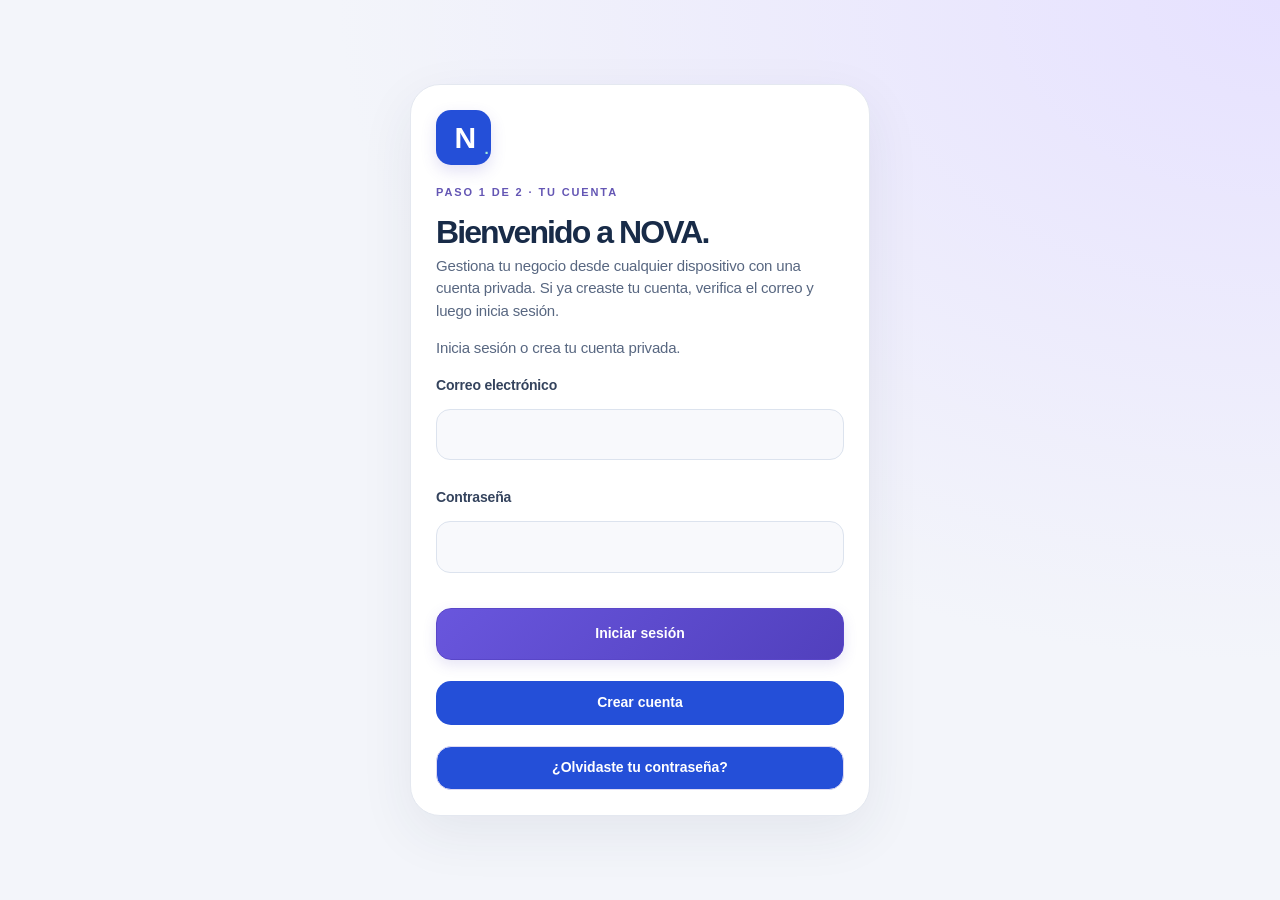
==== index.html @ fd1daa0f "Nova 3.0.3: factura profesional carta y impresión del PDF real" ====
<!doctype html>
<html lang="es">
<head>
  <meta charset="utf-8" />
  <meta name="viewport" content="width=device-width,initial-scale=1,viewport-fit=cover" />
  <meta name="apple-mobile-web-app-capable" content="yes" />
  <meta name="apple-mobile-web-app-status-bar-style" content="default" />
  <meta name="apple-mobile-web-app-title" content="Nova Cloud" />
  <meta name="format-detection" content="telephone=yes" />
  <meta name="theme-color" content="#f4f6fb" />
  <title>Nova Cloud · Tu negocio</title>
  <link rel="manifest" href="manifest.webmanifest" />
  <link rel="apple-touch-icon" sizes="180x180" href="nova-icon-180.png" />
  <link rel="icon" type="image/png" sizes="192x192" href="nova-icon-192.png" />
  <link rel="stylesheet" href="mobile.css" />
  <link rel="stylesheet" href="mobile-field.css" />
  <link rel="stylesheet" href="nova.css" />
  <link rel="stylesheet" href="agenda.css" />
  <link rel="stylesheet" href="confirmations.css" />
  <link rel="stylesheet" href="cloud.css" />
  <link rel="stylesheet" href="alerts.css" />
  <link rel="stylesheet" href="finance.css" />

</head>
<body>
  <section id="mobileAuth" class="mobile-auth">
    <div class="auth-panel">
      <div class="app-mark nova-mark">N<span>.</span></div><span class="nova-eyebrow" id="novaAuthSubtitle">PASO 1 DE 2 · TU CUENTA</span>
      <h1 id="novaAuthTitle">Bienvenido a NOVA.</h1>
      <div id="novaLoginPanel"><p>Gestiona tu negocio desde cualquier dispositivo con una cuenta privada. Si ya creaste tu cuenta, verifica el correo y luego inicia sesión.</p><p data-cloud-status role="status"></p><form data-cloud-form data-cloud-login class="mobile-form"><label>Correo electrónico<input name="email" type="email" autocomplete="username" required></label><label>Contraseña<input name="password" type="password" autocomplete="current-password" minlength="8" required></label><button class="primary" type="submit" data-mode="login">Iniciar sesión</button><button type="submit" data-mode="signup">Crear cuenta</button><button id="novaForgotPassword" class="nova-quiet" type="button">¿Olvidaste tu contraseña?</button></form></div>
      <div id="novaPasswordReset" hidden><p>Establece una contraseña nueva para recuperar el acceso.</p><form id="novaResetForm" class="mobile-form"><label>Nueva contraseña<input id="novaNewPassword" type="password" minlength="8" autocomplete="new-password" required></label><label>Repetir contraseña<input id="novaRepeatPassword" type="password" minlength="8" autocomplete="new-password" required></label><button class="primary" type="submit">Actualizar contraseña</button></form><button id="novaCancelReset" class="nova-quiet" type="button">Volver al inicio</button></div>
      <div id="novaOnboarding" hidden><p>Personaliza tu empresa. La nube y WhatsApp se activarán automáticamente.</p><form id="mobileAuthForm" class="mobile-form"></form><button class="nova-quiet" type="button" data-cloud-exit>Cambiar cuenta</button></div>
      <div id="novaMigration" hidden><p id="novaMigrationText"></p><p data-cloud-status role="status"></p><button class="primary" id="novaMigrateLocal" type="button" hidden>Vincular mi empresa existente</button><button class="primary" id="novaMigrateRemote" type="button" hidden>Recuperar empresa en la nube</button><button id="novaRetryAccount" type="button">Reintentar conexión</button><button class="nova-quiet" type="button" data-cloud-exit>Cambiar cuenta</button></div>
      <small id="mobileAuthMsg" role="status" aria-live="polite">Cargando configuración…</small><button id="novaRetry" type="button" hidden>Reintentar carga</button>
    </div>
  </section>

  <main id="mobileApp" class="mobile-app hidden">
    <header class="mobile-top"><div class="nova-brand"><div class="nova-mark" aria-hidden="true">N<span>.</span></div><div class="nova-brand-copy"><span class="nova-kicker">NOVA / CLOUD</span><h1 id="mobileBusiness">Mi negocio</h1><p>Tu operación en la calle</p></div></div><div class="nova-header-actions"><span id="mobileSync" class="sync-pill" aria-live="polite">Consultando nube</span><button type="button" class="nova-bell" data-tab="mAlerts" aria-label="Centro de notificaciones"><svg class="nova-icon" viewBox="0 0 24 24" stroke="currentColor" fill="none" stroke-width="1.8" stroke-linecap="round" stroke-linejoin="round" aria-hidden="true"><path d="M18 8a6 6 0 0 0-12 0c0 7-3 7-3 9h18c0-2-3-2-3-9M10 21h4"/></svg><span id="novaAlertCount" hidden>0</span></button><button id="mobileLogout" type="button" aria-label="Configuración"><svg class="nova-icon" viewBox="0 0 24 24" fill="none" stroke="currentColor" stroke-width="1.8" stroke-linecap="round" stroke-linejoin="round" aria-hidden="true"><circle cx="12" cy="12" r="3"/><path d="M10 3h4l1 3 3 1 3 3v4l-3 1-1 3-3 3h-4l-1-3-3-1-3-3v-4l3-1 1-3z"/></svg></button></div></header>

    <section id="mDashboard" class="mobile-view active">
      <div class="nova-intro"><div><span class="nova-eyebrow">PANEL DE CONTROL</span><h2>Tu negocio<span class="nova-accent">.</span><br>En tus manos.</h2></div><span class="nova-date" id="novaDate">Hoy</span></div>
      <div class="mobile-hero nova-balance"><div class="nova-balance-top"><span>COBRADO ESTE MES</span><span class="nova-hero-icon"><svg class="nova-icon" viewBox="0 0 24 24" fill="none" stroke="currentColor" stroke-width="1.8" stroke-linecap="round" stroke-linejoin="round" aria-hidden="true"><path d="M4 17l6-6 4 4 6-8m-6 0h6v6"/></svg></span></div><h2 id="mMonthNet">$0.00</h2><p id="mMonthLabel">Ingresos registrados</p><div class="nova-hero-bottom"><span>Tu operación al día</span><button type="button" data-tab="mReceivable">Ver cobros <svg class="nova-icon" viewBox="0 0 24 24" fill="none" stroke="currentColor" stroke-width="1.8" stroke-linecap="round" stroke-linejoin="round" aria-hidden="true"><path d="M5 12h14m-5-5 5 5-5 5"/></svg></button></div></div>
      <div id="mBillingKpis" class="metric-grid nova-metrics"></div><button type="button" data-tab="mFinance" class="fin-dashboard-link">↗ Finanzas · Ver flujo de caja</button><div class="nova-alert-preview"><small>ASISTENTE OPERATIVO</small><h3 id="novaAlertSummary">Todo al día</h3><p id="novaAlertPreview">Consultando tus registros…</p><button type="button" data-tab="mAlerts">Ver notificaciones</button></div>
      <div class="nova-section-title"><h3>Accesos rápidos</h3><span>Organiza tu día</span></div>
      <div class="quick-grid nova-tiles"><button data-tab="mInvoice" class="nova-tile tile-invoice" type="button"><span class="nova-tile-top"><span class="nova-tile-icon"><svg class="nova-icon" viewBox="0 0 24 24" fill="none" stroke="currentColor" stroke-width="1.8" stroke-linecap="round" stroke-linejoin="round" aria-hidden="true"><path d="M6 3h9l4 4v14H6zM14 3v5h5M9 12h7M9 16h5"/></svg></span><span class="nova-tile-arrow"><svg class="nova-icon" viewBox="0 0 24 24" fill="none" stroke="currentColor" stroke-width="1.8" stroke-linecap="round" stroke-linejoin="round" aria-hidden="true"><path d="M5 12h14m-5-5 5 5-5 5"/></svg></span></span><span class="nova-tile-title">Nueva factura</span><small>Facturar en segundos</small></button><button data-tab="mServices" class="nova-tile tile-work" type="button"><span class="nova-tile-top"><span class="nova-tile-icon"><svg class="nova-icon" viewBox="0 0 24 24" fill="none" stroke="currentColor" stroke-width="1.8" stroke-linecap="round" stroke-linejoin="round" aria-hidden="true"><rect x="3" y="7" width="18" height="14" rx="3"/><path d="M9 7V4h6v3M3 13h18M10 13v2h4v-2"/></svg></span><span class="nova-tile-arrow"><svg class="nova-icon" viewBox="0 0 24 24" fill="none" stroke="currentColor" stroke-width="1.8" stroke-linecap="round" stroke-linejoin="round" aria-hidden="true"><path d="M5 12h14m-5-5 5 5-5 5"/></svg></span></span><span class="nova-tile-title">Trabajos</span><small>Gestionar servicios</small></button><button data-tab="mClients" class="nova-tile tile-client" type="button"><span class="nova-tile-top"><span class="nova-tile-icon"><svg class="nova-icon" viewBox="0 0 24 24" fill="none" stroke="currentColor" stroke-width="1.8" stroke-linecap="round" stroke-linejoin="round" aria-hidden="true"><circle cx="10" cy="8" r="3"/><path d="M3 21v-2a7 7 0 0 1 14 0v2M17 5a3 3 0 0 1 0 6M21 21v-2a6 6 0 0 0-3-5"/></svg></span><span class="nova-tile-arrow"><svg class="nova-icon" viewBox="0 0 24 24" fill="none" stroke="currentColor" stroke-width="1.8" stroke-linecap="round" stroke-linejoin="round" aria-hidden="true"><path d="M5 12h14m-5-5 5 5-5 5"/></svg></span></span><span class="nova-tile-title">Clientes</span><small>Contactos e historial</small></button><button data-tab="mFollowups" class="nova-tile tile-clock" type="button"><span class="nova-tile-top"><span class="nova-tile-icon"><svg class="nova-icon" viewBox="0 0 24 24" fill="none" stroke="currentColor" stroke-width="1.8" stroke-linecap="round" stroke-linejoin="round" aria-hidden="true"><circle cx="12" cy="12" r="9"/><path d="M12 7v5l3 2"/></svg></span><span class="nova-tile-arrow"><svg class="nova-icon" viewBox="0 0 24 24" fill="none" stroke="currentColor" stroke-width="1.8" stroke-linecap="round" stroke-linejoin="round" aria-hidden="true"><path d="M5 12h14m-5-5 5 5-5 5"/></svg></span></span><span class="nova-tile-title">Seguimientos</span><small>No dejes nada pendiente</small></button><button data-tab="mReceivable" class="nova-tile tile-wallet" type="button"><span class="nova-tile-top"><span class="nova-tile-icon"><svg class="nova-icon" viewBox="0 0 24 24" fill="none" stroke="currentColor" stroke-width="1.8" stroke-linecap="round" stroke-linejoin="round" aria-hidden="true"><rect x="3" y="5" width="18" height="15" rx="3"/><path d="M3 9h18M15 13h6M15 16h2"/></svg></span><span class="nova-tile-arrow"><svg class="nova-icon" viewBox="0 0 24 24" fill="none" stroke="currentColor" stroke-width="1.8" stroke-linecap="round" stroke-linejoin="round" aria-hidden="true"><path d="M5 12h14m-5-5 5 5-5 5"/></svg></span></span><span class="nova-tile-title">Cobros</span><small>Control de balances</small></button><button data-tab="mAgenda" class="nova-tile tile-calendar" type="button"><span class="nova-tile-top"><span class="nova-tile-icon"><svg class="nova-icon" viewBox="0 0 24 24" fill="none" stroke="currentColor" stroke-width="1.8" stroke-linecap="round" stroke-linejoin="round" aria-hidden="true"><rect x="3" y="5" width="18" height="16" rx="3"/><path d="M7 3v4M17 3v4M3 10h18M8 15h2m4 0h2"/></svg></span><span class="nova-tile-arrow"><svg class="nova-icon" viewBox="0 0 24 24" fill="none" stroke="currentColor" stroke-width="1.8" stroke-linecap="round" stroke-linejoin="round" aria-hidden="true"><path d="M5 12h14m-5-5 5 5-5 5"/></svg></span></span><span class="nova-tile-title">Agenda</span><small>Planifica tus visitas</small></button></div>
      <div class="mobile-card slim-card">
        <div class="section-row"><h3>Tipos de factura</h3><span class="muted">mes actual</span></div>
        <div id="mTypeKpis" class="type-kpis"></div>
      </div>
      <div class="mobile-card">
        <div class="section-row"><h3>Seguimientos críticos</h3><button data-tab="mFollowups" type="button">Ver</button></div>
        <div id="mCriticalFollowups" class="mobile-list"></div>
      </div>
    </section>

    <section id="mServices" class="mobile-view"><div class="field-heading"><span>OPERACIONES</span><h2>Trabajos<span class="nova-accent">.</span></h2><p>Organiza tus servicios y visitas.</p></div><div class="mobile-card"><div class="section-row"><h3>Mis trabajos</h3><span class="muted">Pendientes y próximos</span></div><input id="mServiceSearch" class="search" type="search" placeholder="Buscar cliente o trabajo" aria-label="Buscar trabajos" /><details class="mobile-card"><summary>Nuevo trabajo</summary><form id="localServiceForm" class="mobile-form"><label>Cliente<select id="localServiceClient" required></select></label><label>Trabajo<input id="localServiceTitle" required></label><label>Fecha<input id="localServiceDate" type="date" required></label><label>Hora<input id="localServiceTime" type="time"></label><label>Notas<textarea id="localServiceNote"></textarea></label><button class="primary" type="submit">Guardar trabajo</button></form></details><div id="mServiceList" class="mobile-list"></div></div></section>
    <section id="mMore" class="mobile-view"><div class="field-heading"><span>ESPACIO DE TRABAJO</span><h2>Más posibilidades.</h2><p>Herramientas para resolver desde donde estés.</p></div><div class="tool-grid">
<button data-tab="mFinance" data-icon="wallet" type="button"><svg class="app-icon" viewBox="0 0 24 24" stroke="currentColor" fill="none" stroke-width="1.8"><path d="M3 20h18M5 16v-5M10 16V7M15 16v-3M20 16V4"/></svg><b>Finanzas</b><small>Gastos, compras y rentabilidad</small></button>
<button data-tab="mAlerts" data-icon="bell" type="button"><svg class="app-icon" viewBox="0 0 24 24" fill="none" stroke="currentColor" stroke-width="1.8" aria-hidden="true"><path d="M18 8a6 6 0 0 0-12 0c0 7-3 7-3 9h18c0-2-3-2-3-9M10 21h4"/></svg><b>Notificaciones</b><small>Citas, cobros y clientes</small></button>
<button data-tab="mAgenda" data-icon="calendar" type="button"><svg class="app-icon" viewBox="0 0 24 24" fill="none" stroke="currentColor" stroke-width="1.8" stroke-linecap="round" stroke-linejoin="round" aria-hidden="true"><path d="M4 5h16v16H4z M8 2v6 M16 2v6 M4 10h16"/></svg><b>Agenda de trabajo</b><small>Hoy, próximos y pendientes</small></button>
<button data-tab="mReceivable" data-icon="wallet" type="button"><svg class="app-icon" viewBox="0 0 24 24" fill="none" stroke="currentColor" stroke-width="1.8" stroke-linecap="round" stroke-linejoin="round" aria-hidden="true"><path d="M3 5h17v16H3z M3 5V3h14 M16 11h6v5h-6z"/></svg><b>Cuentas por cobrar</b><small>Balances y documentos</small></button>
<button data-tab="mFollowups" data-icon="clock" type="button"><svg class="app-icon" viewBox="0 0 24 24" fill="none" stroke="currentColor" stroke-width="1.8" stroke-linecap="round" stroke-linejoin="round" aria-hidden="true"><path d="M12 8v5l3 2 M22 12a10 10 0 1 1-20 0 10 10 0 0 1 20 0"/></svg><b>Seguimientos</b><small>Recordatorios y clientes</small></button>
<button data-tab="mHistory" data-icon="history" type="button"><svg class="app-icon" viewBox="0 0 24 24" fill="none" stroke="currentColor" stroke-width="1.8" stroke-linecap="round" stroke-linejoin="round" aria-hidden="true"><path d="M3 4v6h6 M3 10a9 9 0 1 1 1 8 M12 7v5l4 2"/></svg><b>Historial</b><small>Consulta tu operación</small></button>
<button data-tab="mCalculator" data-icon="calculator" type="button"><svg class="app-icon" viewBox="0 0 24 24" fill="none" stroke="currentColor" stroke-width="1.8" stroke-linecap="round" stroke-linejoin="round" aria-hidden="true"><path d="M5 2h14v20H5z M8 5h8v4H8z M8 13h1 M15 13h1 M8 17h1 M15 17h1"/></svg><b>Calculadora de precio</b><small>Descuento, IVU y total</small></button>
<button data-tab="mSync" data-icon="sync" type="button"><svg class="app-icon" viewBox="0 0 24 24" fill="none" stroke="currentColor" stroke-width="1.8" stroke-linecap="round" stroke-linejoin="round" aria-hidden="true"><path d="M3 10a9 9 0 0 1 16-5l2 3 M21 2v6h-6 M21 14a9 9 0 0 1-16 5l-2-3 M3 22v-6h6"/></svg><b>Configuración</b><small>Empresa y respaldo</small></button></div></section>
    <section id="mFinance" class="mobile-view"><div class="field-heading"><span>CONTROL FINANCIERO</span><h2>Finanzas<span class="nova-accent">.</span></h2><p>Tu dinero, tus costos y tus decisiones.</p></div>
<div class="fin-tabs"><button type="button" data-fin-page="overview" class="active">Resumen</button><button type="button" data-fin-page="expenses">Gastos</button><button type="button" data-fin-page="purchases">Compras</button><button type="button" data-fin-page="inventory">Inventario</button><button type="button" data-fin-page="margin">Rentabilidad</button></div>
<div data-fin-section="overview"><div class="fin-period"><button data-fin-period="week" type="button">Semana</button><button data-fin-period="month" class="active" type="button">Mes</button><button data-fin-period="year" type="button">Año</button></div><div class="fin-hero"><small>EXCEDENTE OPERATIVO ESTIMADO</small><strong id="finProfit">$0.00</strong><span id="finRange"></span></div><div id="finMetrics" class="fin-grid"></div><p id="finWarning" class="fin-help"></p><div class="mobile-card"><h3>Entradas y salidas reales</h3><div id="finChart"></div><button id="finReport" type="button">Descargar informe PDF</button></div><h3>Movimientos del periodo</h3><div id="finCashList" class="mobile-list"></div></div>
<div data-fin-section="expenses" hidden><details class="mobile-card fin-form"><summary>＋ Registrar gasto</summary><form id="finExpenseForm" class="mobile-form"><label>Descripción<input id="finExpenseDescription" maxlength="150" required></label><label>Categoría<select id="finExpenseCategory" ><option>Materiales</option><option>Combustible</option><option>Herramientas</option><option>Vehículo</option><option>Servicios</option><option>Nómina</option><option>Otros</option></select></label><label>Monto pagado<input id="finExpenseAmount" type="number" inputmode="decimal" min=".01" max="10000000" step=".01"  required></label><label>Fecha<input id="finExpenseDate" type="date" required></label><label>Método de pago<select id="finExpenseMethod" ><option>ATH Móvil</option><option>Tarjeta</option><option>Efectivo</option><option>Cheque</option><option>Transferencia</option><option>Otro</option></select></label><label>Vincular a factura (opcional)<select id="finExpenseInvoice" ></select></label><label>Foto del recibo<input id="finReceipt" type="file" accept="image/jpeg,image/png,image/webp" capture="environment"></label><small id="finReceiptStatus"></small><button class="primary" type="submit">Guardar gasto</button></form></details><p class="fin-help">Registra aquí desembolsos que no estén registrados en Compras.</p><div id="finExpenseList" class="mobile-list"></div></div>
<div data-fin-section="purchases" hidden><details class="mobile-card fin-form"><summary>＋ Añadir suplidor</summary><form id="finSupplierForm" class="mobile-form"><label>Nombre<input id="finSupplierName" required maxlength="100"></label><label>Teléfono<input id="finSupplierPhone" type="tel"></label><label>Correo<input id="finSupplierEmail" type="email"></label><button class="primary" type="submit">Guardar suplidor</button></form></details><div id="finSupplierList" class="mobile-list"></div><details class="mobile-card fin-form"><summary>＋ Registrar compra</summary><form id="finPurchaseForm" class="mobile-form"><label>Suplidor<select id="finPurchaseSupplier" required></select></label><label>Descripción o referencia<input id="finPurchaseDescription" required maxlength="150"></label><label>Fecha<input id="finPurchaseDate" type="date" required></label><label>Subtotal sin IVU<input id="finPurchaseAmount" type="number" inputmode="decimal" min=".01" max="10000000" step=".01"  required></label><label>IVU pagado o facturado<input id="finPurchaseTax" type="number" inputmode="decimal" min="0" max="10000000" step=".01" value="0" required></label><label>Producto (opcional)<select id="finPurchaseProduct" ></select></label><div id="finPurchaseQtyWrap" hidden><label>Cantidad recibida<input id="finPurchaseQty" type="number" inputmode="decimal" min=".001" max="1000000" step=".001" value="1" required></label></div><label>Factura asociada (solo compra directa)<select id="finPurchaseInvoice" ></select></label><label><input type="checkbox" id="finPurchasePaid"> Pagada al momento</label><label>Método de pago<select id="finPurchaseMethod" ><option>ATH Móvil</option><option>Tarjeta</option><option>Efectivo</option><option>Cheque</option><option>Transferencia</option><option>Otro</option></select></label><button class="primary" type="submit">Guardar compra</button></form></details><div id="finPurchaseList" class="mobile-list"></div></div>
<div data-fin-section="inventory" hidden><details class="mobile-card fin-form"><summary>＋ Añadir producto</summary><form id="finStockForm" class="mobile-form"><label>Producto<input id="finStockName" required maxlength="100"></label><label>SKU / código<input id="finStockSku" maxlength="50"></label><label>Existencia inicial<input id="finStockQty" type="number" inputmode="decimal" min="0" max="1000000" step=".001" value="0" required></label><label>Costo unitario inicial<input id="finStockCost" type="number" inputmode="decimal" min="0" max="10000000" step=".01" value="0" required></label><label>Precio de venta<input id="finStockPrice" type="number" inputmode="decimal" min="0" max="10000000" step=".01" value="0" required></label><button class="primary" type="submit">Guardar producto</button></form></details><div id="finStockList" class="mobile-list"></div><details class="mobile-card fin-form"><summary>Registrar consumo para una factura</summary><form id="finUsageForm" class="mobile-form"><label>Producto<select id="finUsageProduct" required></select></label><label>Factura<select id="finUsageInvoice" required></select></label><label>Cantidad utilizada<input id="finUsageQty" type="number" inputmode="decimal" min=".001" max="1000000" step=".001" value="1" required></label><label>Fecha<input id="finUsageDate" type="date" required></label><button class="primary" type="submit">Registrar salida</button></form></details><p class="fin-help">Las compras con producto aumentan la existencia. Las salidas registradas disminuyen el inventario y asignan su costo promedio a la factura. No se descuenta inventario automáticamente al facturar.</p></div>
<div data-fin-section="margin" hidden><h3>Margen por factura del periodo</h3><p class="fin-help">Ingreso facturado sin IVU menos gastos, compras directas y consumo de inventario vinculados. No incluye costos no registrados ni gastos generales sin asignar. Si no registras costos, el margen queda sin calcular.</p><div id="finMarginList" class="mobile-list"></div></div>
<dialog id="finPayDialog" class="agenda-editor"><div class="section-row"><h3>Pagar compra</h3><button id="finPayClose" type="button">Cerrar</button></div><form id="finPayForm" class="mobile-form"><input id="finPayId" type="hidden"><label>Pago<input id="finPayAmount" type="number" inputmode="decimal" min=".01" max="10000000" step=".01"  required></label><label>Fecha<input id="finPayDate" type="date" required></label><label>Método de pago<select id="finPayMethod" ><option>ATH Móvil</option><option>Tarjeta</option><option>Efectivo</option><option>Cheque</option><option>Transferencia</option><option>Otro</option></select></label><button class="primary" type="submit">Guardar pago</button></form></dialog><dialog id="finReceiptDialog" class="agenda-editor"><button id="finReceiptClose" type="button">Cerrar</button><img id="finReceiptImage" alt="Recibo del gasto" style="max-width:100%;height:auto"></dialog></section>
    <section id="mAlerts" class="mobile-view"><div class="field-heading"><span>ASISTENTE OPERATIVO</span><h2>Notificaciones<span class="nova-accent">.</span></h2><p>Citas de hoy y mañana, facturas vencidas, seguimientos de 7 días y clientes sin servicio registrado durante 180 días.</p></div><div class="section-row"><h3>Requiere atención</h3><button id="novaAlertRefresh" type="button">Actualizar</button></div><div class="nova-alert-filter" role="group" aria-label="Filtrar avisos"><button data-alert-filter="all" type="button" class="active">Todos</button><button data-alert-filter="agenda" type="button">Agenda</button><button data-alert-filter="cobros" type="button">Cobros</button><button data-alert-filter="seguimientos" type="button">Seguimientos</button><button data-alert-filter="clientes" type="button">Clientes</button></div><div id="novaAlertsList" class="mobile-list"></div><small>Los avisos se calculan al abrir la aplicación. Para contactar clientes, revisa y envía cada mensaje desde WhatsApp.</small></section>
    <section id="mAgenda" class="mobile-view"><div class="field-heading"><span>PLANIFICACIÓN</span><h2>Mi agenda<span class="nova-accent">.</span></h2><p>Organiza citas, instalaciones y visitas desde aquí.</p></div>
<div class="agenda-hero"><div><small>AGENDA DE HOY</small><strong id="agendaTodayCount">0 citas</strong><span id="agendaTodayDate"></span></div><button id="agendaNew" type="button">+ Nueva cita</button></div>
<div class="mobile-card agenda-calendar"><div class="agenda-month-nav"><button id="agendaPrev" type="button" aria-label="Mes anterior">‹</button><h3 id="agendaMonth"></h3><button id="agendaNext" type="button" aria-label="Mes siguiente">›</button></div><div class="agenda-weekdays" aria-hidden="true"><span>L</span><span>M</span><span>M</span><span>J</span><span>V</span><span>S</span><span>D</span></div><div id="agendaDays" class="agenda-days" aria-label="Días del mes"></div><div class="agenda-legend"><span>● Con citas</span><button id="agendaToday" type="button">Ir a hoy</button></div></div>
<div class="segmented agenda-filters" role="group" aria-label="Periodo de agenda"><button data-agenda-mode="day" class="active" type="button">Día</button><button data-agenda-mode="next" type="button">7 días</button><button data-agenda-mode="overdue" type="button">Atrasadas</button><button data-agenda-mode="all" type="button">Todas</button></div>
<div class="section-row"><h3 id="agendaListTitle">Citas</h3><span id="agendaListCount" class="muted"></span></div><input id="agendaSearch" class="search" type="search" placeholder="Buscar cliente o servicio" aria-label="Buscar citas"><div id="mAgendaList" class="mobile-list"></div>
<dialog id="agendaEditor" class="agenda-editor"><form id="agendaForm" class="mobile-form"><div class="section-row"><h3 id="agendaEditorTitle">Nueva cita</h3><button id="agendaClose" type="button" aria-label="Cerrar">✕</button></div><label>Cliente<select id="agendaClient" required></select></label><button id="agendaNewClient" type="button">+ Crear cliente</button><label>Servicio / asunto<input id="agendaTitle" required maxlength="160" placeholder="Ej. Instalación de equipo"></label><div class="two-col"><label>Fecha<input id="agendaDate" type="date" required></label><label>Hora<input id="agendaTime" type="time" required></label></div><label>Duración estimada<select id="agendaDuration"><option value="30">30 minutos</option><option value="60">1 hora</option><option value="90">1 hora y media</option><option value="120">2 horas</option><option value="180">3 horas</option><option value="240">4 horas</option><option value="480">8 horas</option></select></label><label>Dirección de la visita<input id="agendaAddress" placeholder="Dirección del cliente"></label><label>Notas<textarea id="agendaNote" rows="3"></textarea></label><p id="agendaError" role="alert"></p><button id="agendaSave" class="primary" type="submit">Guardar cita</button></form></dialog><dialog id="confirmShareDialog" class="agenda-editor"><div class="section-row"><h3>Enviar cita</h3><button id="confirmShareClose" type="button" aria-label="Cerrar">✕</button></div><p id="confirmShareStatus" role="status"></p><label for="confirmMessage">Mensaje preparado</label><textarea id="confirmMessage" rows="9" readonly></textarea><a id="confirmWhatsApp" class="confirm-whatsapp" target="_blank" rel="noopener noreferrer" hidden>Abrir WhatsApp</a><button id="confirmShareRetry" type="button">Generar enlace / reintentar</button></dialog></section>
    <section id="mReceivable" class="mobile-view"><div class="field-heading"><span>COBROS</span><h2>Cuentas por cobrar</h2><p id="mReceivableTotal"></p></div><input id="mReceivableSearch" class="search" type="search" placeholder="Buscar cliente o factura" aria-label="Buscar balances"><div id="mReceivableList" class="mobile-list"></div></section>
    <section id="mCalculator" class="mobile-view"><div class="field-heading"><span>HERRAMIENTA RÁPIDA</span><h2>Calcula tu precio</h2><p>Una referencia rápida antes de preparar la factura.</p></div><div class="mobile-card mobile-form"><label>Importe antes de IVU<input id="mCalcAmount" type="number" inputmode="decimal" min="0" step="0.01" placeholder="0.00"></label><div class="two-col"><label>Descuento %<input id="mCalcDiscount" type="number" inputmode="decimal" min="0" max="100" value="0"></label><label>IVU %<input id="mCalcTax" type="number" inputmode="decimal" min="0" max="100" value="11.5"></label></div><div id="mCalcResult" aria-live="polite"></div></div></section>
    <section id="mInvoices" class="mobile-view"><div class="field-heading"><span>FACTURACIÓN</span><h2>Facturas</h2><p>Busca una factura para verla, editarla o compartirla.</p></div><div class="section-row"><span id="mInvoicesCount" class="muted"></span><button data-tab="mInvoice" type="button">Nueva factura</button></div><input id="mInvoicesSearch" class="search" type="search" placeholder="Buscar cliente, número o servicio" aria-label="Buscar facturas"><label>Estado<select id="mInvoicesStatus"><option value="all">Todas las facturas</option><option>Pendiente</option><option>Parcial</option><option>Vencida</option><option>Pagada</option><option>Borrador</option><option>Cancelada</option></select></label><div id="mAllInvoiceList" class="mobile-list"></div><button id="mLoadMoreInvoices" type="button" hidden>Ver más facturas</button></section>
    <section id="mInvoice" class="mobile-view">
      <div class="field-heading"><span>FACTURACIÓN / NUEVO DOCUMENTO</span></div><div class="section-row"><h2 id="mInvoiceEditorTitle">Nueva factura</h2><button id="mCancelInvoiceEdit" type="button" hidden>Cancelar edición</button></div>
      <div class="step-bar">
        <span class="active">1 Información</span><span>2 Líneas</span><span>3 Resumen</span><span>4 Guardar</span>
      </div>

      <form id="mInvoiceForm" class="mobile-form invoice-pro-form">
        <div class="mobile-card">
          <div class="section-row"><h3>Información general</h3><span class="muted"></span></div>
          <div class="two-col">
            <div class="client-picker" data-picker="mInvClient"><div class="picker-label"><label for="mInvClientSearch">Cliente *</label><button type="button" data-add-client="mInvClient">Nuevo cliente</button></div><input id="mInvClientSearch" type="search" placeholder="Escribe nombre, teléfono o email" autocomplete="off" role="combobox" aria-autocomplete="list" aria-expanded="false" aria-controls="mInvClientResults" required><select id="mInvClient" hidden tabindex="-1" aria-hidden="true"></select><div id="mInvClientResults" class="client-results" role="listbox" hidden></div><small id="mInvClientSelected" class="picker-selected">Busca y selecciona un cliente existente.</small></div>
            <label>Número de documento<input id="mInvNumber" placeholder="Se generará automáticamente" /></label>
          </div>
          <div class="two-col">
            <label>Tipo de factura *<select id="mInvType"><option>Servicio</option><option>Mantenimiento</option><option>Instalación</option><option>Diagnóstico</option><option>Cotización</option><option>Reparación</option><option>Otro</option></select></label>
            <label>Método de pago<select id="mInvPaymentMethod"><option value="">Seleccionar método</option><option>ATH Móvil</option><option>Tarjeta</option><option>Efectivo</option><option>Cheque</option><option>Transferencia</option><option>Stripe</option><option>PayPal</option></select></label>
          </div>
          <div class="two-col">
            <label>Fecha *<input id="mInvDate" type="date" required /></label>
            <label>Vence *<input id="mInvDue" type="date" required /></label>
          </div>
          <label>Estado *</label>
          <div class="status-toggle" role="group" aria-label="Estado de la factura">
            <button id="mStatusPending" class="active" data-invoice-status="Pendiente" type="button">Pendiente</button>
            <button id="mStatusPaid" data-invoice-status="Pagada" type="button">Pagada</button>
          </div>
          <input id="mInvStatus" type="hidden" value="Pendiente" />
          <label>Notas<textarea id="mInvNotes" rows="3" maxlength="300" placeholder="Notas internas o para el cliente"></textarea></label>
        </div>

        <div class="mobile-card">
          <div class="section-row"><h3>Líneas de factura</h3><button id="mAddLineTop" type="button">+ Línea</button></div>
          <div id="mInvoiceLines" class="invoice-lines"></div>
          <div class="two-col"><button id="mAddLine" class="ghost-btn" type="button">+ Añadir servicio</button><button id="mAddDiscount" class="ghost-btn" type="button">− Añadir descuento</button></div>
        </div>

        <div class="mobile-card summary-card">
          <div>
            <h3>Resumen</h3>
            <div class="summary-row"><span>Subtotal</span><b id="mInvSubtotal">$0.00</b></div>
            <div class="summary-row"><span>Descuento</span><b id="mInvDiscountTotal">$0.00</b></div>
            <div class="summary-row"><span>IVU</span><b id="mInvTax">$0.00</b></div>
            <div class="summary-row total"><span>Total</span><b id="mInvTotal">$0.00</b></div>
          </div>
          <div class="summary-side">
            <span>Estado del pago</span>
            <strong id="mInvStatusText">Pendiente</strong>
            <small id="mInvBalanceText">Balance: $0.00</small>
          </div>
        </div>

        <div class="action-strip">
          <button id="mSaveDraft" type="button">Guardar borrador</button>
          <button id="mPreviewInvoice" type="button">Vista previa</button>
          <button id="mViewLastDoc" type="button">Ver documento</button>
        </div>
        <button id="mSaveInvoice" class="primary big-save" type="submit">Guardar factura</button>
      </form>

      <div class="mobile-card">
        <div class="section-row"><h3>Facturas recientes</h3><button data-tab="mInvoices" type="button">Ver todas</button><button id="mRefreshInvoices" type="button">Actualizar</button></div>
        <div id="mInvoiceList" class="mobile-list"></div>
      </div>
    </section>

    <section id="mFollowups" class="mobile-view"><div class="field-heading"><span>CONTINUIDAD</span><h2>Seguimientos<span class="nova-accent">.</span></h2><p>Convierte pendientes en oportunidades.</p></div>
      <details class="mobile-card follow-create"><summary>Nuevo seguimiento <span>Programar recordatorio</span></summary>
        <form id="mFollowupForm" class="mobile-form compact">
          <div class="client-picker" data-picker="mFollowClient"><div class="picker-label"><label for="mFollowClientSearch">Cliente *</label><button type="button" data-add-client="mFollowClient">Nuevo cliente</button></div><input id="mFollowClientSearch" type="search" placeholder="Escribe el nombre del cliente" autocomplete="off" role="combobox" aria-autocomplete="list" aria-expanded="false" aria-controls="mFollowClientResults" required><select id="mFollowClient" hidden tabindex="-1" aria-hidden="true"></select><div id="mFollowClientResults" class="client-results" role="listbox" hidden></div><small id="mFollowClientSelected" class="picker-selected">Busca por nombre o teléfono.</small></div>
          <label>Tipo<select id="mFollowType"><option>Mantenimiento</option><option>Cotización</option><option>Instalación</option><option>Servicio</option><option>Garantía</option><option>Otro</option></select></label>
          <label>Asunto<input id="mFollowTitle" placeholder="Mantenimiento preventivo 6 meses" required /></label>
          <div class="two-col">
            <label>Fecha<input id="mFollowDue" type="date" required /></label>
            <label>Meses<input id="mFollowInterval" type="number" min="1" value="6" /></label>
          </div>
          <label>Prioridad<select id="mFollowPriority"><option>Normal</option><option>Alta</option><option>Urgente</option></select></label>
          <button class="primary" type="submit">Guardar seguimiento</button>
        </form>
      </details>
      <input id="mFollowSearch" class="search" type="search" placeholder="Buscar cliente o seguimiento" aria-label="Buscar seguimientos">
      <div class="filter-bar">
        <button data-follow-filter="all" class="active" type="button">Todos</button>
        <button data-follow-filter="due" type="button">Vencidos</button>
        <button data-follow-filter="next" type="button">Próximos</button>
        <button data-follow-filter="maint" type="button">Mantenimientos</button>
      </div>
      <div id="mFollowupList" class="mobile-list"></div>
    </section>

    <section id="mClients" class="mobile-view"><div class="field-heading"><span>RELACIONES</span><h2>Clientes<span class="nova-accent">.</span></h2><p>Tu cartera, siempre a mano.</p></div>
      <details id="mNewClientPanel" class="mobile-card client-create"><summary>Nuevo cliente <span>Crear contacto</span></summary>
        <form id="mClientForm" class="mobile-form compact client-mobile-form">
          <label>Nombre del cliente *<input id="mClientName" autocomplete="name" placeholder="Nombre o compañía" required /></label>
          <div class="two-col">
            <label>Teléfono / WhatsApp<input id="mClientPhone" inputmode="tel" autocomplete="tel" placeholder="787-000-0000" /></label>
            <label>Email<input id="mClientEmail" type="email" autocomplete="email" placeholder="cliente@email.com" /></label>
          </div>
          <div class="two-col">
            <label>Pueblo<input id="mClientCity" autocomplete="address-level2" placeholder="San Juan" /></label>
            <label>Etiqueta<select id="mClientTag"><option value="">Sin etiqueta</option><option>VIP</option><option>Corporativo</option><option>Residencial</option><option>Garantía</option><option>Moroso</option><option>Mantenimiento</option></select></label>
          </div>
          <label>Dirección<textarea id="mClientAddress" rows="2" autocomplete="street-address" placeholder="Dirección física del servicio"></textarea></label>
          <label>Notas<textarea id="mClientNotes" rows="2" placeholder="Notas administrativas, equipos, acceso, contacto alterno…"></textarea></label>
          <div class="action-strip client-actions">
            <button id="mClearClient" type="button">Limpiar</button>
            <button class="primary" type="submit">Guardar cliente</button>
          </div>
        </form>
      </details>

      <div class="mobile-card">
        <div class="section-row"><h3>Clientes</h3><span id="mClientCount" class="muted"></span></div>
        <input id="mClientSearch" class="search" type="search" placeholder="Buscar cliente, teléfono o email" />
        <div id="mClientList" class="mobile-list"></div>
      </div>
    </section>

    <section id="mHistory" class="mobile-view"><div class="field-heading"><span>ACTIVIDAD</span><h2>Historial<span class="nova-accent">.</span></h2><p>Todos tus movimientos en un lugar.</p></div>
      <div class="mobile-card">
        <div class="section-row"><h3>Historial local</h3><span class="muted">cliente + factura + seguimiento</span></div>
        <input id="mHistorySearch" class="search" type="search" placeholder="Buscar por cliente o número" />
        <div id="mHistoryList" class="timeline"></div>
      </div>
    </section>

    <section id="mSync" class="mobile-view"><div class="field-heading"><span>TU ESPACIO</span><h2>Configuración<span class="nova-accent">.</span></h2><p>Personaliza tu empresa y protege tus datos.</p></div>
      <div class="mobile-card">
        <h3>Configuración y respaldo</h3>
        <p>Base de datos independiente. Exporta respaldos regularmente; borrar datos del navegador puede eliminar tus registros.</p>
        <form id="localSettingsForm" class="mobile-form"></form><div class="mobile-card nova-cloud-panel"><h3>Base de datos en Supabase</h3><p data-cloud-status role="status" aria-live="polite">Consultando almacenamiento…</p><form data-cloud-form data-cloud-login class="mobile-form"><label>Correo de acceso<input name="email" type="email" autocomplete="username" required></label><label>Contraseña<input name="password" type="password" autocomplete="current-password" minlength="8" required></label><button class="primary" type="submit" data-mode="login">Iniciar sesión en NOVA</button><button type="submit" data-mode="signup">Crear cuenta privada</button></form><div data-cloud-actions hidden class="nova-cloud-actions"><button type="button" class="primary" data-cloud-push>Subir / sincronizar datos</button><button type="button" data-cloud-pull>Recuperar datos de la nube</button><button type="button" data-cloud-logout>Cerrar sesión de nube</button></div><small>El guardado automático se habilita después de la primera copia. Los cambios sin internet se conservan localmente.</small></div><div class="mobile-card"><h3>Confirmaciones por WhatsApp</h3><p id="confirmConfigStatus">Sin conexión a una nube de confirmaciones.</p><p>Tu cuenta activa automáticamente los enlaces de confirmación. No necesitas claves privadas.</p></div><div class="mobile-card"><h3>Historial de respaldos</h3><p>Se conserva una copia privada por día de cambios, hasta las últimas tres fechas de actividad.</p><button id="novaLoadBackups" type="button">Consultar respaldos en Supabase</button><div id="novaBackupList" aria-live="polite"></div></div><div class="mobile-card"><h3>Respaldo manual</h3><p>Exporta un JSON para migrar posteriormente. Guarda el respaldo en un lugar seguro, incluso cuando uses Supabase.</p><button id="localExport" type="button">Exportar respaldo</button><label>Restaurar respaldo<input id="localImport" type="file" accept=".json,application/json"></label></div><div id="mInstallBox" class="install-box"></div>
        <div id="mSyncDetails" class="sync-details"></div>
        <button id="mInstallBtn" type="button">Instalar / añadir a inicio</button>
        <button id="mForceReload" class="primary" type="button">Buscar actualización</button>
      </div>
    </section>

    <div id="mDocModal" class="doc-modal hidden" role="dialog" aria-modal="true">
      <div class="doc-shell">
        <div class="doc-actions">
          <button id="mCloseDoc" type="button">Cerrar</button>
          <button id="mShareDoc" type="button">Compartir</button>
          <button id="mDownloadDoc" type="button">Guardar PDF</button><button id="mPrintDoc" type="button">Imprimir PDF</button>
        </div>
        <div id="mDocPreview" class="doc-preview"></div>
      </div>
    </div>

    <nav class="mobile-tabs" aria-label="Navegación móvil">
      <button class="active" data-tab="mDashboard" type="button"><svg class="app-icon" viewBox="0 0 24 24" fill="none" stroke="currentColor" stroke-width="1.8" stroke-linecap="round" stroke-linejoin="round" aria-hidden="true"><path d="M3 10 12 3l9 7v10H3z M9 20v-7h6v7"/></svg>Inicio</button>
      <button data-tab="mServices" type="button"><svg class="app-icon" viewBox="0 0 24 24" fill="none" stroke="currentColor" stroke-width="1.8" stroke-linecap="round" stroke-linejoin="round" aria-hidden="true"><path d="M3 7h18v14H3z M8 7V3h8v4 M3 12h18 M10 12v3h4v-3"/></svg>Trabajos</button>
      <button data-tab="mInvoices" type="button"><svg class="app-icon" viewBox="0 0 24 24" fill="none" stroke="currentColor" stroke-width="1.8" aria-hidden="true"><path d="M5 3h14v18l-3-2-4 2-4-2-3 2z M8 7h8 M8 11h8 M8 15h5"/></svg>Facturas</button><button data-tab="mInvoice" type="button"><span class="nova-nav-plus"><svg class="nova-icon" viewBox="0 0 24 24" fill="none" stroke="currentColor" stroke-width="1.8" stroke-linecap="round" stroke-linejoin="round" aria-hidden="true"><path d="M12 5v14M5 12h14"/></svg></span>Nueva</button>
      <button data-tab="mClients" type="button"><svg class="app-icon" viewBox="0 0 24 24" fill="none" stroke="currentColor" stroke-width="1.8" stroke-linecap="round" stroke-linejoin="round" aria-hidden="true"><path d="M16 21v-2a4 4 0 0 0-4-4H6a4 4 0 0 0-4 4v2 M9 11a4 4 0 1 0 0-8 4 4 0 0 0 0 8 M18 8a3 3 0 0 1 0 6 M22 21v-2a4 4 0 0 0-3-4"/></svg>Clientes</button>
      <button data-tab="mMore" type="button"><svg class="app-icon" viewBox="0 0 24 24" fill="none" stroke="currentColor" stroke-width="1.8" stroke-linecap="round" stroke-linejoin="round" aria-hidden="true"><path d="M3 3h7v7H3z M14 3h7v7h-7z M3 14h7v7H3z M14 14h7v7h-7z"/></svg>Más</button>
    </nav>
  </main>

  <script src="vendor/jspdf.umd.min.js"></script>
  <script type="module">
  import('./mobile.js').catch(err=>{
    const msg=document.getElementById('mobileAuthMsg');
    if(msg)msg.textContent='No se pudo iniciar la aplicación. Pulsa Reintentar carga.';
    document.getElementById('novaRetry').hidden=false;
    console.error('Nexus startup',err);
  });
  </script>
  <script>
    if ('serviceWorker' in navigator) {
      let reloading=false;
      const oldController=Boolean(navigator.serviceWorker.controller);
      navigator.serviceWorker.addEventListener('controllerchange',()=>{if(oldController&&!reloading){reloading=true;const form=document.getElementById('mobileAuthForm');if(form?.dataset.dirty==='true'){document.getElementById('novaRetry').hidden=false;return;}location.reload();}});
      window.addEventListener('load', () => navigator.serviceWorker.register('./sw.js',{updateViaCache:'none'}).then(reg=>reg.update()).catch(()=>{}));
      document.getElementById('novaRetry').addEventListener('click',async()=>{try{const reg=await navigator.serviceWorker.getRegistration();await reg?.update();reg?.waiting?.postMessage({type:'SKIP_WAITING'});}catch{}location.reload();});
    }
  </script>
</body>
</html>
---- mobile.css ----
:root{--bg:#07111f;--panel:#0f172a;--card:#111c31;--soft:#1e293b;--text:#e5edf7;--muted:#94a3b8;--brand:#38bdf8;--ok:#22c55e;--warn:#f59e0b;--danger:#ef4444;--line:rgba(148,163,184,.18);--safe-bottom:env(safe-area-inset-bottom,0px)}
*{box-sizing:border-box}html,body{margin:0;min-height:100%;background:var(--bg);color:var(--text);font-family:-apple-system,BlinkMacSystemFont,"SF Pro Display","Segoe UI",Roboto,Arial,sans-serif}button,input,select{font:inherit}button{border:0;border-radius:16px;padding:12px 14px;background:var(--soft);color:var(--text);font-weight:800}button:active{transform:scale(.98)}.primary{background:linear-gradient(135deg,#0ea5e9,#2563eb);color:#fff}.hidden{display:none!important}.muted{color:var(--muted);font-size:12px}.mobile-auth{min-height:100vh;display:grid;place-items:center;padding:24px}.auth-panel{width:min(420px,100%);background:linear-gradient(180deg,rgba(17,28,49,.95),rgba(15,23,42,.98));border:1px solid var(--line);border-radius:28px;padding:28px;box-shadow:0 30px 80px rgba(0,0,0,.35)}.app-mark{width:56px;height:56px;border-radius:18px;display:grid;place-items:center;background:#0ea5e9;color:white;font-size:30px;font-weight:900}.auth-panel h1{margin:14px 0 4px}.auth-panel p{color:var(--muted);margin-top:0}.auth-panel form,.mobile-form{display:grid;gap:12px}.auth-panel input,.mobile-form input,.mobile-form select,.search{width:100%;background:#081225;color:var(--text);border:1px solid var(--line);border-radius:16px;padding:14px 14px;outline:none}.auth-panel input:focus,.mobile-form input:focus,.mobile-form select:focus,.search:focus{border-color:var(--brand);box-shadow:0 0 0 4px rgba(56,189,248,.12)}.mobile-app{min-height:100vh;padding:calc(14px + env(safe-area-inset-top,0px)) 14px calc(92px + var(--safe-bottom))}.mobile-top{position:sticky;top:0;z-index:20;margin:-14px -14px 12px;padding:calc(12px + env(safe-area-inset-top,0px)) 14px 12px;display:flex;align-items:center;justify-content:space-between;gap:10px;background:rgba(7,17,31,.86);backdrop-filter:blur(18px);border-bottom:1px solid var(--line)}.mobile-top h1{font-size:20px;margin:5px 0 0}.sync-pill{font-size:11px;padding:6px 9px;border-radius:999px;background:#13213a;color:#bae6fd}.mobile-view{display:none;animation:fade .18s ease}.mobile-view.active{display:block}@keyframes fade{from{opacity:.6;transform:translateY(6px)}to{opacity:1;transform:none}}.mobile-hero{border-radius:28px;padding:22px;background:linear-gradient(135deg,#0ea5e9 0%,#1d4ed8 55%,#111827 100%);box-shadow:0 18px 50px rgba(14,165,233,.18)}.mobile-hero span{font-size:12px;text-transform:uppercase;letter-spacing:.08em;color:#dff6ff}.mobile-hero h2{font-size:38px;margin:8px 0 4px}.mobile-hero p{margin:0;color:#dbeafe}.metric-grid{display:grid;grid-template-columns:repeat(2,minmax(0,1fr));gap:12px;margin:12px 0}.metric{background:var(--card);border:1px solid var(--line);border-radius:22px;padding:16px}.metric small{display:block;color:var(--muted)}.metric b{display:block;margin-top:6px;font-size:22px}.mobile-card{background:rgba(17,28,49,.96);border:1px solid var(--line);border-radius:24px;padding:16px;margin:12px 0}.sticky-card{position:relative}.section-row{display:flex;align-items:center;justify-content:space-between;gap:10px;margin-bottom:12px}.section-row h3{margin:0}.quick-grid{display:grid;grid-template-columns:repeat(2,minmax(0,1fr));gap:10px}.two-col{display:grid;grid-template-columns:1fr 1fr;gap:10px}.mobile-form label{display:grid;gap:6px;color:#cbd5e1;font-size:13px;font-weight:700}.mobile-form.compact{gap:10px}.mobile-list{display:grid;gap:10px}.row-card{background:#0b1426;border:1px solid var(--line);border-radius:18px;padding:13px;display:grid;gap:8px}.row-card .top{display:flex;align-items:flex-start;justify-content:space-between;gap:10px}.row-card h4{margin:0}.row-card p{margin:0;color:var(--muted);font-size:13px}.actions{display:flex;flex-wrap:wrap;gap:8px}.actions a,.actions button{font-size:12px;padding:9px 10px;border-radius:12px;text-decoration:none;background:var(--soft);color:var(--text)}.actions .danger{background:rgba(239,68,68,.2);color:#fecaca}.badge{font-size:11px;padding:5px 8px;border-radius:999px;background:#1e293b;color:#cbd5e1;white-space:nowrap}.badge.ok{background:rgba(34,197,94,.18);color:#bbf7d0}.badge.warn{background:rgba(245,158,11,.18);color:#fde68a}.badge.danger{background:rgba(239,68,68,.18);color:#fecaca}.filter-bar{position:sticky;top:76px;z-index:10;display:flex;gap:8px;overflow:auto;padding:8px 0;background:rgba(7,17,31,.84);backdrop-filter:blur(12px)}.filter-bar button{white-space:nowrap;font-size:12px;padding:9px 11px}.filter-bar button.active{background:var(--brand);color:#062033}.timeline{display:grid;gap:10px}.timeline-item{border-left:3px solid var(--brand);padding:0 0 0 12px}.timeline-item div{background:#0b1426;border:1px solid var(--line);border-radius:16px;padding:12px}.timeline-item h4{margin:0 0 4px}.timeline-item p{margin:0;color:var(--muted);font-size:13px}.sync-details{display:grid;gap:10px;margin:12px 0}.sync-details .metric{border-radius:18px}.mobile-tabs{position:fixed;left:0;right:0;bottom:0;z-index:50;display:flex;gap:4px;overflow-x:auto;padding:8px 8px calc(8px + var(--safe-bottom));background:rgba(7,17,31,.92);backdrop-filter:blur(20px);border-top:1px solid var(--line)}.mobile-tabs button{flex:1;min-width:74px;padding:10px 8px;border-radius:16px;font-size:11px;background:transparent;color:var(--muted)}.mobile-tabs button.active{background:#123052;color:#e0f2fe}.empty{padding:18px;text-align:center;color:var(--muted)}@media (min-width:760px){.mobile-app{max-width:980px;margin:auto}.metric-grid{grid-template-columns:repeat(4,1fr)}.mobile-layout-2{grid-template-columns:1fr 1fr}.mobile-card{padding:20px}.mobile-tabs{left:50%;transform:translateX(-50%);max-width:980px;border-radius:24px 24px 0 0}.mobile-hero h2{font-size:48px}}@media (max-width:370px){.two-col,.metric-grid,.quick-grid{grid-template-columns:1fr}.mobile-tabs button{min-width:68px}}

.slim-card{padding:14px}.type-kpis{display:grid;grid-template-columns:repeat(2,minmax(0,1fr));gap:8px}.type-chip{background:#0b1426;border:1px solid var(--line);border-radius:16px;padding:10px}.type-chip small{display:block;color:var(--muted);font-size:11px}.type-chip b{display:block;margin-top:4px;font-size:15px}.install-box{background:#081225;border:1px dashed rgba(56,189,248,.45);border-radius:18px;padding:12px;margin:10px 0;color:#cbd5e1;font-size:13px}.install-box b{color:#e0f2fe}.sync-ok{color:#bbf7d0}.sync-warn{color:#fde68a}.sync-bad{color:#fecaca}.update-toast{position:fixed;left:14px;right:14px;bottom:calc(86px + var(--safe-bottom));z-index:70;background:#082f49;border:1px solid rgba(56,189,248,.45);border-radius:18px;padding:12px;box-shadow:0 18px 50px rgba(0,0,0,.35);display:flex;align-items:center;justify-content:space-between;gap:10px}.update-toast button{background:#38bdf8;color:#062033}@media (min-width:760px){.type-kpis{grid-template-columns:repeat(4,1fr)}.update-toast{left:50%;right:auto;transform:translateX(-50%);width:min(680px,calc(100% - 28px));}}

/* v53 Mobile Invoice Pro */
.mobile-top p{margin:2px 0 0;color:var(--muted);font-weight:700}.step-bar{position:sticky;top:78px;z-index:15;display:grid;grid-template-columns:repeat(4,1fr);gap:4px;margin:8px 0 12px;padding:8px;background:rgba(17,28,49,.92);border:1px solid var(--line);border-radius:18px;backdrop-filter:blur(14px)}.step-bar span{font-size:11px;color:var(--muted);text-align:center;padding:8px 4px;border-radius:12px;font-weight:800}.step-bar .active{background:#123052;color:#e0f2fe}.invoice-pro-form textarea{width:100%;background:#081225;color:var(--text);border:1px solid var(--line);border-radius:16px;padding:14px;outline:none;resize:vertical}.invoice-pro-form textarea:focus{border-color:var(--brand);box-shadow:0 0 0 4px rgba(56,189,248,.12)}.status-toggle{display:grid;grid-template-columns:1fr 1fr;gap:10px}.status-toggle button{background:#081225;border:1px solid var(--line);color:var(--muted)}.status-toggle button.active[data-invoice-status="Pendiente"]{border-color:var(--warn);color:#fde68a;background:rgba(245,158,11,.12)}.status-toggle button.active[data-invoice-status="Pagada"]{border-color:var(--ok);color:#bbf7d0;background:rgba(34,197,94,.12)}.invoice-lines{display:grid;gap:12px}.invoice-line{background:#0b1426;border:1px solid var(--line);border-radius:18px;padding:12px;display:grid;gap:10px}.line-head,.line-footer{display:flex;align-items:center;justify-content:space-between;gap:10px}.line-head span{color:#93c5fd;font-weight:900}.line-head .danger{background:rgba(239,68,68,.16);color:#fecaca;padding:8px 10px;border-radius:12px}.three-col{display:grid;grid-template-columns:1fr 1fr 1fr;gap:8px}.tax-check{display:flex!important;align-items:center;grid-template-columns:auto!important;gap:8px!important;font-size:12px!important;color:var(--muted)!important}.tax-check input{width:auto!important}.line-footer b{color:#86efac}.ghost-btn{width:100%;background:transparent;border:1px dashed rgba(56,189,248,.5);color:#7dd3fc}.summary-card{display:grid;grid-template-columns:1.15fr .85fr;gap:14px}.summary-row{display:flex;align-items:center;justify-content:space-between;gap:10px;padding:7px 0;color:#cbd5e1}.summary-row.total{border-top:1px solid var(--line);margin-top:4px;padding-top:12px;text-transform:uppercase;font-size:18px}.summary-row.total b{color:#86efac;font-size:22px}.summary-side{border-left:1px solid var(--line);padding-left:14px;display:grid;align-content:center;gap:8px}.summary-side span,.summary-side small{color:var(--muted)}.summary-side strong{font-size:22px;color:#fde68a}.action-strip{display:grid;grid-template-columns:repeat(3,1fr);gap:8px;margin:12px 0}.action-strip button{background:#0b1426;border:1px solid var(--line);color:#bfdbfe}.big-save{width:100%;font-size:18px;padding:16px;border-radius:20px}.doc-modal{position:fixed;inset:0;z-index:100;background:rgba(2,6,23,.82);backdrop-filter:blur(14px);padding:calc(14px + env(safe-area-inset-top,0px)) 14px calc(14px + env(safe-area-inset-bottom,0px));overflow:auto}.doc-shell{max-width:860px;margin:auto}.doc-actions{position:sticky;top:0;z-index:5;display:flex;gap:8px;justify-content:flex-end;background:rgba(2,6,23,.78);padding:8px 0}.doc-preview{background:#f8fafc;color:#0f172a;border-radius:22px;overflow:hidden}.paper-doc{padding:22px}.paper-head{display:flex;align-items:flex-start;justify-content:space-between;gap:16px;border-bottom:2px solid #e2e8f0;padding-bottom:14px}.paper-head h2{margin:0;font-size:22px}.paper-head p{margin:4px 0 0;color:#475569}.paper-head strong{font-size:20px}.paper-meta{display:grid;grid-template-columns:repeat(4,1fr);gap:8px;margin:16px 0}.paper-meta span{background:#e2e8f0;border-radius:12px;padding:10px;color:#475569}.paper-meta b{color:#0f172a}.paper-doc table{width:100%;border-collapse:collapse;margin:14px 0}.paper-doc th,.paper-doc td{padding:10px;border-bottom:1px solid #e2e8f0;text-align:left}.paper-doc th{background:#0f172a;color:#fff}.paper-totals{margin-left:auto;max-width:320px}.paper-totals p,.paper-totals h3{display:flex;justify-content:space-between;gap:16px;margin:8px 0}.paper-totals h3{border-top:2px solid #0f172a;padding-top:10px;font-size:22px}.paper-notes{margin-top:18px;background:#e2e8f0;border-radius:12px;padding:12px}.row-card .actions button[data-view-invoice]{background:rgba(34,197,94,.16);color:#bbf7d0}.row-card .actions button[data-mark-paid]{background:rgba(245,158,11,.16);color:#fde68a}@media (max-width:560px){.summary-card,.two-col{grid-template-columns:1fr}.three-col{grid-template-columns:1fr 1fr}.summary-side{border-left:0;border-top:1px solid var(--line);padding-left:0;padding-top:12px}.paper-meta{grid-template-columns:1fr 1fr}.paper-doc{padding:16px}.paper-doc table{font-size:12px}.action-strip{grid-template-columns:1fr}.step-bar{top:74px}.step-bar span{font-size:10px}}@media print{body>*:not(#mobileApp){display:none!important}.mobile-top,.mobile-tabs,.mobile-view,.doc-actions{display:none!important}.doc-modal{position:static;background:#fff;padding:0}.doc-modal.hidden{display:block!important}.doc-preview{border-radius:0}.paper-doc{color:#000}}


/* ===== V54 MOBILE PDF = ESCRITORIO ===== */
.doc-preview{background:#eef2f7;color:#111827;border-radius:22px;overflow:auto;padding:18px;}
.doc-page{background:#fff;color:#111827;width:7.5in;max-width:100%;min-height:10in;margin:0 auto;padding:0.38in;border:1px solid #e5e7eb;box-shadow:0 20px 60px rgba(0,0,0,.08);display:flex;flex-direction:column;box-sizing:border-box;break-after:page;page-break-after:always;}
.doc-body{flex:1 1 auto;display:block;padding-bottom:.25in;}
.doc-table{width:100%;border-collapse:collapse;margin:18px 0;page-break-inside:auto;break-inside:auto;}
.doc-table th,.doc-table td{border:1px solid #d9dee7;padding:10px;text-align:left;vertical-align:top;}
.doc-table th{background:#f8fafc;color:#475569;font-size:11px;text-transform:uppercase;}
.doc-table tr{page-break-inside:avoid;break-inside:avoid;}
.doc-foot{margin-top:auto;padding-top:14px;text-align:center;color:#64748b;font-size:11px;}
.invoice-pro{width:8.1in;min-height:10.45in;padding:.42in .46in;border:1px solid #e5e7eb;box-shadow:0 20px 60px rgba(0,0,0,.08);--invoice-navy:#08264d;--invoice-blue:#0b3f7f;}
.invoice-pro .doc-body{padding-bottom:0;}
.invoice-top{display:grid;grid-template-columns:1fr 1fr;gap:.25in;align-items:start;margin-bottom:.28in;}
.invoice-brand{display:flex;gap:.14in;align-items:center;}
.invoice-logo{width:.82in;height:.82in;object-fit:contain;display:block;}
.invoice-brand h1{margin:0;color:var(--invoice-navy);font-size:26px;line-height:1.05;font-weight:900;letter-spacing:.01em;}
.invoice-brand p,.invoice-contact p{margin:.05in 0;color:#374151;font-size:14px;line-height:1.3;}
.invoice-contact{text-align:right;border-right:1px solid #cfd6df;padding-right:.22in;min-height:.86in;}
.invoice-title-row{display:grid;grid-template-columns:1fr 1.1fr .9fr;align-items:center;gap:.16in;margin-bottom:.18in;}
.invoice-title-row h2{text-align:center;margin:0;color:var(--invoice-navy);font-size:34px;letter-spacing:.04em;font-weight:900;}
.invoice-number p{margin:.07in 0;font-size:15px;}
.status-card{justify-self:end;width:1.35in;border:1px solid #cfd6df;border-radius:8px;overflow:hidden;text-align:center;background:#fff;}
.status-card b{display:block;background:var(--invoice-navy);color:#fff;padding:.08in;font-size:12px;letter-spacing:.03em;}
.status-card span{display:block;color:var(--invoice-blue);font-weight:900;padding:.12in .06in;font-size:14px;}
.invoice-rule{height:1px;background:#9ca3af;margin:.08in 0 .25in;}
.invoice-client-grid{display:grid;grid-template-columns:1fr 1fr;gap:.16in;margin-bottom:.28in;}
.invoice-box{border:1px solid #d9dee7;border-radius:10px;padding:.16in;background:#fff;min-height:.72in;}
.invoice-box b{display:block;color:var(--invoice-blue);font-size:13px;margin-bottom:.1in;}
.invoice-box p{margin:.06in 0;font-size:15px;line-height:1.35;}
.invoice-items{margin:.05in 0 .32in!important;border-collapse:separate!important;border-spacing:0!important;overflow:hidden;border:1px solid #d9dee7;border-radius:8px;}
.invoice-items th{background:var(--invoice-navy)!important;color:#fff!important;border-color:var(--invoice-navy)!important;font-size:12px!important;padding:.11in .14in!important;}
.invoice-items td{padding:.14in!important;border-color:#d9dee7!important;font-size:15px;}
.invoice-items th:nth-child(2),.invoice-items td:nth-child(2){text-align:center;width:.85in;}
.invoice-items th:nth-child(3),.invoice-items td:nth-child(3),.invoice-items th:nth-child(4),.invoice-items td:nth-child(4){text-align:right;width:1.35in;}
.invoice-lower{display:grid;grid-template-columns:1.02fr .98fr;gap:.22in;align-items:start;}
.note-box{margin-bottom:.18in;min-height:.95in;}
.invoice-totals{border:1px solid #d9dee7;border-radius:10px;overflow:hidden;background:#fff;}
.invoice-totals div{display:flex;justify-content:space-between;gap:.2in;padding:.13in .18in;border-bottom:1px solid #d9dee7;font-size:15px;}
.invoice-totals div:last-child{border-bottom:0;}
.invoice-totals b{color:#374151;}
.invoice-totals .total-row{background:#f7fafc;}
.invoice-totals .total-row b,.invoice-totals .total-row span{color:var(--invoice-blue);font-weight:900;}
.invoice-totals .balance-row{background:var(--invoice-navy);color:#fff;}
.invoice-totals .balance-row b,.invoice-totals .balance-row span{color:#fff;font-weight:900;}
.invoice-sign{margin-top:.15in;color:#64748b;font-size:12px;}
.invoice-sign img{max-height:.7in;max-width:2.2in;object-fit:contain;}
.invoice-thanks{margin-top:auto;text-align:center;color:var(--invoice-blue);font-size:24px;font-family:"Brush Script MT","Segoe Script",cursive;padding-top:.42in;}
.invoice-thanks:after{content:'';display:block;width:1.55in;height:2px;background:var(--invoice-blue);margin:.05in auto 0;transform:rotate(-2deg);}
.invoice-footer{border-top:1px solid #9ca3af;margin-top:.28in;padding-top:.13in;text-align:center;color:#6b7280;font-size:12px;display:flex;gap:.18in;justify-content:center;}
.invoice-footer span+span:before{content:'|';margin-right:.18in;color:#9ca3af;}
@media(max-width:700px){.doc-preview{padding:10px;}.invoice-pro{width:8.1in;max-width:none;transform:scale(.43);transform-origin:top left;margin-bottom:-5.8in;}.doc-shell{overflow-x:auto;}.doc-shell .doc-preview{min-width:calc(8.1in * .43 + 20px);}}
@media print{html,body{margin:0!important;padding:0!important;background:#fff!important;-webkit-print-color-adjust:exact;print-color-adjust:exact;}body{display:block!important;}.mobile-top,.mobile-tabs,.mobile-view,.doc-actions{display:none!important}.doc-modal{position:static!important;background:#fff!important;padding:0!important;backdrop-filter:none!important;}.doc-modal.hidden{display:block!important}.doc-preview{background:#fff!important;border-radius:0!important;overflow:visible!important;padding:0!important}.invoice-pro{width:100%!important;min-height:calc(11in - .9in)!important;padding:0!important;border:0!important;box-shadow:none!important;transform:none!important;margin:0!important;}.invoice-top{margin-top:0!important;}.invoice-items th{background:#08264d!important;color:#fff!important;}.status-card b,.invoice-totals .balance-row{background:#08264d!important;color:#fff!important;}}


/* v55 Mobile Light UI + Invoice Lines Fix
   - White/desktop-style mobile app
   - Fixes class collision that created white bars over invoice lines
   - Hardens iOS/iPadOS Safari form controls
*/
:root{
  --bg:#f3f6fb;
  --panel:#ffffff;
  --card:#ffffff;
  --soft:#edf2f7;
  --text:#0f172a;
  --muted:#64748b;
  --brand:#0ea5e9;
  --brand-dark:#2563eb;
  --ok:#16a34a;
  --warn:#d97706;
  --danger:#dc2626;
  --line:rgba(15,23,42,.12);
}
html,body{background:var(--bg)!important;color:var(--text)!important;}
body{overscroll-behavior-y:none;}
button,input,select,textarea{
  -webkit-appearance:none;
  appearance:none;
  font:inherit;
}
input,select,textarea{
  background:#fff!important;
  color:var(--text)!important;
  border:1px solid #d8e0ea!important;
  box-shadow:inset 0 1px 0 rgba(255,255,255,.7);
}
input::placeholder,textarea::placeholder{color:#94a3b8!important;}
select{
  background-image:linear-gradient(45deg,transparent 50%,#64748b 50%),linear-gradient(135deg,#64748b 50%,transparent 50%)!important;
  background-position:calc(100% - 18px) calc(50% - 3px),calc(100% - 12px) calc(50% - 3px)!important;
  background-size:6px 6px,6px 6px!important;
  background-repeat:no-repeat!important;
  padding-right:36px!important;
}
.mobile-auth{background:linear-gradient(180deg,#f8fbff,#edf4fb)!important;}
.auth-panel,.mobile-card,.row-card,.metric,.type-chip,.install-box{
  background:#fff!important;
  color:var(--text)!important;
  border:1px solid #dce5ef!important;
  box-shadow:0 12px 28px rgba(15,23,42,.07)!important;
}
.auth-panel input,.mobile-form input,.mobile-form select,.mobile-form textarea,.search{
  background:#fff!important;
  color:var(--text)!important;
  border:1px solid #d8e0ea!important;
}
.mobile-app{background:var(--bg)!important;}
.mobile-top{
  background:rgba(255,255,255,.92)!important;
  border-bottom:1px solid #dce5ef!important;
  box-shadow:0 8px 24px rgba(15,23,42,.06)!important;
}
.mobile-top h1{color:#0f172a!important;}
.mobile-top p,.mobile-form label,.summary-row,.timeline-item p,.row-card p{color:#475569!important;}
.sync-pill{background:#e0f2fe!important;color:#0369a1!important;border:1px solid #bae6fd!important;}
.sync-pill::before{content:'● ';color:#22c55e;}
.mobile-top button,#mobileLogout{background:#eaf1f8!important;color:#0f172a!important;border:1px solid #d8e0ea!important;}
.mobile-hero{
  background:linear-gradient(135deg,#0ea5e9,#2563eb)!important;
  color:#fff!important;
  box-shadow:0 18px 42px rgba(37,99,235,.22)!important;
}
.mobile-hero p,.mobile-hero span{color:#e0f2fe!important;}
.metric small,.type-chip small,.muted,.summary-side span,.summary-side small{color:#64748b!important;}
.metric b,.type-chip b{color:#0f172a!important;}
.step-bar{
  background:rgba(255,255,255,.94)!important;
  border:1px solid #dce5ef!important;
  box-shadow:0 8px 20px rgba(15,23,42,.06)!important;
}
.step-bar span{color:#64748b!important;}
.step-bar .active{background:#dbeafe!important;color:#1d4ed8!important;}
.section-row h3{color:#0f172a!important;}
.status-toggle button{background:#fff!important;border:1px solid #d8e0ea!important;color:#475569!important;}
.status-toggle button.active[data-invoice-status="Pendiente"]{border-color:#f59e0b!important;color:#b45309!important;background:#fff7ed!important;}
.status-toggle button.active[data-invoice-status="Pagada"]{border-color:#22c55e!important;color:#15803d!important;background:#f0fdf4!important;}
/* Critical fix: invoice editor rows are real cards, not the PDF separator */
.invoice-lines{display:grid!important;gap:14px!important;width:100%!important;overflow:visible!important;}
.invoice-lines .invoice-line{
  height:auto!important;
  min-height:0!important;
  margin:0!important;
  padding:14px!important;
  display:grid!important;
  gap:12px!important;
  background:#ffffff!important;
  border:1px solid #dce5ef!important;
  border-radius:20px!important;
  box-shadow:0 10px 24px rgba(15,23,42,.06)!important;
}
.invoice-lines .invoice-line *{max-width:100%;}
.invoice-lines .invoice-line input,
.invoice-lines .invoice-line textarea,
.invoice-lines .invoice-line select{
  background:#f8fafc!important;
  color:#0f172a!important;
  border:1px solid #d8e0ea!important;
  border-radius:14px!important;
  min-height:46px!important;
  box-shadow:none!important;
}
.invoice-lines .invoice-line textarea{
  min-height:76px!important;
  resize:vertical!important;
  line-height:1.35!important;
}
.line-head,.line-footer{display:flex!important;align-items:center!important;justify-content:space-between!important;gap:10px!important;}
.line-head span{color:#2563eb!important;}
.line-head .danger,.actions .danger{background:#fee2e2!important;color:#b91c1c!important;border:1px solid #fecaca!important;}
.three-col{display:grid!important;grid-template-columns:repeat(3,minmax(0,1fr))!important;gap:10px!important;}
.tax-check{display:flex!important;align-items:center!important;gap:8px!important;color:#64748b!important;}
.tax-check input{
  width:18px!important;height:18px!important;min-height:18px!important;padding:0!important;
  border-radius:5px!important;background:#fff!important;border:1px solid #94a3b8!important;
}
.tax-check input:checked{background:#2563eb!important;border-color:#2563eb!important;box-shadow:inset 0 0 0 4px #fff!important;}
.line-footer b{color:#16a34a!important;font-size:18px!important;}
.ghost-btn{
  background:#f8fbff!important;
  border:1px dashed #38bdf8!important;
  color:#0369a1!important;
}
.summary-card{background:#fff!important;}
.summary-row.total{border-top:1px solid #dce5ef!important;}
.summary-row.total b{color:#16a34a!important;}
.summary-side{border-left:1px solid #dce5ef!important;}
.summary-side strong{color:#d97706!important;}
.action-strip button{background:#fff!important;border:1px solid #d8e0ea!important;color:#1d4ed8!important;}
.big-save,.primary{background:linear-gradient(135deg,#0ea5e9,#2563eb)!important;color:#fff!important;}
.mobile-tabs{
  background:rgba(255,255,255,.95)!important;
  border-top:1px solid #dce5ef!important;
  box-shadow:0 -10px 28px rgba(15,23,42,.08)!important;
}
.mobile-tabs button{color:#64748b!important;background:transparent!important;}
.mobile-tabs button.active{background:#dbeafe!important;color:#1d4ed8!important;}
.filter-bar{background:rgba(243,246,251,.92)!important;}
.filter-bar button.active{background:#2563eb!important;color:#fff!important;}
.timeline-item div{background:#fff!important;border:1px solid #dce5ef!important;}
.doc-modal{background:rgba(15,23,42,.35)!important;}
.doc-actions{background:rgba(255,255,255,.9)!important;}
.doc-actions button{background:#eaf1f8!important;color:#0f172a!important;border:1px solid #d8e0ea!important;}
.doc-preview{background:#fff!important;}
.update-toast{background:#fff!important;border:1px solid #bae6fd!important;color:#0f172a!important;}
@media(max-width:700px){
  .three-col{grid-template-columns:1fr 1fr!important;}
  .invoice-lines .invoice-line{padding:12px!important;}
  .summary-card{grid-template-columns:1fr!important;}
  .summary-side{border-left:0!important;border-top:1px solid #dce5ef!important;padding-left:0!important;padding-top:12px!important;}
}
@media(max-width:430px){
  .two-col,.three-col,.action-strip{grid-template-columns:1fr!important;}
  .mobile-app{padding-left:10px!important;padding-right:10px!important;}
}


/* v56 Mobile Client Create */
.client-mobile-form{gap:14px!important;}
.client-mobile-form textarea{min-height:72px!important;resize:vertical!important;}
.client-actions{grid-template-columns:1fr 1fr!important;}
#mClientForm .primary{min-height:48px!important;}
#mClientList .actions button[data-new-invoice-client]{
  background:#ecfdf5!important;
  border:1px solid #bbf7d0!important;
  color:#15803d!important;
}
@media(max-width:430px){.client-actions{grid-template-columns:1fr!important;}}


/* v58 Mobile Action Buttons + PDF Share Fix */
:root{--mobile-action-blue:#1d4ed8;--mobile-action-border:#cfe0f2;--mobile-ok-bg:#dcfce7;--mobile-ok-text:#166534;}
.badge.ok,
.row-card .badge.ok{
  background:var(--mobile-ok-bg)!important;
  color:var(--mobile-ok-text)!important;
  border:1px solid #bbf7d0!important;
  font-weight:900!important;
  opacity:1!important;
}
.row-card .actions button,
.row-card .actions a{
  min-height:44px!important;
  display:inline-flex!important;
  align-items:center!important;
  justify-content:center!important;
  gap:8px!important;
  border-radius:14px!important;
  font-weight:900!important;
  opacity:1!important;
  filter:none!important;
  text-decoration:none!important;
}
.row-card .actions button[data-view-invoice],
.row-card .actions button[data-share-invoice]{
  background:#ffffff!important;
  color:var(--mobile-action-blue)!important;
  border:1px solid var(--mobile-action-border)!important;
  box-shadow:0 4px 12px rgba(15,23,42,.05)!important;
}
.row-card .actions button[data-view-invoice]::before{content:'📄';font-size:16px;line-height:1;}
.row-card .actions button[data-share-invoice]::before{content:'↗';font-size:18px;line-height:1;}
.row-card .actions button[data-mark-paid]{
  background:#fff7ed!important;
  color:#b45309!important;
  border:1px solid #fed7aa!important;
}
.row-card .actions button:disabled,
.row-card .actions a:disabled{
  opacity:.65!important;
}
@media(max-width:430px){
  .row-card .actions{display:grid!important;grid-template-columns:1fr 1fr!important;gap:10px!important;}
  .row-card .actions button,
  .row-card .actions a{width:100%!important;}
}


/* v59 iOS PWA Share Freeze + Readability Fix */
.row-card .badge.ok, .badge.ok{background:#dcfce7!important;color:#166534!important;border:1px solid #86efac!important;font-weight:900!important;opacity:1!important;}
.row-card .actions button[data-view-invoice], .row-card .actions button[data-share-invoice]{background:#fff!important;color:#1d4ed8!important;border:1.5px solid #bfdbfe!important;opacity:1!important;font-weight:900!important;box-shadow:0 3px 10px rgba(15,23,42,.06)!important;}
.row-card .actions button[data-share-invoice]:disabled{background:#e0f2fe!important;color:#075985!important;cursor:wait!important;}
.row-card .actions button[data-view-invoice]:disabled{background:#eef2ff!important;color:#334155!important;}

.mobile-notice{position:fixed;left:16px;right:16px;bottom:86px;z-index:99999;padding:14px 16px;border-radius:18px;background:#0f172a;color:#fff;font-weight:800;box-shadow:0 18px 50px rgba(15,23,42,.24);text-align:center}.mobile-notice.ok{background:#047857}.mobile-notice.warn{background:#b45309}.mobile-notice.danger{background:#b91c1c}button:disabled{opacity:.62;pointer-events:none}

/* Browser print is a fallback only; the Imprimir PDF button opens the real PDF. */
@page{size:letter;margin:0.45in}
@media print{html,body,#mobileApp{width:auto!important;max-width:none!important;height:auto!important;min-height:0!important;overflow:visible!important;margin:0!important;padding:0!important}.doc-modal:not(.hidden),.doc-shell,.doc-preview,.doc-page,.doc-body{width:auto!important;max-width:none!important;min-height:0!important;height:auto!important;overflow:visible!important;margin:0!important;padding:0!important;box-shadow:none!important}.doc-modal.hidden,#mobileAuth,.doc-actions,.mobile-top,.mobile-tabs,.mobile-view{display:none!important}.invoice-pro{min-height:0!important;width:100%!important;transform:none!important;margin:0!important;padding:0!important}.invoice-top,.invoice-title-row,.invoice-client-grid,.invoice-lower,.invoice-totals,.invoice-footer{break-inside:avoid}.invoice-items tr{break-inside:avoid}.invoice-thanks{margin:14pt 0!important}.invoice-footer{position:static!important;margin:8pt 0 0!important}}
---- mobile-field.css ----
/* Nexus mobile — readable, touch-first workspace. PDF styles remain independent. */
:root{--bg:#f4f6fa;--panel:#fff;--card:#fff;--soft:#edf2f8;--text:#14243b;--muted:#52647a;--brand:#244fd8;--line:#dce3ed;--ok:#16613c;--warn:#864500;--danger:#a72332;color-scheme:light}
@media screen{
html{width:100%;-webkit-text-size-adjust:100%;text-size-adjust:100%}
body{min-width:0;background:#f4f6fa!important;color:#14243b!important;font-size:16px;line-height:1.45}
.mobile-app{max-width:760px!important;margin:auto;padding:0 16px calc(100px + env(safe-area-inset-bottom))!important}.mobile-app *, .auth-panel *{min-width:0}
.mobile-top{position:relative!important;top:auto!important;display:flex;align-items:center;gap:16px;margin:0 -16px 24px!important;padding:calc(14px + env(safe-area-inset-top)) 20px 20px!important;background:#122642!important;color:white!important;border:0!important;border-radius:0 0 26px 26px;box-shadow:0 8px 24px #13243b12}.mobile-top>div{flex:1}.mobile-top h1{font-size:18px!important;line-height:1.3;color:#fff!important;margin:10px 0 4px;overflow-wrap:anywhere}.mobile-top p{color:#d5e2f5!important;font-size:13px!important;margin:0}.mobile-top #mobileLogout{flex:0 0 auto;min-height:40px!important;padding:9px 12px!important;background:#ffffff12!important;color:#fff!important;border:1px solid #ffffff45!important;border-radius:12px!important;font-size:13px!important}
.sync-pill{display:inline-flex;align-items:center;gap:6px;font-size:11px!important;background:#203c57!important;color:#dcfce7!important;border:1px solid #41657d!important;padding:4px 9px!important;border-radius:8px!important}.sync-pill::before{content:'';width:6px;height:6px;background:#65dc9b;border-radius:50%}
.field-heading{margin:20px 0}.field-heading>span{font-size:11px;font-weight:800;letter-spacing:.13em;color:#52647a}.field-heading h2{font-size:28px;line-height:1.15;letter-spacing:-.025em;margin:7px 0 9px;color:#14243b}.field-heading p{font-size:14px;color:#52647a;margin:0}.mobile-hero{background:#122642!important;border:0!important;border-radius:22px!important;padding:24px!important;box-shadow:0 8px 20px #13243b12!important}.mobile-hero span{font-size:11px!important;letter-spacing:.12em;color:#c9d9f7!important}.mobile-hero h2{font-size:36px!important;letter-spacing:-.03em;color:white!important}.mobile-hero p{color:#d5e2f5!important}
.mobile-card{padding:18px!important;margin:16px 0!important;border-radius:20px!important;border:1px solid #dce3ed!important;background:#fff!important;box-shadow:0 3px 10px #14243b04!important}.metric{padding:16px!important;border:1px solid #dce3ed!important;border-radius:17px!important;background:#fff!important;box-shadow:none!important}.metric b{font-size:21px!important;letter-spacing:-.02em;color:#14243b!important}.metric small,.muted,.row-card p{color:#52647a!important}.metric-grid{gap:10px!important}.row-card{padding:17px!important;background:#fff!important;border:1px solid #dce3ed!important;border-radius:18px!important;box-shadow:0 2px 6px #14243b03!important}.row-card h4{font-size:16px!important;line-height:1.35!important;color:#14243b!important;overflow-wrap:anywhere;letter-spacing:-.01em}.row-card p{font-size:14px!important;margin:7px 0!important}.row-card .top{align-items:flex-start;flex-wrap:wrap;gap:10px}.section-row{align-items:center;gap:8px;flex-wrap:wrap}.section-row h3{font-size:18px!important;letter-spacing:-.02em;margin:0}.section-row .muted{font-size:12px}.mobile-list{gap:12px!important}.empty{color:#52647a!important;background:#f5f7fb!important;border:1px dashed #ccd6e4!important;border-radius:14px!important;padding:22px 16px!important;font-size:14px!important}
.mobile-app button,.mobile-app .actions a{min-height:46px!important;font-size:14px!important;font-weight:650!important;border-radius:12px!important;display:inline-flex;align-items:center;justify-content:center;gap:8px;padding:11px 13px!important;background:#eef2f8!important;color:#203b60!important;border:1px solid #dce4ef!important;box-shadow:none!important;text-decoration:none!important;opacity:1!important;transition:background .15s,transform .15s}.mobile-app button:active,.mobile-app .actions a:active{transform:scale(.98);background:#e0e7f2!important}.mobile-app button:disabled{background:#edf0f5!important;color:#677588!important;opacity:1!important;cursor:wait}.mobile-app .primary,.mobile-app .big-save{background:#244fd8!important;color:#fff!important;border-color:#244fd8!important;box-shadow:0 5px 12px #244fd824!important}.mobile-app .big-save{min-height:54px!important;width:100%;font-size:16px!important}.mobile-app .actions{display:flex!important;flex-wrap:wrap;gap:8px!important;margin-top:13px!important}.mobile-app .actions a,.mobile-app .actions button{flex:1 1 auto;min-width:94px}.mobile-app .actions a[href*="wa.me"]{color:#17603d!important;background:#eaf7ef!important;border-color:#bcdfc9!important}.mobile-app .actions .danger{color:#a72332!important;background:#fff0f1!important;border-color:#f0c6cd!important}.mobile-app .actions [data-view-invoice],.mobile-app .actions [data-share-invoice]{color:#2449b8!important;background:#edf2ff!important;border-color:#cdd9fb!important}.mobile-app .actions [data-mark-paid]{background:#eaf7ef!important;color:#17603d!important;border-color:#bcdfc9!important}
.mobile-app .badge{display:inline-flex;align-items:center;min-height:27px;padding:4px 9px!important;border-radius:7px!important;background:#edf1f7!important;color:#40536d!important;font-size:11px!important;font-weight:750!important;border:1px solid #d5deeb!important;opacity:1!important}.mobile-app .badge.warn{background:#fff2d9!important;color:#794200!important;border-color:#efcf92!important}.mobile-app .badge.danger{background:#ffebee!important;color:#9c2035!important;border-color:#efbec8!important}.mobile-app .badge.ok{background:#e8f6ed!important;color:#17603d!important;border-color:#b9ddc7!important}
.mobile-app input,.mobile-app select,.mobile-app textarea,.auth-panel input{width:100%!important;max-width:100%;font:inherit!important;font-size:16px!important;min-height:48px!important;padding:12px!important;background:#fff!important;color:#14243b!important;border:1px solid #bfcbdc!important;border-radius:11px!important;box-shadow:none!important}.mobile-app input::placeholder,.mobile-app textarea::placeholder{color:#67798f!important;opacity:1}.mobile-app input:focus,.mobile-app textarea:focus{border-color:#244fd8!important;outline:3px solid #244fd81a}.mobile-app [hidden]{display:none!important}.mobile-form{gap:16px!important}.mobile-form label{display:flex;flex-direction:column;gap:7px!important;font-size:13px!important;font-weight:650;color:#40536d!important}.mobile-app textarea{resize:vertical}.two-col{display:grid;grid-template-columns:repeat(2,minmax(0,1fr))!important;gap:12px!important}.status-toggle button.active,.filter-bar button.active,.segmented button.active{color:#fff!important;background:#244fd8!important;border-color:#244fd8!important}.filter-bar,.segmented{position:static!important;display:flex;gap:7px;overflow-x:auto;background:transparent!important;padding:4px 0 14px!important}.filter-bar button,.segmented button{flex:0 0 auto;min-height:40px!important;padding:9px 12px!important;font-size:12px!important;white-space:nowrap}.search{margin:0 0 16px}.step-bar{display:none!important}.summary-card{display:block!important}.summary-side{border:0!important;margin-top:15px}.summary-row.total{color:#173da7!important}.action-strip{display:flex;flex-wrap:wrap;gap:8px}.action-strip button{flex:1 1 110px}
.quick-grid,.tool-grid{display:grid;grid-template-columns:repeat(2,minmax(0,1fr));gap:11px;margin-bottom:20px}.mobile-app .field-shortcuts button{justify-content:flex-start;min-height:67px!important;background:#fff!important;color:#203b60!important;border-radius:16px!important;font-size:13px!important;gap:10px!important;padding:15px!important}.mobile-app .field-shortcuts button:first-child{background:#244fd8!important;color:#fff!important;border-color:#244fd8!important}.app-icon{width:22px;height:22px;flex:0 0 22px}.tool-grid button{min-height:146px!important;align-items:flex-start!important;flex-direction:column;text-align:left;background:#fff!important;padding:17px!important;border-radius:18px!important;gap:8px!important}.tool-grid .app-icon{width:27px;height:27px;color:#244fd8}.tool-grid b{font-size:15px;color:#14243b}.tool-grid small{font-size:12px;font-weight:400;color:#52647a;line-height:1.4}
.mobile-tabs{position:fixed!important;bottom:0!important;left:0!important;right:0!important;width:100%!important;max-width:none!important;transform:none!important;z-index:40!important;display:grid!important;grid-template-columns:repeat(5,minmax(0,1fr))!important;gap:3px!important;background:#fffffffa!important;border:1px solid #dce3ed!important;border-radius:20px 20px 0 0!important;padding:9px 8px calc(9px + env(safe-area-inset-bottom))!important;box-shadow:0 -5px 24px #14243b0a!important}.mobile-app .mobile-tabs button{display:flex;flex-direction:column;gap:4px;font-size:10px!important;min-height:54px!important;padding:6px 1px!important;color:#52647a!important;background:transparent!important;border:0!important;border-radius:12px!important;box-shadow:none!important}.mobile-tabs button.active,.mobile-tabs button[aria-current=page]{color:#244fd8!important;background:#edf2ff!important;box-shadow:none!important}.mobile-tabs .app-icon{width:23px;height:23px}
.client-picker+label{grid-column:1/-1}.client-picker{grid-column:1/-1;position:relative}.picker-label{display:flex;align-items:center;justify-content:space-between;gap:8px;margin-bottom:7px}.picker-label label{font-size:14px!important}.mobile-app .picker-label button{font-size:12px!important;min-height:34px!important;padding:6px 10px!important;color:#2449b8!important;background:#edf2ff!important;border-color:#cdd9fb!important}.client-results{margin-top:6px;max-height:min(220px,32dvh);overflow-y:auto;overscroll-behavior:contain;border:1px solid #c9d5e8;border-radius:13px;background:#fff;box-shadow:0 6px 18px #14243b0d}.mobile-app .client-results button{display:flex;flex-direction:column;align-items:flex-start;gap:2px;width:100%;border:0!important;border-bottom:1px solid #e5eaf2!important;border-radius:0!important;background:#fff!important;color:#14243b!important;text-align:left;padding:12px!important;min-height:57px!important}.client-results button small{font-size:12px;color:#52647a;font-weight:400}.client-results button[aria-selected=true]{background:#edf2ff!important}.picker-selected{display:block;font-size:12px;color:#52647a;line-height:1.4;margin:7px 0 0}.client-results .empty{border:0!important;border-radius:0!important}.client-create summary,.follow-create summary{display:flex;flex-direction:column;gap:2px;cursor:pointer;font-size:16px;font-weight:750;color:#203b60;list-style:none}.client-create summary::after,.follow-create summary::after{content:'+ ';position:absolute;right:20px;font-size:24px;font-weight:400}.client-create,.follow-create{position:relative}.client-create summary span,.follow-create summary span{font-size:12px;color:#52647a;font-weight:400}.client-create[open] summary,.follow-create[open] summary{margin-bottom:18px}.client-create[open] summary::after,.follow-create[open] summary::after{content:'−'}.client-create:not([open]) form,.follow-create:not([open]) form{display:none!important}
.auth-panel{background:#fff!important;border:1px solid #dce3ed!important;border-radius:24px!important;padding:26px!important;box-shadow:0 16px 50px #14243b0b!important;color:#14243b!important}.mobile-auth{background:#f4f6fa!important;padding:24px!important}.auth-panel .app-mark{background:#244fd8!important;color:white!important}.auth-panel h1{color:#14243b!important}.auth-panel p,.auth-panel label{color:#52647a!important}.auth-panel button{background:#244fd8!important;color:#fff!important}.auth-panel input{margin:7px 0 14px}.mobile-notice{bottom:calc(90px + env(safe-area-inset-bottom))}.mobile-app :focus-visible{outline:3px solid #4776e8;outline-offset:3px}
#mobileApp #mStatusPending.active,#mobileApp #mStatusPaid.active{background:#244fd8!important;color:#fff!important;border-color:#244fd8!important}
@media(max-width:359px){.two-col{grid-template-columns:minmax(0,1fr)!important}.mobile-app{padding-left:12px!important;padding-right:12px!important}.mobile-top{margin-left:-12px!important;margin-right:-12px!important}.mobile-card{padding:14px!important}.tool-grid{gap:8px}.tool-grid button{padding:13px!important}}
@media(prefers-reduced-motion:reduce){*,*::before,*::after{transition:none!important;animation:none!important;scroll-behavior:auto!important}}
.actions a[href^="tel:"]::before{content:""!important;display:inline-block;width:18px;height:18px;flex:0 0 18px;background:currentColor;mask:url("data:image/svg+xml,%3Csvg%20xmlns%3D%22http%3A//www.w3.org/2000/svg%22%20viewBox%3D%220%200%2024%2024%22%20fill%3D%22none%22%20stroke%3D%22black%22%20stroke-width%3D%221.8%22%20stroke-linecap%3D%22round%22%20stroke-linejoin%3D%22round%22%3E%3Cpath%20d%3D%22M5%203h4l2%205-3%202a16%2016%200%200%200%206%206l2-3%205%202v4c-10%204-22-8-16-16%22/%3E%3C/svg%3E") center/contain no-repeat;-webkit-mask:url("data:image/svg+xml,%3Csvg%20xmlns%3D%22http%3A//www.w3.org/2000/svg%22%20viewBox%3D%220%200%2024%2024%22%20fill%3D%22none%22%20stroke%3D%22black%22%20stroke-width%3D%221.8%22%20stroke-linecap%3D%22round%22%20stroke-linejoin%3D%22round%22%3E%3Cpath%20d%3D%22M5%203h4l2%205-3%202a16%2016%200%200%200%206%206l2-3%205%202v4c-10%204-22-8-16-16%22/%3E%3C/svg%3E") center/contain no-repeat;}
.actions a[href*="wa.me"]::before{content:""!important;display:inline-block;width:18px;height:18px;flex:0 0 18px;background:currentColor;mask:url("data:image/svg+xml,%3Csvg%20xmlns%3D%22http%3A//www.w3.org/2000/svg%22%20viewBox%3D%220%200%2024%2024%22%20fill%3D%22none%22%20stroke%3D%22black%22%20stroke-width%3D%221.8%22%20stroke-linecap%3D%22round%22%20stroke-linejoin%3D%22round%22%3E%3Cpath%20d%3D%22M21%2011a9%209%200%200%201-9%209H4l-3%202%202-6a9%209%200%201%201%2018-5%22/%3E%3C/svg%3E") center/contain no-repeat;-webkit-mask:url("data:image/svg+xml,%3Csvg%20xmlns%3D%22http%3A//www.w3.org/2000/svg%22%20viewBox%3D%220%200%2024%2024%22%20fill%3D%22none%22%20stroke%3D%22black%22%20stroke-width%3D%221.8%22%20stroke-linecap%3D%22round%22%20stroke-linejoin%3D%22round%22%3E%3Cpath%20d%3D%22M21%2011a9%209%200%200%201-9%209H4l-3%202%202-6a9%209%200%201%201%2018-5%22/%3E%3C/svg%3E") center/contain no-repeat;}
.actions a[href*="maps"]::before{content:""!important;display:inline-block;width:18px;height:18px;flex:0 0 18px;background:currentColor;mask:url("data:image/svg+xml,%3Csvg%20xmlns%3D%22http%3A//www.w3.org/2000/svg%22%20viewBox%3D%220%200%2024%2024%22%20fill%3D%22none%22%20stroke%3D%22black%22%20stroke-width%3D%221.8%22%20stroke-linecap%3D%22round%22%20stroke-linejoin%3D%22round%22%3E%3Cpath%20d%3D%22M3%206l6-3%206%203%206-3v15l-6%203-6-3-6%203z%20M9%203v15%20M15%206v15%22/%3E%3C/svg%3E") center/contain no-repeat;-webkit-mask:url("data:image/svg+xml,%3Csvg%20xmlns%3D%22http%3A//www.w3.org/2000/svg%22%20viewBox%3D%220%200%2024%2024%22%20fill%3D%22none%22%20stroke%3D%22black%22%20stroke-width%3D%221.8%22%20stroke-linecap%3D%22round%22%20stroke-linejoin%3D%22round%22%3E%3Cpath%20d%3D%22M3%206l6-3%206%203%206-3v15l-6%203-6-3-6%203z%20M9%203v15%20M15%206v15%22/%3E%3C/svg%3E") center/contain no-repeat;}
[data-new-invoice-client]::before{content:""!important;display:inline-block;width:18px;height:18px;flex:0 0 18px;background:currentColor;mask:url("data:image/svg+xml,%3Csvg%20xmlns%3D%22http%3A//www.w3.org/2000/svg%22%20viewBox%3D%220%200%2024%2024%22%20fill%3D%22none%22%20stroke%3D%22black%22%20stroke-width%3D%221.8%22%20stroke-linecap%3D%22round%22%20stroke-linejoin%3D%22round%22%3E%3Cpath%20d%3D%22M12%204v16%20M4%2012h16%22/%3E%3C/svg%3E") center/contain no-repeat;-webkit-mask:url("data:image/svg+xml,%3Csvg%20xmlns%3D%22http%3A//www.w3.org/2000/svg%22%20viewBox%3D%220%200%2024%2024%22%20fill%3D%22none%22%20stroke%3D%22black%22%20stroke-width%3D%221.8%22%20stroke-linecap%3D%22round%22%20stroke-linejoin%3D%22round%22%3E%3Cpath%20d%3D%22M12%204v16%20M4%2012h16%22/%3E%3C/svg%3E") center/contain no-repeat;}
[data-complete-follow]::before{content:""!important;display:inline-block;width:18px;height:18px;flex:0 0 18px;background:currentColor;mask:url("data:image/svg+xml,%3Csvg%20xmlns%3D%22http%3A//www.w3.org/2000/svg%22%20viewBox%3D%220%200%2024%2024%22%20fill%3D%22none%22%20stroke%3D%22black%22%20stroke-width%3D%221.8%22%20stroke-linecap%3D%22round%22%20stroke-linejoin%3D%22round%22%3E%3Cpath%20d%3D%22M4%2012l5%205L20%206%22/%3E%3C/svg%3E") center/contain no-repeat;-webkit-mask:url("data:image/svg+xml,%3Csvg%20xmlns%3D%22http%3A//www.w3.org/2000/svg%22%20viewBox%3D%220%200%2024%2024%22%20fill%3D%22none%22%20stroke%3D%22black%22%20stroke-width%3D%221.8%22%20stroke-linecap%3D%22round%22%20stroke-linejoin%3D%22round%22%3E%3Cpath%20d%3D%22M4%2012l5%205L20%206%22/%3E%3C/svg%3E") center/contain no-repeat;}
[data-delete-follow]::before{content:""!important;display:inline-block;width:18px;height:18px;flex:0 0 18px;background:currentColor;mask:url("data:image/svg+xml,%3Csvg%20xmlns%3D%22http%3A//www.w3.org/2000/svg%22%20viewBox%3D%220%200%2024%2024%22%20fill%3D%22none%22%20stroke%3D%22black%22%20stroke-width%3D%221.8%22%20stroke-linecap%3D%22round%22%20stroke-linejoin%3D%22round%22%3E%3Cpath%20d%3D%22M3%206h18%20M9%206V3h6v3%20M6%206l1%2015h10l1-15%20M10%2010v7%20M14%2010v7%22/%3E%3C/svg%3E") center/contain no-repeat;-webkit-mask:url("data:image/svg+xml,%3Csvg%20xmlns%3D%22http%3A//www.w3.org/2000/svg%22%20viewBox%3D%220%200%2024%2024%22%20fill%3D%22none%22%20stroke%3D%22black%22%20stroke-width%3D%221.8%22%20stroke-linecap%3D%22round%22%20stroke-linejoin%3D%22round%22%3E%3Cpath%20d%3D%22M3%206h18%20M9%206V3h6v3%20M6%206l1%2015h10l1-15%20M10%2010v7%20M14%2010v7%22/%3E%3C/svg%3E") center/contain no-repeat;}
[data-view-invoice]::before{content:""!important;display:inline-block;width:18px;height:18px;flex:0 0 18px;background:currentColor;mask:url("data:image/svg+xml,%3Csvg%20xmlns%3D%22http%3A//www.w3.org/2000/svg%22%20viewBox%3D%220%200%2024%2024%22%20fill%3D%22none%22%20stroke%3D%22black%22%20stroke-width%3D%221.8%22%20stroke-linecap%3D%22round%22%20stroke-linejoin%3D%22round%22%3E%3Cpath%20d%3D%22M5%202h10l4%204v16H5z%20M14%202v6h5%20M8%2012h8%20M8%2016h8%22/%3E%3C/svg%3E") center/contain no-repeat;-webkit-mask:url("data:image/svg+xml,%3Csvg%20xmlns%3D%22http%3A//www.w3.org/2000/svg%22%20viewBox%3D%220%200%2024%2024%22%20fill%3D%22none%22%20stroke%3D%22black%22%20stroke-width%3D%221.8%22%20stroke-linecap%3D%22round%22%20stroke-linejoin%3D%22round%22%3E%3Cpath%20d%3D%22M5%202h10l4%204v16H5z%20M14%202v6h5%20M8%2012h8%20M8%2016h8%22/%3E%3C/svg%3E") center/contain no-repeat;}
[data-share-invoice]::before{content:""!important;display:inline-block;width:18px;height:18px;flex:0 0 18px;background:currentColor;mask:url("data:image/svg+xml,%3Csvg%20xmlns%3D%22http%3A//www.w3.org/2000/svg%22%20viewBox%3D%220%200%2024%2024%22%20fill%3D%22none%22%20stroke%3D%22black%22%20stroke-width%3D%221.8%22%20stroke-linecap%3D%22round%22%20stroke-linejoin%3D%22round%22%3E%3Cpath%20d%3D%22M12%2016V2%20M7%207l5-5%205%205%20M5%2011H3v11h18V11h-2%22/%3E%3C/svg%3E") center/contain no-repeat;-webkit-mask:url("data:image/svg+xml,%3Csvg%20xmlns%3D%22http%3A//www.w3.org/2000/svg%22%20viewBox%3D%220%200%2024%2024%22%20fill%3D%22none%22%20stroke%3D%22black%22%20stroke-width%3D%221.8%22%20stroke-linecap%3D%22round%22%20stroke-linejoin%3D%22round%22%3E%3Cpath%20d%3D%22M12%2016V2%20M7%207l5-5%205%205%20M5%2011H3v11h18V11h-2%22/%3E%3C/svg%3E") center/contain no-repeat;}
[data-mark-paid]::before{content:""!important;display:inline-block;width:18px;height:18px;flex:0 0 18px;background:currentColor;mask:url("data:image/svg+xml,%3Csvg%20xmlns%3D%22http%3A//www.w3.org/2000/svg%22%20viewBox%3D%220%200%2024%2024%22%20fill%3D%22none%22%20stroke%3D%22black%22%20stroke-width%3D%221.8%22%20stroke-linecap%3D%22round%22%20stroke-linejoin%3D%22round%22%3E%3Cpath%20d%3D%22M3%205h17v16H3z%20M3%205V3h14%20M16%2011h6v5h-6z%22/%3E%3C/svg%3E") center/contain no-repeat;-webkit-mask:url("data:image/svg+xml,%3Csvg%20xmlns%3D%22http%3A//www.w3.org/2000/svg%22%20viewBox%3D%220%200%2024%2024%22%20fill%3D%22none%22%20stroke%3D%22black%22%20stroke-width%3D%221.8%22%20stroke-linecap%3D%22round%22%20stroke-linejoin%3D%22round%22%3E%3Cpath%20d%3D%22M3%205h17v16H3z%20M3%205V3h14%20M16%2011h6v5h-6z%22/%3E%3C/svg%3E") center/contain no-repeat;}
}

@media screen{.mobile-tabs{grid-template-columns:repeat(6,minmax(0,1fr))!important}#mInvoices .section-row{margin-bottom:16px}#mInvoicesStatus{margin:7px 0 18px}#mLoadMoreInvoices{width:100%;margin-top:18px}#mInvoices .row-card .primary{flex:1 1 100%}.mobile-app .mobile-tabs button{font-size:10px!important}}
---- nova.css ----
/* Nexus Local 2.0 / NOVA — independent visual layer. Business and PDF logic stay separate. */
@media screen {
:root{--bg:#f3f5fa;--panel:#fff;--card:#fff;--soft:#eef1f7;--text:#17233c;--muted:#586781;--brand:#6354d9;--ok:#067b61;--warn:#a66013;--danger:#b8324c;--line:#e2e7f0;--nova-dark:#17243e;--nova-violet:#5a48d7;--nova-radius:24px;--nova-shadow:0 8px 26px rgba(31,48,79,.065);}
html,body{background:var(--bg)!important;color:var(--text)!important;font-family:-apple-system,BlinkMacSystemFont,"SF Pro Text","Segoe UI",sans-serif!important;letter-spacing:-.012em}
#mobileApp.mobile-app{padding:0 18px calc(112px + env(safe-area-inset-bottom,0px))!important;max-width:1000px!important;margin:auto;background:var(--bg)!important;overflow:clip}
#mobileApp .mobile-top{position:sticky!important;top:0;display:flex!important;justify-content:space-between;align-items:center;gap:8px!important;margin:0 -18px 19px!important;padding:calc(12px + env(safe-area-inset-top,0px)) 18px 12px!important;min-height:76px;background:rgba(243,245,250,.96)!important;backdrop-filter:blur(20px);border:0!important;box-shadow:none!important;z-index:30}
.nova-brand{display:flex;align-items:center;gap:11px;min-width:0;flex:1}.nova-brand-copy{min-width:0}.nova-mark{width:44px;height:44px;flex:0 0 44px;display:grid;place-items:center;position:relative;border-radius:15px;background:linear-gradient(145deg,#282e66,#6755df)!important;color:#fff!important;font-weight:900;font-size:24px;letter-spacing:-.12em;box-shadow:0 6px 15px #5145c52b}.nova-mark span{color:#a5f0d9;position:absolute;right:6px;bottom:6px;font-size:15px}.nova-kicker{font-size:10px;font-weight:850;letter-spacing:.14em;color:#6956bb;display:block}.nova-brand-copy h1#mobileBusiness{margin:2px 0 0!important;font-size:18px!important;font-weight:850!important;color:#17233c!important;white-space:nowrap;overflow:hidden;text-overflow:ellipsis;text-align:left}.nova-brand-copy p{display:none!important}.nova-header-actions{display:flex;flex-direction:row;align-items:center;gap:7px}.nova-header-actions #mobileSync{background:#e2f5ed!important;border:0!important;color:#17654f!important;font-size:10px!important;max-width:103px;overflow:hidden;text-overflow:ellipsis;white-space:nowrap;padding:7px 8px!important;letter-spacing:-.02em}.nova-header-actions #mobileLogout{display:grid!important;place-items:center;width:44px!important;height:44px!important;min-height:44px!important;padding:0!important;border:1px solid #e0e5ef!important;background:#fff!important;color:#26364e!important;border-radius:15px!important;box-shadow:0 3px 10px #1c30400b!important;font-size:0!important}.nova-icon{width:24px;height:24px;display:block;flex-shrink:0}.nova-header-actions .nova-icon{width:21px;height:21px}
#mobileApp .mobile-view.active{animation:nova-in .22s ease-out}@keyframes nova-in{from{opacity:.5;transform:translateY(5px)}to{opacity:1;transform:none}}
.nova-eyebrow,#mobileApp .field-heading>span{font-size:11px!important;letter-spacing:.17em!important;font-weight:850!important;color:#6456b4!important;display:block}.nova-accent{color:#6955d8!important}.nova-intro{display:flex;justify-content:space-between;align-items:flex-start;gap:12px;margin:2px 0 19px}.nova-intro h2{font-size:clamp(31px,8.4vw,45px);line-height:1.07;margin:8px 0 0;font-weight:850;letter-spacing:-.065em;color:#17233c}.nova-date{flex-shrink:0;background:#fff;border:1px solid #e2e6ef;color:#53637d;padding:9px 12px;border-radius:999px;font-size:12px;font-weight:750;margin-top:25px}
#mobileApp .mobile-hero.nova-balance{position:relative;isolation:isolate;overflow:hidden;border:0!important;border-radius:27px!important;padding:21px!important;margin:0 0 14px!important;background:linear-gradient(120deg,#182b48 4%,#292a63 50%,#5848c6 100%)!important;box-shadow:0 16px 28px #372c8233!important;color:#fff!important;min-height:188px}
.nova-balance::before,.nova-balance::after{content:"";position:absolute;border-radius:50%;border:1px solid #ffffff20;z-index:-1;pointer-events:none}.nova-balance::before{width:260px;height:260px;right:-96px;top:-96px;box-shadow:0 0 0 26px #ffffff06,0 0 0 54px #ffffff05}.nova-balance::after{width:156px;height:156px;right:-50px;top:-50px}
.nova-balance-top{display:flex;align-items:center;justify-content:space-between;gap:8px}.nova-balance-top>span:first-child{font-size:11px!important;letter-spacing:.12em!important;color:#e4e7ff!important;font-weight:700}.nova-hero-icon{background:#ffffff1a;border:1px solid #ffffff25;border-radius:14px;padding:9px;color:#bbf4e2!important}.nova-hero-icon .nova-icon{width:21px;height:21px}
#mobileApp .nova-balance h2{font-size:clamp(33px,10vw,48px)!important;margin:4px 0 4px!important;letter-spacing:-.065em!important;font-weight:800;font-variant-numeric:tabular-nums;overflow-wrap:anywhere;color:#fff!important;line-height:1.12}
#mobileApp .nova-balance p{font-size:14px!important;color:#e0e6fc!important}.nova-hero-bottom{display:flex;align-items:center;justify-content:space-between;gap:8px;margin-top:17px;border-top:1px solid #ffffff25;padding-top:11px}.nova-hero-bottom>span{font-size:11px!important;text-transform:none!important;letter-spacing:0!important;color:#d9def6!important}.nova-hero-bottom button{display:flex;align-items:center;gap:5px;padding:8px 10px!important;min-height:36px!important;border-radius:12px!important;border:0!important;background:#ffffff1f!important;color:#fff!important;font-size:12px!important;font-weight:750!important}.nova-hero-bottom .nova-icon{width:15px;height:15px}
#mobileApp .nova-metrics{display:grid!important;grid-template-columns:repeat(2,minmax(0,1fr))!important;gap:11px!important;margin:0 0 25px!important}
#mobileApp button.nova-metric{display:grid!important;grid-template-columns:1fr auto!important;align-items:start!important;text-align:left!important;gap:6px!important;min-width:0;min-height:96px!important;padding:13px!important;border-radius:21px!important;background:#fff!important;border:1px solid #e5e9f1!important;box-shadow:var(--nova-shadow)!important;color:#1c2c46!important}
#mobileApp .nova-metric small{grid-column:1;grid-row:1;align-self:center;color:#596982!important;font-size:12px!important;font-weight:700!important}
#mobileApp .nova-metric b{grid-column:1/-1;grid-row:2;margin:0!important;font-size:clamp(17px,5.2vw,23px)!important;letter-spacing:-.045em;font-weight:850!important;color:#17233c!important;font-variant-numeric:tabular-nums;overflow-wrap:anywhere}
.metric-symbol{grid-row:1;grid-column:2;display:grid;place-items:center;width:29px;height:29px;border-radius:10px;font-size:17px;font-weight:750;background:#ece9ff;color:#5b48c8}.metric-paid .metric-symbol{background:#ddf5ec;color:#08745c}.metric-wallet .metric-symbol{background:#e1ecff;color:#225bb5}.metric-overdue .metric-symbol{background:#ffebed;color:#b8324c}
.nova-section-title{display:flex;align-items:baseline;justify-content:space-between;gap:8px;margin:6px 0 12px}.nova-section-title h3{font-size:21px;letter-spacing:-.04em;margin:0;color:#17233c}.nova-section-title>span{font-size:12px;color:#63718a;font-weight:650}
#mobileApp .nova-tiles{display:grid!important;grid-template-columns:repeat(2,minmax(0,1fr))!important;gap:11px!important;margin:0 0 24px}
#mobileApp .nova-tiles button.nova-tile{display:flex!important;flex-direction:column!important;align-items:flex-start!important;justify-content:flex-start!important;gap:0!important;min-height:135px!important;padding:14px!important;border-radius:22px!important;text-align:left!important;min-width:0;box-shadow:0 7px 18px #263a4a08!important;border:1px solid var(--tile-border)!important;background:var(--tile-bg)!important;color:var(--tile-fg)!important}
.tile-invoice{--tile-bg:#eae7ff;--tile-border:#e0d9fd;--tile-fg:#46349e;--tile-icon:#6652d3}.tile-work{--tile-bg:#e1f4ed;--tile-border:#d3ebe2;--tile-fg:#155a48;--tile-icon:#15826a}.tile-client{--tile-bg:#e7efff;--tile-border:#dce5fa;--tile-fg:#254d93;--tile-icon:#3973cd}.tile-clock{--tile-bg:#fff0df;--tile-border:#f7e2c7;--tile-fg:#7b4918;--tile-icon:#b66d24}.tile-wallet{--tile-bg:#f5e5f0;--tile-border:#eed9e9;--tile-fg:#823864;--tile-icon:#a74f84}.tile-calendar{--tile-bg:#e4f0f5;--tile-border:#d9e8ee;--tile-fg:#23596c;--tile-icon:#367c91}
.nova-tile-top{display:flex;align-items:center;justify-content:space-between;width:100%;margin-bottom:12px}.nova-tile-icon{width:42px;height:42px;display:grid;place-items:center;border-radius:14px;background:var(--tile-icon);color:#fff;box-shadow:0 5px 10px #263a4a15}.nova-tile-arrow{opacity:.7}.nova-tile-arrow .nova-icon{width:18px;height:18px}
#mobileApp .nova-tile .nova-tile-title{display:block!important;font-size:16px!important;font-weight:850!important;letter-spacing:-.035em!important;line-height:1.15!important;color:var(--tile-fg)!important}
#mobileApp .nova-tile small{display:block!important;color:var(--tile-fg)!important;opacity:.93;font-size:12px!important;font-weight:550;line-height:1.35;margin-top:5px}
#mobileApp .field-heading{padding:0!important;margin:2px 0 20px!important;background:none!important;border:0!important;box-shadow:none!important}#mobileApp .field-heading h2,#mobileApp #mInvoiceEditorTitle{font-size:32px!important;letter-spacing:-.055em!important;line-height:1.1!important;color:#17233c!important;margin:6px 0 8px!important;font-weight:850!important}#mobileApp .field-heading p{font-size:15px!important;color:#586781!important;line-height:1.45!important;margin:0!important}
#mobileApp .mobile-card,#mobileApp .row-card,#mobileApp .type-chip,#mobileApp .install-box,#mobileApp .timeline-item>div,#mobileApp .invoice-lines .invoice-line{border:1px solid #e4e8f0!important;border-radius:23px!important;box-shadow:var(--nova-shadow)!important;background:white!important;color:#17233c!important}
#mobileApp .mobile-card,#mobileApp .row-card{padding:17px!important}#mobileApp .mobile-card .mobile-card{box-shadow:none!important;background:#f9faff!important}#mobileApp .mobile-list{gap:12px!important}
#mobileApp .section-row h3,#mobileApp .mobile-card h3{font-size:17px!important;line-height:1.25!important;font-weight:800!important;letter-spacing:-.025em;color:#17233c!important}
#mobileApp .row-card h4{font-size:17px!important;line-height:1.25!important;font-weight:800!important;letter-spacing:-.03em;overflow-wrap:anywhere}#mobileApp .row-card p,#mobileApp .muted{font-size:14px!important;line-height:1.45!important;color:#596982!important;overflow-wrap:anywhere}
#mobileApp .row-card .top>div{min-width:0}#mobileApp .row-card .badge{font-size:11px!important;border-radius:999px!important;min-height:26px!important;padding:6px 9px!important;white-space:nowrap}
.nova-record-title{display:flex;gap:11px;align-items:center;min-width:0}.nova-record-title>div{min-width:0}.nova-record-icon{display:grid;place-items:center;flex:0 0 43px;width:43px;height:43px;border-radius:15px;font-size:21px;font-weight:800;background:#eae7ff;color:#5844be}.record-client{background:#e0f3eb;color:#15644d;font-size:15px}
.nova-invoice-amounts{display:grid;grid-template-columns:1fr 1fr;gap:9px;margin:3px 0}.nova-invoice-amounts>div{background:#f3f5fb;border-radius:14px;padding:10px;min-width:0}.nova-invoice-amounts small{display:block;color:#64718a;font-size:12px}.nova-invoice-amounts b{display:block;margin-top:3px;font-size:19px;font-weight:800;color:#17233c;overflow-wrap:anywhere;font-variant-numeric:tabular-nums}
#mobileApp button,#mobileApp .actions a,.auth-panel button{min-height:44px!important;font-size:14px!important;line-height:1.25!important;font-weight:750!important;border-radius:15px!important;touch-action:manipulation}
#mobileApp button:not(.primary):not(.nova-tile):not(.nova-metric),#mobileApp .actions a{color:#35446c;background:#eef1f9;border:1px solid #e4e7f0}#mobileApp button.primary,.auth-panel button.primary,#mobileApp .big-save{background:linear-gradient(135deg,#6956dd,#5140bd)!important;color:white!important;border:1px solid #5946c8!important;box-shadow:0 5px 14px #5542bc25!important}
#mobileApp .big-save{font-size:17px!important;min-height:54px!important}#mobileApp .actions{gap:8px!important}#mobileApp .actions button,#mobileApp .actions a{flex:1 1 auto;min-width:0;white-space:normal!important;padding:10px 12px!important;font-size:13px!important}
#mobileApp .mobile-form label,.auth-panel label,#mobileApp .mobile-view>label{font-size:14px!important;font-weight:750!important;color:#34435d!important;line-height:1.45!important}
#mobileApp .mobile-form input:not([type=checkbox]),#mobileApp .mobile-form select,#mobileApp .mobile-form textarea,#mobileApp .search,#mobileApp .mobile-view>label select,.auth-panel input{width:100%;min-width:0!important;min-height:49px!important;font-size:16px!important;color:#182940!important;background:#f8f9fc!important;border:1px solid #dce3ee!important;border-radius:14px!important;padding:13px 12px!important;outline:none!important}
#mobileApp input:focus,#mobileApp select:focus,#mobileApp textarea:focus,.auth-panel input:focus{border-color:#7765e5!important;box-shadow:0 0 0 3px #7864e520!important}
#mobileApp input[type=checkbox]{accent-color:#6551d4!important}#mobileApp .search{margin:0 0 14px!important;background:#fff!important;box-shadow:0 3px 10px #17233c07!important}
#mobileApp details.mobile-card>summary{font-size:17px!important;min-height:44px!important;display:flex!important;align-items:center;gap:8px;cursor:pointer;color:#44329f!important;font-weight:800!important}#mobileApp details.mobile-card>summary span{font-size:12px!important;color:#66718b!important}
#mobileApp .tool-grid{gap:13px!important;grid-template-columns:repeat(2,minmax(0,1fr))!important}#mobileApp .tool-grid button{min-height:147px!important;align-items:flex-start!important;justify-content:flex-start!important;text-align:left!important;padding:17px!important;border:1px solid #e1e6f0!important;border-radius:23px!important;background:#fff!important;box-shadow:var(--nova-shadow)!important;color:#17233c!important}
#mobileApp .tool-grid button b{font-size:16px!important;color:#17233c!important;letter-spacing:-.02em}#mobileApp .tool-grid button small{font-size:13px!important;color:#586781!important;line-height:1.35!important}#mobileApp .tool-grid button svg{background:#ebe8fb!important;color:#5948c1!important;border-radius:14px!important;width:44px!important;height:44px!important;padding:10px!important}#mobileApp .tool-grid [data-icon=wallet] svg{background:#ddf3eb!important;color:#167959!important}
#mobileApp .empty{padding:22px 12px!important;border:1px dashed #dde3ee!important;background:#f8f9fd!important;border-radius:18px!important;color:#63718b!important;font-size:14px!important;line-height:1.4!important}
#mobileApp .filter-bar,#mobileApp .step-bar{position:static!important;top:auto!important;background:#e9edf6!important;border:0!important;box-shadow:none!important;border-radius:17px!important;padding:5px!important;gap:4px!important}
#mobileApp .step-bar span{font-size:11px!important;color:#5b6b86!important;padding:9px 4px!important}#mobileApp .step-bar .active,#mobileApp .filter-bar button.active,#mobileApp .segmented button.active,#mobileApp #mStatusPending.active,#mobileApp #mStatusPaid.active{background:#6552d4!important;color:#fff!important;border-color:transparent!important}
#mobileApp .invoice-pro-form .summary-card{border:0!important;background:#182b48!important;color:#fff!important;box-shadow:0 12px 23px #182b4824!important}
#mobileApp .summary-card h3,#mobileApp .summary-card .summary-row,#mobileApp .summary-card .summary-row b,#mobileApp .summary-card .summary-side strong{color:#fff!important}
#mobileApp .summary-card .summary-side span,#mobileApp .summary-card .summary-side small{color:#d9e4f5!important}#mobileApp .summary-card .summary-row.total b{color:#b5f6dd!important}#mobileApp .summary-card .summary-row.total,#mobileApp .summary-card .summary-side{border-color:#ffffff26!important}
#mobileApp .mobile-tabs{display:grid!important;grid-template-columns:repeat(6,minmax(0,1fr))!important;align-items:end!important;gap:3px!important;position:fixed!important;bottom:0!important;left:0!important;right:0!important;transform:none!important;max-width:none!important;width:auto!important;margin:0!important;padding:7px 8px calc(8px + env(safe-area-inset-bottom,0px))!important;background:#fff!important;border:0!important;border-top:1px solid #e4e8f1!important;border-radius:23px 23px 0 0!important;box-shadow:0 -6px 28px #25345615!important;overflow:visible!important;z-index:50}
#mobileApp .mobile-tabs button{display:flex!important;flex-direction:column!important;align-items:center!important;justify-content:center!important;gap:4px!important;min-width:0!important;width:100%!important;height:57px!important;padding:5px 1px!important;font-size:10px!important;font-weight:700!important;border:0!important;background:transparent!important;color:#5e6c86!important;border-radius:15px!important;box-shadow:none!important;letter-spacing:-.025em!important}
#mobileApp .mobile-tabs button svg{width:23px!important;height:23px!important;padding:0!important;background:none!important}
#mobileApp .mobile-tabs button.active,#mobileApp .mobile-tabs button[aria-current=page]{background:#efedfc!important;color:#5141bd!important;font-weight:850!important}
#mobileApp .mobile-tabs button[data-tab=mInvoice]{overflow:visible!important;position:relative}
.nova-nav-plus{display:grid;place-items:center;width:35px;height:35px;margin-top:-10px;border-radius:13px;background:linear-gradient(145deg,#7662e7,#5544c8);color:#fff;box-shadow:0 4px 12px #5845c42b}
#mobileApp .mobile-tabs .nova-nav-plus svg{width:23px!important;height:23px!important;color:#fff!important}
#mobileAuth.mobile-auth{min-height:100dvh;padding:calc(25px + env(safe-area-inset-top,0px)) 18px 25px!important;background:radial-gradient(ellipse at 100% 0,#e6e1ff,transparent 52%),#f3f5fa!important}
#mobileAuth .auth-panel{width:min(460px,100%)!important;padding:25px!important;border-radius:30px!important;border:1px solid #e4e8f0!important;background:#fff!important;box-shadow:0 18px 54px #26345613!important}
#mobileAuth .app-mark{width:55px!important;height:55px!important;font-size:30px!important;margin-bottom:20px}#mobileAuth h1{font-size:32px!important;letter-spacing:-.06em!important;line-height:1.1;color:#182b48!important}#mobileAuth p{color:#586781!important;font-size:15px!important;line-height:1.5!important}
#mobileAuth .mobile-form{gap:13px!important}#mobileAuth button.primary{min-height:52px!important}
#mobileApp .doc-actions{flex-wrap:wrap!important;gap:6px!important;padding:9px!important;border-radius:17px!important;background:white!important}#mobileApp .doc-actions button{flex:1 1 40%;font-size:13px!important;background:#eef1f9!important;color:#253b64!important}
#mobileApp .doc-preview{background:#fff!important}#mobileApp .doc-modal{background:#1c294b66!important}
#mobileApp .update-toast,.update-toast{background:#fff!important;color:#17233c!important;border:1px solid #e4e8f0!important;border-radius:20px!important}
#mobileApp :focus-visible,#mobileAuth :focus-visible{outline:3px solid #6552d4!important;outline-offset:3px!important}#mobileApp button:disabled{opacity:.55!important;cursor:not-allowed}
@media(min-width:620px){#mobileApp .nova-tiles{grid-template-columns:repeat(3,minmax(0,1fr))!important}#mobileApp .nova-metrics{grid-template-columns:repeat(4,minmax(0,1fr))!important}#mobileApp .mobile-tabs{max-width:760px!important;left:50%!important;right:auto!important;transform:translateX(-50%)!important;width:100%!important}#mobileApp .tool-grid{grid-template-columns:repeat(3,minmax(0,1fr))!important}#mobileApp .nova-balance{padding:26px!important}}
@media(max-width:360px){#mobileApp.mobile-app{padding-left:13px!important;padding-right:13px!important}#mobileApp .mobile-top{margin-left:-13px!important;margin-right:-13px!important;padding-left:13px!important;padding-right:13px!important}.nova-header-actions #mobileSync{max-width:66px;font-size:9px!important}.nova-brand-copy h1#mobileBusiness{font-size:16px!important}#mobileApp .nova-tiles button.nova-tile{padding:12px!important}#mobileApp .nova-tile .nova-tile-title{font-size:15px!important}#mobileApp .mobile-tabs{padding-left:4px!important;padding-right:4px!important}#mobileApp .mobile-tabs button{font-size:9px!important}}
@media(prefers-reduced-motion:reduce){#mobileApp .mobile-view.active{animation:none!important}}
}
---- agenda.css ----
@media screen{
#mobileApp .agenda-hero{display:flex;align-items:center;justify-content:space-between;gap:12px;padding:20px;border-radius:25px;background:linear-gradient(135deg,#193c4a,#246859);color:#fff;box-shadow:0 12px 25px #193c4a26;margin-bottom:16px}
.agenda-hero>div{display:grid;gap:5px}.agenda-hero small{font-size:11px;letter-spacing:.12em;color:#d0f3e6;font-weight:800}.agenda-hero strong{font-size:27px;letter-spacing:-.04em}.agenda-hero span{font-size:13px;color:#d0f3e6;text-transform:capitalize}
#mobileApp #agendaNew{background:#e0f7ed!important;color:#185344!important;border:0!important;white-space:nowrap}
#mobileApp .agenda-calendar{padding:15px!important}.agenda-month-nav{display:grid;grid-template-columns:44px 1fr 44px;align-items:center;gap:8px;margin-bottom:16px;text-align:center}.agenda-month-nav h3{margin:0;text-transform:capitalize}
#mobileApp .agenda-month-nav button{font-size:25px!important;padding:0!important;min-width:44px}
.agenda-weekdays,.agenda-days{display:grid;grid-template-columns:repeat(7,minmax(0,1fr));gap:3px;text-align:center;align-items:center}.agenda-weekdays{font-size:12px;font-weight:800;color:#66728b;margin:5px 0 8px}
#mobileApp .agenda-days button.agenda-day{position:relative;padding:0!important;min-width:0!important;min-height:40px!important;height:42px;background:#f6f8fc!important;color:#253450!important;border:1px solid transparent!important;font-size:15px!important;border-radius:12px!important;display:grid;place-items:center}
#mobileApp .agenda-days button.agenda-day.today{border-color:#6956dd!important}#mobileApp .agenda-days button.agenda-day.selected{background:#5846c7!important;color:#fff!important}
.agenda-dot{position:absolute;bottom:4px;width:5px;height:5px;border-radius:50%;background:#14866c}.selected .agenda-dot{background:#b6f8df}.agenda-legend{display:flex;align-items:center;justify-content:space-between;color:#4f6b61;font-size:12px;margin-top:8px}
#mobileApp .agenda-filters{display:grid!important;grid-template-columns:repeat(4,minmax(0,1fr))!important;gap:4px!important;margin:14px 0 20px!important}#mobileApp .agenda-filters button{min-width:0!important;padding:9px 3px!important;font-size:13px!important}
#agendaListTitle{text-transform:capitalize}.agenda-record-top{display:flex;align-items:flex-start;gap:10px}.agenda-time{flex:0 0 72px;padding:10px 5px;border-radius:15px;background:#e6f3ef;color:#215d4e;text-align:center}.agenda-time strong,.agenda-time small{display:block;font-size:12px}.agenda-time small{margin-top:4px;font-size:11px}.agenda-record-text{flex:1;min-width:0}.agenda-record-text p:last-child{text-transform:capitalize}.agenda-note{background:#f5f6fa;padding:10px;border-radius:12px}.agenda-empty button{margin-top:12px}
#mobileApp .agenda-editor{width:min(480px,calc(100% - 24px));max-height:calc(100dvh - 32px);overflow:auto;border:1px solid #e4e8f0;border-radius:25px;padding:20px;background:#fff;color:#17233c;box-shadow:0 20px 70px #182b4850;margin:auto}#mobileApp .agenda-editor::backdrop{background:#17233c88;backdrop-filter:blur(4px)}#mobileApp .agenda-editor h3{font-size:23px;margin:0}#agendaError{font-size:14px;color:#ad2841;margin:0}#agendaError:empty{display:none}
@media(max-width:359px){#mobileApp .agenda-days button.agenda-day{min-height:36px!important;height:36px;font-size:13px!important}.agenda-record-top{flex-wrap:wrap}.agenda-hero strong{font-size:23px}}
}
---- confirmations.css ----
@media screen{.confirm-status{font-size:13px;font-weight:750;background:#fff1df;color:#825018;padding:9px 12px;border-radius:12px}.confirm-status.confirmed{background:#dff4e9;color:#166446}#confirmShareDialog textarea{width:100%;font:inherit;min-height:210px;border:1px solid #dce3ee;border-radius:14px;padding:12px;color:#182940;background:#f8f9fc;resize:vertical}#confirmShareDialog p{color:#53637d;font-size:14px;line-height:1.45}#confirmShareDialog a.confirm-whatsapp{display:block;text-align:center;text-decoration:none;background:#087a56;color:white;border-radius:15px;padding:15px;margin:12px 0;font-weight:750}#confirmShareDialog a[hidden]{display:none!important}#confirmShareRetry{width:100%;margin-top:8px}.confirm-page{margin:0;min-height:100vh;display:grid;place-items:center;background:#f3f5fa;color:#17233c;font:16px/1.5 -apple-system,BlinkMacSystemFont,"Segoe UI",sans-serif;padding:20px;box-sizing:border-box}.public-confirm{max-width:420px;box-sizing:border-box;padding:30px;background:#fff;border:1px solid #e4e8f0;border-radius:28px;box-shadow:0 15px 45px #17233c12}.confirm-mark{display:grid;place-items:center;width:55px;height:55px;border-radius:18px;background:#6552d4;color:#fff;font-size:28px;font-weight:850}.confirm-eyebrow{font-size:11px;letter-spacing:.14em;font-weight:800;color:#6552d4;margin-top:24px}.public-confirm h1{font-size:32px;line-height:1.15;letter-spacing:-.04em}.public-confirm button{border:0;border-radius:15px;background:#087a56;color:white;font:inherit;font-weight:800;width:100%;min-height:54px;margin:12px 0}.public-confirm button:disabled{opacity:.7}.confirm-foot{font-size:13px;color:#586781}}
---- cloud.css ----
@media screen{.nova-cloud-panel{margin:16px 0!important;padding:18px!important;border:1px solid #d9e7e5!important;border-radius:23px!important;background:#f3fbf8!important}.nova-cloud-panel h3{font-size:19px!important;color:#145b4a!important;margin:0 0 8px!important}.nova-cloud-panel [data-cloud-status]{padding:12px;background:#e4f5ef;color:#185948;font-size:14px;line-height:1.4;border-radius:13px;overflow-wrap:anywhere}.nova-cloud-panel>small{display:block;margin:10px 0 0;line-height:1.4;color:#526d67}.nova-cloud-actions{display:grid;gap:9px}.nova-cloud-panel [hidden]{display:none!important}.nova-cloud-panel button{width:100%;min-height:48px}.nova-cloud-panel .mobile-form{margin:12px 0}.nova-cloud-panel [name=email],.nova-cloud-panel [name=password]{font-size:16px!important;max-width:100%}.auth-panel .nova-cloud-panel{margin-top:24px!important}}
@media screen{#mobileAuth [hidden]{display:none!important}#mobileAuth #novaLoginPanel button,#mobileAuth #novaOnboarding button,#mobileAuth #novaMigration button{width:100%;min-height:48px;margin-top:8px}#mobileAuth [data-cloud-status]{font-size:14px;color:#334b66;line-height:1.45;overflow-wrap:anywhere}#mobileAuth [data-cloud-status]:empty{display:none}#mobileAuth #mobileAuthMsg{display:block;margin-top:14px;line-height:1.5;color:#704432;font-size:14px}#mobileAuth #mobileAuthMsg:empty{display:none}#mobileAuth .nova-quiet{background:transparent;color:#6454c8;border:1px solid #ddd9f4;border-radius:14px}#mobileAuth input{width:100%;box-sizing:border-box}}

@media screen{#mobileApp #mobileSync[data-cloud-state=saved]{background:#e3f4eb!important;color:#176044!important}#mobileApp #mobileSync[data-cloud-state=warning]{background:#fff0db!important;color:#8a4a17!important}#mobileApp #mobileSync[data-cloud-state=offline],#mobileApp #mobileSync[data-cloud-state=pending]{background:#edf0fa!important;color:#41516c!important}#novaLoginPanel [data-cloud-status]{white-space:normal;line-height:1.55}#novaLoginPanel button:disabled{opacity:.55;cursor:wait}}
---- alerts.css ----
@media screen{
#mobileApp .nova-bell{position:relative;min-width:44px!important;width:44px;padding:8px!important;border-radius:14px!important;flex-shrink:0;display:grid;place-items:center}#novaAlertCount{position:absolute;top:-4px;right:-4px;border:2px solid #fff;background:#b43555;color:#fff;border-radius:14px;font-size:11px;font-weight:800;padding:2px 4px;min-width:20px;line-height:14px}#novaAlertCount[hidden]{display:none}.nova-alert-preview{margin:14px 0;background:linear-gradient(130deg,#eef0ff,#f8fbff);border:1px solid #dddff5;border-radius:20px;padding:16px;display:grid;gap:8px}.nova-alert-preview h3{margin:0;font-size:19px}.nova-alert-preview p{margin:0;color:#53607e;font-size:14px}.nova-alert-preview button{justify-self:start}.nova-alert-filter{display:flex;flex-wrap:wrap;gap:6px;margin:14px 0}.nova-alert-filter button{font-size:14px!important;padding:9px 12px!important;min-height:42px}.nova-alert-filter .active{background:#4f46b5!important;color:white!important}.nova-alert-card{border-radius:20px;background:#fff;border:1px solid #e2e6f1;padding:16px;box-shadow:0 7px 20px #172b4810;display:grid;gap:8px}.nova-alert-row{display:flex;align-items:center;gap:11px}.nova-alert-row h4{font-size:18px;margin:3px 0}.nova-alert-row p,.nova-alert-detail{margin:0;line-height:1.4}.nova-alert-row small,.nova-alert-card>small{font-size:12px;font-weight:700;color:#67748a}.nova-alert-symbol{width:46px;height:46px;flex:0 0 46px;display:grid;place-items:center;border-radius:15px;background:#eceaff;color:#5445c0;font-size:26px;font-weight:800}.nova-alert-symbol.agenda{background:#deedf9;color:#1b558b}.nova-alert-symbol.cobros{background:#fce5e4;color:#a33a46}.nova-alert-symbol.clientes{background:#e1f4eb;color:#19664d}.nova-alert-actions{display:flex;flex-wrap:wrap;gap:7px}.nova-alert-actions button,.nova-alert-actions a{line-height:1.35;min-height:44px;border-radius:12px;padding:10px!important;font-size:13px!important}.nova-alert-actions a{background:#e4f5eb;color:#195b45;text-decoration:none;display:flex;align-items:center;font-weight:700}.nova-alert-muted{font-size:14px;color:#627086;align-self:center}#novaBackupList{display:grid;gap:8px}#novaBackupList button{width:100%;text-align:left}
@media(max-width:390px){#mobileApp .nova-header-actions{gap:5px!important}#mobileApp .nova-header-actions .sync-pill{font-size:10px!important;padding:6px!important;max-width:105px;white-space:normal}#mobileApp .nova-bell{width:38px;min-width:38px!important}#mobileApp .nova-alert-actions button,#mobileApp .nova-alert-actions a{flex:1 1 105px;justify-content:center}}
}
---- finance.css ----
@media screen{#mFinance [hidden]{display:none!important}.fin-dashboard-link{width:100%;min-height:48px;margin:6px 0 12px;background:#e9e9fa!important;color:#483fad!important;font-size:16px!important}.fin-tabs,.fin-period{display:flex;flex-wrap:wrap;gap:6px;margin:12px 0}.fin-tabs button,.fin-period button{font-size:14px!important;padding:9px 12px!important;min-height:42px}.fin-tabs .active,.fin-period .active{background:#5041bb!important;color:#fff!important}.fin-hero{background:linear-gradient(135deg,#101c36,#353477);border-radius:22px;padding:22px;display:grid;gap:8px;color:white;margin:12px 0}.fin-hero small{font-size:12px;font-weight:800;letter-spacing:.06em;color:#dce3fa}.fin-hero strong{font-size:34px;letter-spacing:-.04em}.fin-hero span{color:#dce3fa;font-size:13px}.fin-grid{display:grid;grid-template-columns:repeat(2,minmax(0,1fr));gap:9px}.fin-metric{display:grid;gap:6px;padding:14px;border-radius:16px;background:#fff;border:1px solid #e0e4ee}.fin-metric small{color:#52627a;font-size:12px;font-weight:700;line-height:1.4}.fin-metric b{font-size:20px;overflow-wrap:anywhere}.fin-metric:nth-child(4n+1){background:#e5f5ed;color:#176447}.fin-metric:nth-child(4n+2){background:#ede9fa;color:#5d45a5}.fin-help{line-height:1.5;font-size:13px;color:#596981;margin:12px 0}.fin-chart-row{display:grid;grid-template-columns:58px 1fr auto;gap:8px;align-items:center;margin:14px 0;font-size:13px}.fin-chart-row>div{height:13px;background:#edf0f5;border-radius:9px;overflow:hidden}.fin-chart-row i{display:block;height:100%;background:#278e72}.fin-chart-row:nth-child(2) i{background:#bd5262}.fin-form{margin:14px 0!important}.fin-form summary{font-weight:750;padding:8px;cursor:pointer}.fin-form input[type=checkbox]{width:auto!important;min-height:auto!important}#finReport{width:100%}#mFinance .row-card .top{gap:8px}#mFinance .row-card .top>b{text-align:right;font-size:14px;max-width:45%}#mFinance .agenda-editor{width:min(470px,calc(100% - 24px));padding:18px;border:0;border-radius:20px;max-height:90vh;overflow:auto}#mFinance .agenda-editor::backdrop{background:#18243c88}}
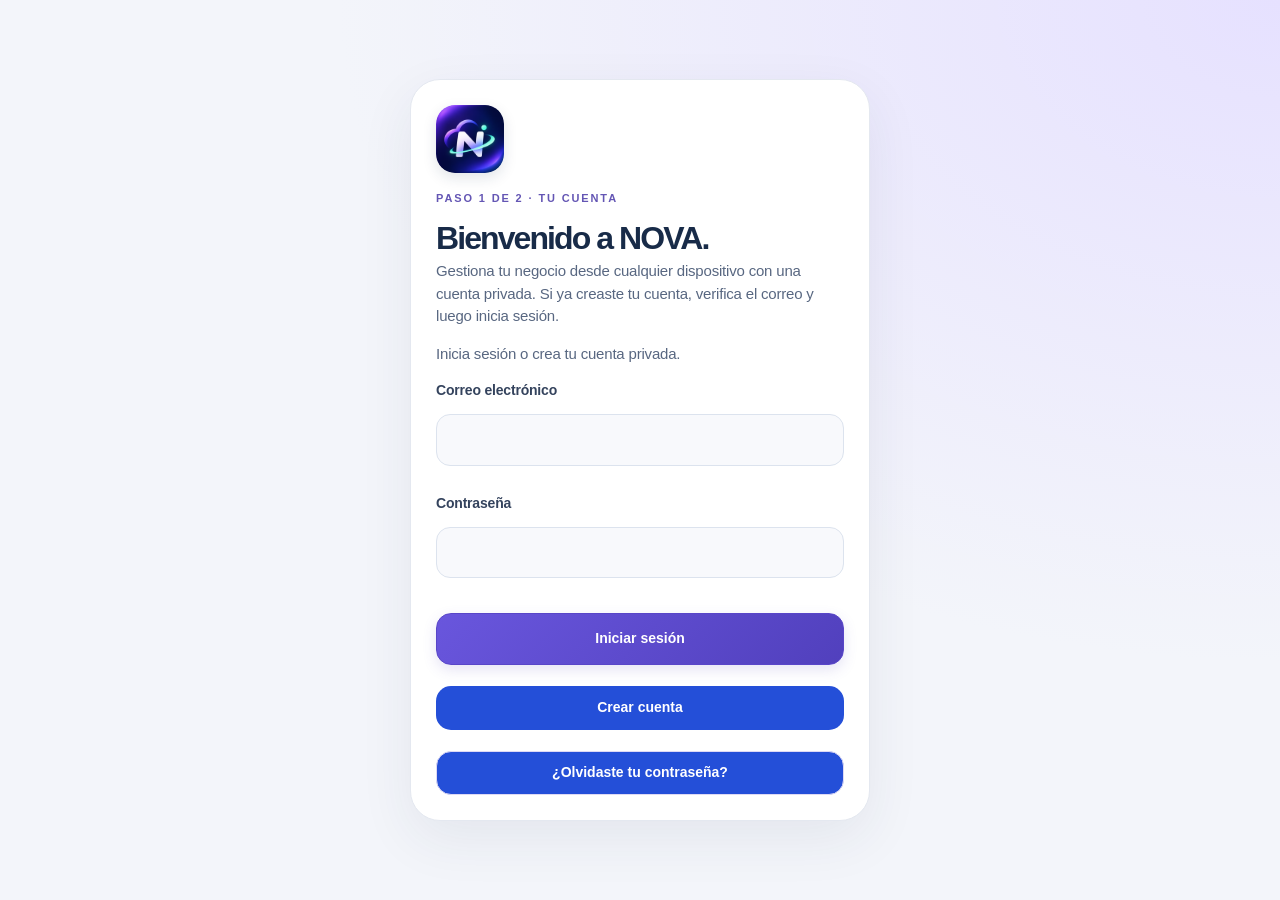
==== commit 93f02efe: "Nova Cloud 3.1.1: logo oficial en encabezado y acceso" ====
--- a/index.html
+++ b/index.html
@@ -8,7 +8,7 @@
   <meta name="apple-mobile-web-app-title" content="Nova Cloud" />
   <meta name="format-detection" content="telephone=yes" />
   <meta name="theme-color" content="#f4f6fb" />
-  <title>Nova Cloud · Tu negocio</title>
+  <title>Nova Cloud · Gestión HVAC</title>
   <link rel="manifest" href="manifest.webmanifest" />
   <link rel="apple-touch-icon" sizes="180x180" href="nova-icon-180.png" />
   <link rel="icon" type="image/png" sizes="192x192" href="nova-icon-192.png" />
@@ -20,12 +20,13 @@
   <link rel="stylesheet" href="cloud.css" />
   <link rel="stylesheet" href="alerts.css" />
   <link rel="stylesheet" href="finance.css" />
+  <link rel="stylesheet" href="hvac.css" />
 
 </head>
 <body>
   <section id="mobileAuth" class="mobile-auth">
     <div class="auth-panel">
-      <div class="app-mark nova-mark">N<span>.</span></div><span class="nova-eyebrow" id="novaAuthSubtitle">PASO 1 DE 2 · TU CUENTA</span>
+      <img class="nova-official-logo nova-auth-logo" src="nova-icon-180.png" alt="Nova Cloud" width="68" height="68" /><span class="nova-eyebrow" id="novaAuthSubtitle">PASO 1 DE 2 · TU CUENTA</span>
       <h1 id="novaAuthTitle">Bienvenido a NOVA.</h1>
       <div id="novaLoginPanel"><p>Gestiona tu negocio desde cualquier dispositivo con una cuenta privada. Si ya creaste tu cuenta, verifica el correo y luego inicia sesión.</p><p data-cloud-status role="status"></p><form data-cloud-form data-cloud-login class="mobile-form"><label>Correo electrónico<input name="email" type="email" autocomplete="username" required></label><label>Contraseña<input name="password" type="password" autocomplete="current-password" minlength="8" required></label><button class="primary" type="submit" data-mode="login">Iniciar sesión</button><button type="submit" data-mode="signup">Crear cuenta</button><button id="novaForgotPassword" class="nova-quiet" type="button">¿Olvidaste tu contraseña?</button></form></div>
       <div id="novaPasswordReset" hidden><p>Establece una contraseña nueva para recuperar el acceso.</p><form id="novaResetForm" class="mobile-form"><label>Nueva contraseña<input id="novaNewPassword" type="password" minlength="8" autocomplete="new-password" required></label><label>Repetir contraseña<input id="novaRepeatPassword" type="password" minlength="8" autocomplete="new-password" required></label><button class="primary" type="submit">Actualizar contraseña</button></form><button id="novaCancelReset" class="nova-quiet" type="button">Volver al inicio</button></div>
@@ -36,10 +37,10 @@
   </section>
 
   <main id="mobileApp" class="mobile-app hidden">
-    <header class="mobile-top"><div class="nova-brand"><div class="nova-mark" aria-hidden="true">N<span>.</span></div><div class="nova-brand-copy"><span class="nova-kicker">NOVA / CLOUD</span><h1 id="mobileBusiness">Mi negocio</h1><p>Tu operación en la calle</p></div></div><div class="nova-header-actions"><span id="mobileSync" class="sync-pill" aria-live="polite">Consultando nube</span><button type="button" class="nova-bell" data-tab="mAlerts" aria-label="Centro de notificaciones"><svg class="nova-icon" viewBox="0 0 24 24" stroke="currentColor" fill="none" stroke-width="1.8" stroke-linecap="round" stroke-linejoin="round" aria-hidden="true"><path d="M18 8a6 6 0 0 0-12 0c0 7-3 7-3 9h18c0-2-3-2-3-9M10 21h4"/></svg><span id="novaAlertCount" hidden>0</span></button><button id="mobileLogout" type="button" aria-label="Configuración"><svg class="nova-icon" viewBox="0 0 24 24" fill="none" stroke="currentColor" stroke-width="1.8" stroke-linecap="round" stroke-linejoin="round" aria-hidden="true"><circle cx="12" cy="12" r="3"/><path d="M10 3h4l1 3 3 1 3 3v4l-3 1-1 3-3 3h-4l-1-3-3-1-3-3v-4l3-1 1-3z"/></svg></button></div></header>
+    <header class="mobile-top"><div class="nova-brand"><img class="nova-official-logo nova-header-logo" src="nova-icon-180.png" alt="" width="48" height="48" /><div class="nova-brand-copy"><span class="nova-kicker">Nova Cloud · HVAC</span><h1 id="mobileBusiness">Mi negocio</h1><p>Tu operación en la calle</p></div></div><div class="nova-header-actions"><span id="mobileSync" class="sync-pill" aria-live="polite">Consultando nube</span><button type="button" class="nova-bell" data-tab="mAlerts" aria-label="Centro de notificaciones"><svg class="nova-icon" viewBox="0 0 24 24" stroke="currentColor" fill="none" stroke-width="1.8" stroke-linecap="round" stroke-linejoin="round" aria-hidden="true"><path d="M18 8a6 6 0 0 0-12 0c0 7-3 7-3 9h18c0-2-3-2-3-9M10 21h4"/></svg><span id="novaAlertCount" hidden>0</span></button><button id="mobileLogout" type="button" aria-label="Configuración"><svg class="nova-icon" viewBox="0 0 24 24" fill="none" stroke="currentColor" stroke-width="1.8" stroke-linecap="round" stroke-linejoin="round" aria-hidden="true"><circle cx="12" cy="12" r="3"/><path d="M10 3h4l1 3 3 1 3 3v4l-3 1-1 3-3 3h-4l-1-3-3-1-3-3v-4l3-1 1-3z"/></svg></button></div></header>
 
     <section id="mDashboard" class="mobile-view active">
-      <div class="nova-intro"><div><span class="nova-eyebrow">PANEL DE CONTROL</span><h2>Tu negocio<span class="nova-accent">.</span><br>En tus manos.</h2></div><span class="nova-date" id="novaDate">Hoy</span></div>
+      <div class="nova-intro"><div><span class="nova-eyebrow">PANEL DE CONTROL</span><h2>Tu negocio HVAC<span class="nova-accent">.</span><br>En tus manos.</h2></div><span class="nova-date" id="novaDate">Hoy</span></div>
       <div class="mobile-hero nova-balance"><div class="nova-balance-top"><span>COBRADO ESTE MES</span><span class="nova-hero-icon"><svg class="nova-icon" viewBox="0 0 24 24" fill="none" stroke="currentColor" stroke-width="1.8" stroke-linecap="round" stroke-linejoin="round" aria-hidden="true"><path d="M4 17l6-6 4 4 6-8m-6 0h6v6"/></svg></span></div><h2 id="mMonthNet">$0.00</h2><p id="mMonthLabel">Ingresos registrados</p><div class="nova-hero-bottom"><span>Tu operación al día</span><button type="button" data-tab="mReceivable">Ver cobros <svg class="nova-icon" viewBox="0 0 24 24" fill="none" stroke="currentColor" stroke-width="1.8" stroke-linecap="round" stroke-linejoin="round" aria-hidden="true"><path d="M5 12h14m-5-5 5 5-5 5"/></svg></button></div></div>
       <div id="mBillingKpis" class="metric-grid nova-metrics"></div><button type="button" data-tab="mFinance" class="fin-dashboard-link">↗ Finanzas · Ver flujo de caja</button><div class="nova-alert-preview"><small>ASISTENTE OPERATIVO</small><h3 id="novaAlertSummary">Todo al día</h3><p id="novaAlertPreview">Consultando tus registros…</p><button type="button" data-tab="mAlerts">Ver notificaciones</button></div>
       <div class="nova-section-title"><h3>Accesos rápidos</h3><span>Organiza tu día</span></div>
@@ -55,14 +56,14 @@
     </section>
 
     <section id="mServices" class="mobile-view"><div class="field-heading"><span>OPERACIONES</span><h2>Trabajos<span class="nova-accent">.</span></h2><p>Organiza tus servicios y visitas.</p></div><div class="mobile-card"><div class="section-row"><h3>Mis trabajos</h3><span class="muted">Pendientes y próximos</span></div><input id="mServiceSearch" class="search" type="search" placeholder="Buscar cliente o trabajo" aria-label="Buscar trabajos" /><details class="mobile-card"><summary>Nuevo trabajo</summary><form id="localServiceForm" class="mobile-form"><label>Cliente<select id="localServiceClient" required></select></label><label>Trabajo<input id="localServiceTitle" required></label><label>Fecha<input id="localServiceDate" type="date" required></label><label>Hora<input id="localServiceTime" type="time"></label><label>Notas<textarea id="localServiceNote"></textarea></label><button class="primary" type="submit">Guardar trabajo</button></form></details><div id="mServiceList" class="mobile-list"></div></div></section>
-    <section id="mMore" class="mobile-view"><div class="field-heading"><span>ESPACIO DE TRABAJO</span><h2>Más posibilidades.</h2><p>Herramientas para resolver desde donde estés.</p></div><div class="tool-grid">
+    <section id="mMore" class="mobile-view"><div class="field-heading"><span>CENTRO DE OPERACIONES HVAC</span><h2>Herramientas de trabajo.</h2><p>Gestión empresarial y diagnóstico técnico.</p></div><div class="tool-grid">
 <button data-tab="mFinance" data-icon="wallet" type="button"><svg class="app-icon" viewBox="0 0 24 24" stroke="currentColor" fill="none" stroke-width="1.8"><path d="M3 20h18M5 16v-5M10 16V7M15 16v-3M20 16V4"/></svg><b>Finanzas</b><small>Gastos, compras y rentabilidad</small></button>
 <button data-tab="mAlerts" data-icon="bell" type="button"><svg class="app-icon" viewBox="0 0 24 24" fill="none" stroke="currentColor" stroke-width="1.8" aria-hidden="true"><path d="M18 8a6 6 0 0 0-12 0c0 7-3 7-3 9h18c0-2-3-2-3-9M10 21h4"/></svg><b>Notificaciones</b><small>Citas, cobros y clientes</small></button>
 <button data-tab="mAgenda" data-icon="calendar" type="button"><svg class="app-icon" viewBox="0 0 24 24" fill="none" stroke="currentColor" stroke-width="1.8" stroke-linecap="round" stroke-linejoin="round" aria-hidden="true"><path d="M4 5h16v16H4z M8 2v6 M16 2v6 M4 10h16"/></svg><b>Agenda de trabajo</b><small>Hoy, próximos y pendientes</small></button>
 <button data-tab="mReceivable" data-icon="wallet" type="button"><svg class="app-icon" viewBox="0 0 24 24" fill="none" stroke="currentColor" stroke-width="1.8" stroke-linecap="round" stroke-linejoin="round" aria-hidden="true"><path d="M3 5h17v16H3z M3 5V3h14 M16 11h6v5h-6z"/></svg><b>Cuentas por cobrar</b><small>Balances y documentos</small></button>
 <button data-tab="mFollowups" data-icon="clock" type="button"><svg class="app-icon" viewBox="0 0 24 24" fill="none" stroke="currentColor" stroke-width="1.8" stroke-linecap="round" stroke-linejoin="round" aria-hidden="true"><path d="M12 8v5l3 2 M22 12a10 10 0 1 1-20 0 10 10 0 0 1 20 0"/></svg><b>Seguimientos</b><small>Recordatorios y clientes</small></button>
 <button data-tab="mHistory" data-icon="history" type="button"><svg class="app-icon" viewBox="0 0 24 24" fill="none" stroke="currentColor" stroke-width="1.8" stroke-linecap="round" stroke-linejoin="round" aria-hidden="true"><path d="M3 4v6h6 M3 10a9 9 0 1 1 1 8 M12 7v5l4 2"/></svg><b>Historial</b><small>Consulta tu operación</small></button>
-<button data-tab="mCalculator" data-icon="calculator" type="button"><svg class="app-icon" viewBox="0 0 24 24" fill="none" stroke="currentColor" stroke-width="1.8" stroke-linecap="round" stroke-linejoin="round" aria-hidden="true"><path d="M5 2h14v20H5z M8 5h8v4H8z M8 13h1 M15 13h1 M8 17h1 M15 17h1"/></svg><b>Calculadora de precio</b><small>Descuento, IVU y total</small></button>
+<button data-tab="mHvac" data-icon="diagnostic" type="button"><svg class="app-icon" viewBox="0 0 24 24" fill="none" stroke="currentColor" stroke-width="2" stroke-linecap="round" stroke-linejoin="round" aria-hidden="true"><circle cx="10.5" cy="10.5" r="6.5"/><path d="m16 16 5 5M7 11h2l1.5-3 2 5 1.5-2h1"/></svg><b>Códigos HVAC</b><small>Diagnóstico por marca y código</small></button>
 <button data-tab="mSync" data-icon="sync" type="button"><svg class="app-icon" viewBox="0 0 24 24" fill="none" stroke="currentColor" stroke-width="1.8" stroke-linecap="round" stroke-linejoin="round" aria-hidden="true"><path d="M3 10a9 9 0 0 1 16-5l2 3 M21 2v6h-6 M21 14a9 9 0 0 1-16 5l-2-3 M3 22v-6h6"/></svg><b>Configuración</b><small>Empresa y respaldo</small></button></div></section>
     <section id="mFinance" class="mobile-view"><div class="field-heading"><span>CONTROL FINANCIERO</span><h2>Finanzas<span class="nova-accent">.</span></h2><p>Tu dinero, tus costos y tus decisiones.</p></div>
 <div class="fin-tabs"><button type="button" data-fin-page="overview" class="active">Resumen</button><button type="button" data-fin-page="expenses">Gastos</button><button type="button" data-fin-page="purchases">Compras</button><button type="button" data-fin-page="inventory">Inventario</button><button type="button" data-fin-page="margin">Rentabilidad</button></div>
@@ -80,7 +81,7 @@
 <div class="section-row"><h3 id="agendaListTitle">Citas</h3><span id="agendaListCount" class="muted"></span></div><input id="agendaSearch" class="search" type="search" placeholder="Buscar cliente o servicio" aria-label="Buscar citas"><div id="mAgendaList" class="mobile-list"></div>
 <dialog id="agendaEditor" class="agenda-editor"><form id="agendaForm" class="mobile-form"><div class="section-row"><h3 id="agendaEditorTitle">Nueva cita</h3><button id="agendaClose" type="button" aria-label="Cerrar">✕</button></div><label>Cliente<select id="agendaClient" required></select></label><button id="agendaNewClient" type="button">+ Crear cliente</button><label>Servicio / asunto<input id="agendaTitle" required maxlength="160" placeholder="Ej. Instalación de equipo"></label><div class="two-col"><label>Fecha<input id="agendaDate" type="date" required></label><label>Hora<input id="agendaTime" type="time" required></label></div><label>Duración estimada<select id="agendaDuration"><option value="30">30 minutos</option><option value="60">1 hora</option><option value="90">1 hora y media</option><option value="120">2 horas</option><option value="180">3 horas</option><option value="240">4 horas</option><option value="480">8 horas</option></select></label><label>Dirección de la visita<input id="agendaAddress" placeholder="Dirección del cliente"></label><label>Notas<textarea id="agendaNote" rows="3"></textarea></label><p id="agendaError" role="alert"></p><button id="agendaSave" class="primary" type="submit">Guardar cita</button></form></dialog><dialog id="confirmShareDialog" class="agenda-editor"><div class="section-row"><h3>Enviar cita</h3><button id="confirmShareClose" type="button" aria-label="Cerrar">✕</button></div><p id="confirmShareStatus" role="status"></p><label for="confirmMessage">Mensaje preparado</label><textarea id="confirmMessage" rows="9" readonly></textarea><a id="confirmWhatsApp" class="confirm-whatsapp" target="_blank" rel="noopener noreferrer" hidden>Abrir WhatsApp</a><button id="confirmShareRetry" type="button">Generar enlace / reintentar</button></dialog></section>
     <section id="mReceivable" class="mobile-view"><div class="field-heading"><span>COBROS</span><h2>Cuentas por cobrar</h2><p id="mReceivableTotal"></p></div><input id="mReceivableSearch" class="search" type="search" placeholder="Buscar cliente o factura" aria-label="Buscar balances"><div id="mReceivableList" class="mobile-list"></div></section>
-    <section id="mCalculator" class="mobile-view"><div class="field-heading"><span>HERRAMIENTA RÁPIDA</span><h2>Calcula tu precio</h2><p>Una referencia rápida antes de preparar la factura.</p></div><div class="mobile-card mobile-form"><label>Importe antes de IVU<input id="mCalcAmount" type="number" inputmode="decimal" min="0" step="0.01" placeholder="0.00"></label><div class="two-col"><label>Descuento %<input id="mCalcDiscount" type="number" inputmode="decimal" min="0" max="100" value="0"></label><label>IVU %<input id="mCalcTax" type="number" inputmode="decimal" min="0" max="100" value="11.5"></label></div><div id="mCalcResult" aria-live="polite"></div></div></section>
+    <section id="mHvac" class="mobile-view"><div class="field-heading"><span>HVAC / DIAGNÓSTICO TÉCNICO</span><h2>Códigos de avería.</h2><p>Consulta referencias de equipos de refrigeración y aire acondicionado, incluso sin internet.</p></div><div class="hvac-search mobile-card"><label for="hvacQuery">Código o síntoma</label><input id="hvacQuery" type="search" placeholder="Ej. E1, PC04, CH05, sensor…" autocomplete="off" autocapitalize="characters"><label>Fabricante<select id="hvacBrand"><option value="">Todas las marcas</option></select></label><label>Sistema afectado<select id="hvacCategory"><option value="">Todas las categorías</option></select></label><button id="hvacClear" type="button">Limpiar búsqueda</button></div><div class="hvac-disclaimer"><b>Referencia técnica, no diagnóstico definitivo.</b> Un código puede variar entre series y modelos de una misma marca. Confirma la placa y el manual exactos. Aísla la energía y respeta la descarga de capacitores. No anules protecciones.</div><p id="hvacCount" role="status" aria-live="polite"></p><div id="hvacResults" class="mobile-list"></div><button id="hvacMore" type="button" hidden>Ver más códigos</button></section>
     <section id="mInvoices" class="mobile-view"><div class="field-heading"><span>FACTURACIÓN</span><h2>Facturas</h2><p>Busca una factura para verla, editarla o compartirla.</p></div><div class="section-row"><span id="mInvoicesCount" class="muted"></span><button data-tab="mInvoice" type="button">Nueva factura</button></div><input id="mInvoicesSearch" class="search" type="search" placeholder="Buscar cliente, número o servicio" aria-label="Buscar facturas"><label>Estado<select id="mInvoicesStatus"><option value="all">Todas las facturas</option><option>Pendiente</option><option>Parcial</option><option>Vencida</option><option>Pagada</option><option>Borrador</option><option>Cancelada</option></select></label><div id="mAllInvoiceList" class="mobile-list"></div><button id="mLoadMoreInvoices" type="button" hidden>Ver más facturas</button></section>
     <section id="mInvoice" class="mobile-view">
       <div class="field-heading"><span>FACTURACIÓN / NUEVO DOCUMENTO</span></div><div class="section-row"><h2 id="mInvoiceEditorTitle">Nueva factura</h2><button id="mCancelInvoiceEdit" type="button" hidden>Cancelar edición</button></div>
--- a/nova.css
+++ b/nova.css
@@ -67,3 +67,12 @@
 @media(max-width:360px){#mobileApp.mobile-app{padding-left:13px!important;padding-right:13px!important}#mobileApp .mobile-top{margin-left:-13px!important;margin-right:-13px!important;padding-left:13px!important;padding-right:13px!important}.nova-header-actions #mobileSync{max-width:66px;font-size:9px!important}.nova-brand-copy h1#mobileBusiness{font-size:16px!important}#mobileApp .nova-tiles button.nova-tile{padding:12px!important}#mobileApp .nova-tile .nova-tile-title{font-size:15px!important}#mobileApp .mobile-tabs{padding-left:4px!important;padding-right:4px!important}#mobileApp .mobile-tabs button{font-size:9px!important}}
 @media(prefers-reduced-motion:reduce){#mobileApp .mobile-view.active{animation:none!important}}
 }
+
+/* Official installed Nova Cloud artwork, shared by login and application header. */
+@media screen{
+#mobileApp .nova-brand .nova-official-logo,#mobileAuth .nova-official-logo{display:block!important;object-fit:contain!important;object-position:center!important;padding:0!important;border:0!important;box-sizing:border-box!important;background:transparent!important;max-width:none!important;aspect-ratio:1/1;}
+#mobileApp .nova-brand .nova-header-logo{width:48px!important;height:48px!important;min-width:48px!important;min-height:48px!important;flex:0 0 48px!important;border-radius:14px;box-shadow:0 4px 12px #18334e20;}
+#mobileAuth .nova-auth-logo{width:68px!important;height:68px!important;min-width:68px!important;min-height:68px!important;border-radius:19px;margin:0 0 18px!important;box-shadow:0 5px 14px #18334e20;}
+#mobileApp .nova-brand-copy .nova-kicker{display:block;white-space:nowrap;overflow:hidden;text-overflow:ellipsis;letter-spacing:.04em!important;font-size:10px!important;font-weight:750!important;color:#126a82!important;}
+@media(max-width:390px){#mobileApp .nova-brand{gap:7px!important}#mobileApp .nova-brand .nova-header-logo{width:42px!important;height:42px!important;min-width:42px!important;min-height:42px!important;flex-basis:42px!important;border-radius:12px}#mobileApp .nova-header-actions{gap:4px!important}}
+}
--- a/hvac.css
+++ b/hvac.css
@@ -0,0 +1,37 @@
+/* HVAC identity: accessible module icons, not tiny flex-shrunk marks. */
+@media screen{
+#mobileApp #mMore .tool-grid{gap:12px!important;align-items:stretch}
+#mobileApp #mMore .tool-grid button{display:flex!important;flex-direction:column!important;align-items:flex-start!important;justify-content:flex-start!important;gap:8px!important;min-height:142px!important;padding:15px!important;border-radius:18px!important;background:#fff!important;border:1px solid #dce5ed!important;box-shadow:0 5px 15px #18334e09!important;--tool-accent:#1c587d;--tool-bg:#e5eff7}
+#mobileApp #mMore .tool-grid button svg.app-icon{box-sizing:content-box!important;display:block!important;flex:0 0 26px!important;width:26px!important;height:26px!important;min-width:26px!important;min-height:26px!important;max-width:none!important;max-height:none!important;padding:11px!important;border-radius:13px!important;background:var(--tool-bg)!important;color:var(--tool-accent)!important;stroke:currentColor!important;stroke-width:2!important}
+#mobileApp #mMore .tool-grid button[data-tab=mFinance]{--tool-accent:#16634e;--tool-bg:#dff2e8}
+#mobileApp #mMore .tool-grid button[data-tab=mReceivable]{--tool-accent:#1a6654;--tool-bg:#e3f2ec}
+#mobileApp #mMore .tool-grid button[data-tab=mAlerts]{--tool-accent:#8b4818;--tool-bg:#faeee0}
+#mobileApp #mMore .tool-grid button[data-tab=mAgenda]{--tool-accent:#185b86;--tool-bg:#e3f0f9}
+#mobileApp #mMore .tool-grid button[data-tab=mFollowups]{--tool-accent:#764b22;--tool-bg:#f7eddf}
+#mobileApp #mMore .tool-grid button[data-tab=mHistory],#mobileApp #mMore .tool-grid button[data-tab=mSync]{--tool-accent:#46596b;--tool-bg:#e8edf3}
+#mobileApp #mMore .tool-grid button[data-tab=mHvac]{--tool-accent:#076b78;--tool-bg:#d8f1f2;border-color:#aad9dd!important}
+#mobileApp #mMore .tool-grid button b{font-size:16px!important;font-weight:800!important;color:#172e42!important}
+#mobileApp #mMore .tool-grid button small{font-size:13px!important;color:#43586a!important;line-height:1.4!important}
+#mobileApp .nova-accent,#mobileApp .field-heading>span,#mobileApp .nova-eyebrow{color:#126a82!important}
+#mobileApp .mobile-tabs button[aria-current=page]{background:#e3f1f5!important;color:#125b75!important}
+#mobileApp .mobile-tabs button[data-tab=mInvoice] svg{background:#14657e!important;color:white!important}
+#mobileApp .nova-mark{background:#144a65!important}
+#mobileApp #mHvac [hidden]{display:none!important}
+#mobileApp .hvac-search{display:grid;gap:10px;margin:14px 0}
+#mobileApp .hvac-search input,#mobileApp .hvac-search select{min-height:48px;font-size:16px!important}
+.hvac-disclaimer{background:#f1f5f8;border:1px solid #d8e2eb;border-radius:12px;padding:12px;color:#344b5c;font-size:13px!important;line-height:1.5}
+.hvac-disclaimer b{display:block;margin-bottom:3px}
+#hvacCount{font-size:14px;font-weight:750;color:#3b576a;margin:14px 0}
+.hvac-record{background:white;border:1px solid #dce5ec;border-radius:17px;padding:15px;display:grid;gap:9px;color:#183246}
+.hvac-record-head{display:flex;gap:12px;align-items:center}
+.hvac-code{background:#def1f3;color:#0c5965;padding:10px;min-width:75px;text-align:center;border-radius:12px;font-size:22px;font-weight:850;letter-spacing:-.04em}
+.hvac-record-head>div{display:grid;gap:4px;min-width:0}
+.hvac-record-head small{font-size:12px;color:#4c6174;overflow-wrap:anywhere}
+.hvac-meaning{font-size:16px;font-weight:750;margin:0;line-height:1.4}
+.hvac-tag{color:#436177;font-size:12px;font-weight:700}
+.hvac-record summary{cursor:pointer;font-weight:700;color:#155b78;min-height:36px;padding-top:7px}
+.hvac-record details p{font-size:14px;line-height:1.55}
+.hvac-record a{color:#125b75;font-size:14px;font-weight:700;display:inline-block;padding:8px 0}
+#hvacMore{width:100%;min-height:44px;margin-top:10px}
+@media(max-width:360px){#mobileApp #mMore .tool-grid button{padding:12px!important;min-height:145px!important}#mobileApp #mMore .tool-grid button b{font-size:15px!important}}
+}
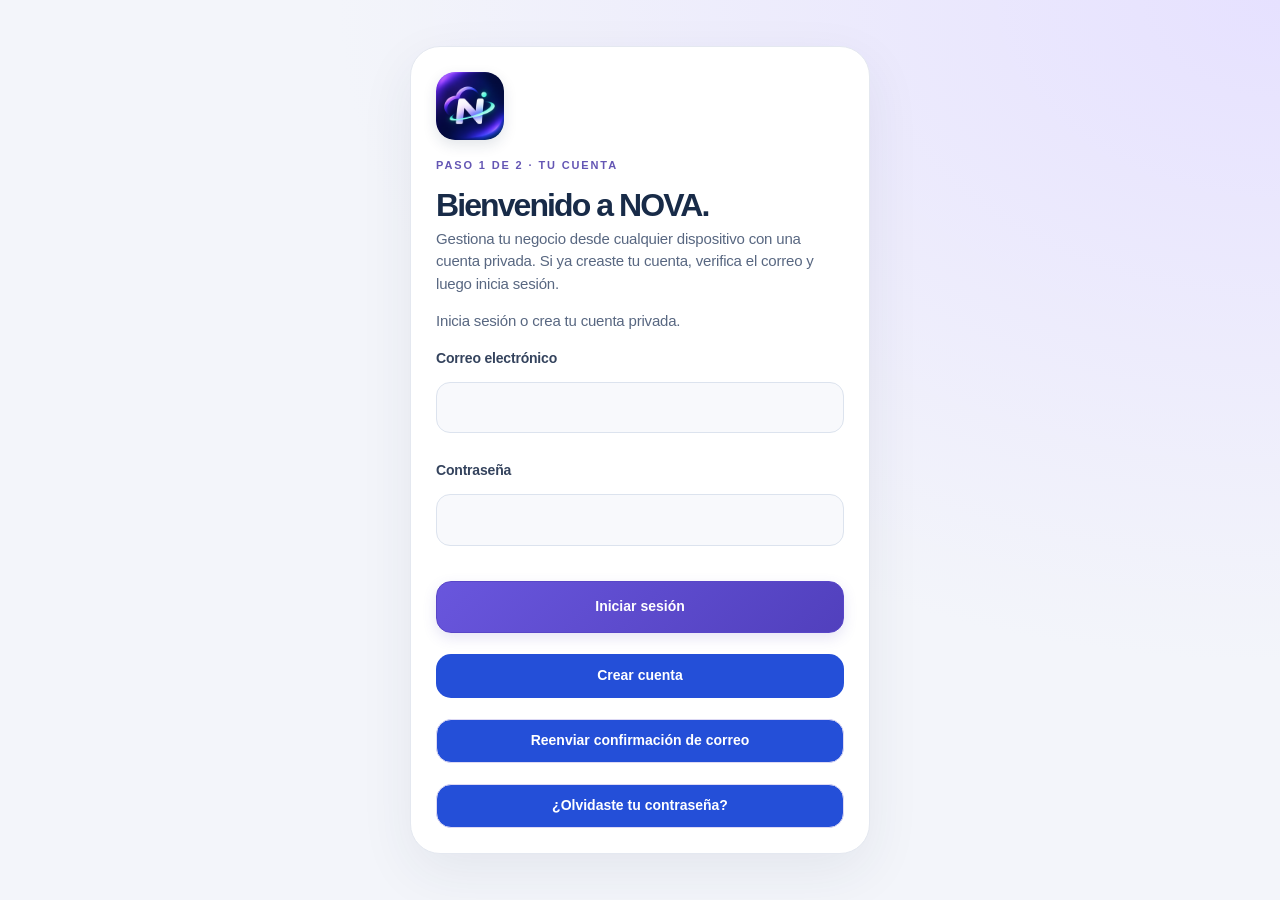
==== commit 3fde7fe9: "Nova 3.2.2: correo de confirmación, reenvío y plantillas oficiales" ====
--- a/index.html
+++ b/index.html
@@ -2,6 +2,7 @@
 <html lang="es">
 <head>
   <meta charset="utf-8" />
+  <meta name="referrer" content="no-referrer" />
   <meta name="viewport" content="width=device-width,initial-scale=1,viewport-fit=cover" />
   <meta name="apple-mobile-web-app-capable" content="yes" />
   <meta name="apple-mobile-web-app-status-bar-style" content="default" />
@@ -28,7 +29,7 @@
     <div class="auth-panel">
       <img class="nova-official-logo nova-auth-logo" src="nova-icon-180.png" alt="Nova Cloud" width="68" height="68" /><span class="nova-eyebrow" id="novaAuthSubtitle">PASO 1 DE 2 · TU CUENTA</span>
       <h1 id="novaAuthTitle">Bienvenido a NOVA.</h1>
-      <div id="novaLoginPanel"><p>Gestiona tu negocio desde cualquier dispositivo con una cuenta privada. Si ya creaste tu cuenta, verifica el correo y luego inicia sesión.</p><p data-cloud-status role="status"></p><form data-cloud-form data-cloud-login class="mobile-form"><label>Correo electrónico<input name="email" type="email" autocomplete="username" required></label><label>Contraseña<input name="password" type="password" autocomplete="current-password" minlength="8" required></label><button class="primary" type="submit" data-mode="login">Iniciar sesión</button><button type="submit" data-mode="signup">Crear cuenta</button><button id="novaForgotPassword" class="nova-quiet" type="button">¿Olvidaste tu contraseña?</button></form></div>
+      <div id="novaLoginPanel"><p>Gestiona tu negocio desde cualquier dispositivo con una cuenta privada. Si ya creaste tu cuenta, verifica el correo y luego inicia sesión.</p><p data-cloud-status role="status"></p><form data-cloud-form data-cloud-login class="mobile-form"><label>Correo electrónico<input name="email" type="email" autocomplete="username" required></label><label>Contraseña<input name="password" type="password" autocomplete="current-password" minlength="8" required></label><button class="primary" type="submit" data-mode="login">Iniciar sesión</button><button type="submit" data-mode="signup">Crear cuenta</button><button id="novaResendConfirmation" class="nova-quiet" type="button">Reenviar confirmación de correo</button><button id="novaForgotPassword" class="nova-quiet" type="button">¿Olvidaste tu contraseña?</button></form></div>
       <div id="novaPasswordReset" hidden><p>Establece una contraseña nueva para recuperar el acceso.</p><form id="novaResetForm" class="mobile-form"><label>Nueva contraseña<input id="novaNewPassword" type="password" minlength="8" autocomplete="new-password" required></label><label>Repetir contraseña<input id="novaRepeatPassword" type="password" minlength="8" autocomplete="new-password" required></label><button class="primary" type="submit">Actualizar contraseña</button></form><button id="novaCancelReset" class="nova-quiet" type="button">Volver al inicio</button></div>
       <div id="novaOnboarding" hidden><p>Personaliza tu empresa. La nube y WhatsApp se activarán automáticamente.</p><form id="mobileAuthForm" class="mobile-form"></form><button class="nova-quiet" type="button" data-cloud-exit>Cambiar cuenta</button></div>
       <div id="novaMigration" hidden><p id="novaMigrationText"></p><p data-cloud-status role="status"></p><button class="primary" id="novaMigrateLocal" type="button" hidden>Vincular mi empresa existente</button><button class="primary" id="novaMigrateRemote" type="button" hidden>Recuperar empresa en la nube</button><button id="novaRetryAccount" type="button">Reintentar conexión</button><button class="nova-quiet" type="button" data-cloud-exit>Cambiar cuenta</button></div>
@@ -73,7 +74,7 @@
 <div data-fin-section="inventory" hidden><details class="mobile-card fin-form"><summary>＋ Añadir producto</summary><form id="finStockForm" class="mobile-form"><label>Producto<input id="finStockName" required maxlength="100"></label><label>SKU / código<input id="finStockSku" maxlength="50"></label><label>Existencia inicial<input id="finStockQty" type="number" inputmode="decimal" min="0" max="1000000" step=".001" value="0" required></label><label>Costo unitario inicial<input id="finStockCost" type="number" inputmode="decimal" min="0" max="10000000" step=".01" value="0" required></label><label>Precio de venta<input id="finStockPrice" type="number" inputmode="decimal" min="0" max="10000000" step=".01" value="0" required></label><button class="primary" type="submit">Guardar producto</button></form></details><div id="finStockList" class="mobile-list"></div><details class="mobile-card fin-form"><summary>Registrar consumo para una factura</summary><form id="finUsageForm" class="mobile-form"><label>Producto<select id="finUsageProduct" required></select></label><label>Factura<select id="finUsageInvoice" required></select></label><label>Cantidad utilizada<input id="finUsageQty" type="number" inputmode="decimal" min=".001" max="1000000" step=".001" value="1" required></label><label>Fecha<input id="finUsageDate" type="date" required></label><button class="primary" type="submit">Registrar salida</button></form></details><p class="fin-help">Las compras con producto aumentan la existencia. Las salidas registradas disminuyen el inventario y asignan su costo promedio a la factura. No se descuenta inventario automáticamente al facturar.</p></div>
 <div data-fin-section="margin" hidden><h3>Margen por factura del periodo</h3><p class="fin-help">Ingreso facturado sin IVU menos gastos, compras directas y consumo de inventario vinculados. No incluye costos no registrados ni gastos generales sin asignar. Si no registras costos, el margen queda sin calcular.</p><div id="finMarginList" class="mobile-list"></div></div>
 <dialog id="finPayDialog" class="agenda-editor"><div class="section-row"><h3>Pagar compra</h3><button id="finPayClose" type="button">Cerrar</button></div><form id="finPayForm" class="mobile-form"><input id="finPayId" type="hidden"><label>Pago<input id="finPayAmount" type="number" inputmode="decimal" min=".01" max="10000000" step=".01"  required></label><label>Fecha<input id="finPayDate" type="date" required></label><label>Método de pago<select id="finPayMethod" ><option>ATH Móvil</option><option>Tarjeta</option><option>Efectivo</option><option>Cheque</option><option>Transferencia</option><option>Otro</option></select></label><button class="primary" type="submit">Guardar pago</button></form></dialog><dialog id="finReceiptDialog" class="agenda-editor"><button id="finReceiptClose" type="button">Cerrar</button><img id="finReceiptImage" alt="Recibo del gasto" style="max-width:100%;height:auto"></dialog></section>
-    <section id="mAlerts" class="mobile-view"><div class="field-heading"><span>ASISTENTE OPERATIVO</span><h2>Notificaciones<span class="nova-accent">.</span></h2><p>Citas de hoy y mañana, facturas vencidas, seguimientos de 7 días y clientes sin servicio registrado durante 180 días.</p></div><div class="section-row"><h3>Requiere atención</h3><button id="novaAlertRefresh" type="button">Actualizar</button></div><div class="nova-alert-filter" role="group" aria-label="Filtrar avisos"><button data-alert-filter="all" type="button" class="active">Todos</button><button data-alert-filter="agenda" type="button">Agenda</button><button data-alert-filter="cobros" type="button">Cobros</button><button data-alert-filter="seguimientos" type="button">Seguimientos</button><button data-alert-filter="clientes" type="button">Clientes</button></div><div id="novaAlertsList" class="mobile-list"></div><small>Los avisos se calculan al abrir la aplicación. Para contactar clientes, revisa y envía cada mensaje desde WhatsApp.</small></section>
+    <section id="mAlerts" class="mobile-view"><div class="field-heading"><span>ASISTENTE OPERATIVO</span><h2>Notificaciones<span class="nova-accent">.</span></h2><p>Citas de hoy y mañana, facturas vencidas, seguimientos de 7 días y mantenimientos de 14 días y clientes sin servicio registrado durante 180 días.</p></div><div class="section-row"><h3>Requiere atención</h3><button id="novaAlertRefresh" type="button">Actualizar</button></div><div class="nova-alert-filter" role="group" aria-label="Filtrar avisos"><button data-alert-filter="all" type="button" class="active">Todos</button><button data-alert-filter="agenda" type="button">Agenda</button><button data-alert-filter="cobros" type="button">Cobros</button><button data-alert-filter="seguimientos" type="button">Seguimientos</button><button data-alert-filter="clientes" type="button">Clientes</button></div><div id="novaAlertsList" class="mobile-list"></div><small>Los avisos se calculan al abrir la aplicación. Para contactar clientes, revisa y envía cada mensaje desde WhatsApp.</small></section>
     <section id="mAgenda" class="mobile-view"><div class="field-heading"><span>PLANIFICACIÓN</span><h2>Mi agenda<span class="nova-accent">.</span></h2><p>Organiza citas, instalaciones y visitas desde aquí.</p></div>
 <div class="agenda-hero"><div><small>AGENDA DE HOY</small><strong id="agendaTodayCount">0 citas</strong><span id="agendaTodayDate"></span></div><button id="agendaNew" type="button">+ Nueva cita</button></div>
 <div class="mobile-card agenda-calendar"><div class="agenda-month-nav"><button id="agendaPrev" type="button" aria-label="Mes anterior">‹</button><h3 id="agendaMonth"></h3><button id="agendaNext" type="button" aria-label="Mes siguiente">›</button></div><div class="agenda-weekdays" aria-hidden="true"><span>L</span><span>M</span><span>M</span><span>J</span><span>V</span><span>S</span><span>D</span></div><div id="agendaDays" class="agenda-days" aria-label="Días del mes"></div><div class="agenda-legend"><span>● Con citas</span><button id="agendaToday" type="button">Ir a hoy</button></div></div>
@@ -148,7 +149,7 @@
       </div>
     </section>
 
-    <section id="mFollowups" class="mobile-view"><div class="field-heading"><span>CONTINUIDAD</span><h2>Seguimientos<span class="nova-accent">.</span></h2><p>Convierte pendientes en oportunidades.</p></div>
+    <section id="mFollowups" class="mobile-view"><div class="field-heading"><span>CONTINUIDAD</span><h2>Seguimientos<span class="nova-accent">.</span></h2><p>Mantenimientos automáticos cada seis meses. Prepara el recordatorio de WhatsApp y marca realizado solo cuando se complete el servicio.</p></div>
       <details class="mobile-card follow-create"><summary>Nuevo seguimiento <span>Programar recordatorio</span></summary>
         <form id="mFollowupForm" class="mobile-form compact">
           <div class="client-picker" data-picker="mFollowClient"><div class="picker-label"><label for="mFollowClientSearch">Cliente *</label><button type="button" data-add-client="mFollowClient">Nuevo cliente</button></div><input id="mFollowClientSearch" type="search" placeholder="Escribe el nombre del cliente" autocomplete="off" role="combobox" aria-autocomplete="list" aria-expanded="false" aria-controls="mFollowClientResults" required><select id="mFollowClient" hidden tabindex="-1" aria-hidden="true"></select><div id="mFollowClientResults" class="client-results" role="listbox" hidden></div><small id="mFollowClientSelected" class="picker-selected">Busca por nombre o teléfono.</small></div>
--- a/confirmations.css
+++ b/confirmations.css
@@ -1 +1,2 @@
-@media screen{.confirm-status{font-size:13px;font-weight:750;background:#fff1df;color:#825018;padding:9px 12px;border-radius:12px}.confirm-status.confirmed{background:#dff4e9;color:#166446}#confirmShareDialog textarea{width:100%;font:inherit;min-height:210px;border:1px solid #dce3ee;border-radius:14px;padding:12px;color:#182940;background:#f8f9fc;resize:vertical}#confirmShareDialog p{color:#53637d;font-size:14px;line-height:1.45}#confirmShareDialog a.confirm-whatsapp{display:block;text-align:center;text-decoration:none;background:#087a56;color:white;border-radius:15px;padding:15px;margin:12px 0;font-weight:750}#confirmShareDialog a[hidden]{display:none!important}#confirmShareRetry{width:100%;margin-top:8px}.confirm-page{margin:0;min-height:100vh;display:grid;place-items:center;background:#f3f5fa;color:#17233c;font:16px/1.5 -apple-system,BlinkMacSystemFont,"Segoe UI",sans-serif;padding:20px;box-sizing:border-box}.public-confirm{max-width:420px;box-sizing:border-box;padding:30px;background:#fff;border:1px solid #e4e8f0;border-radius:28px;box-shadow:0 15px 45px #17233c12}.confirm-mark{display:grid;place-items:center;width:55px;height:55px;border-radius:18px;background:#6552d4;color:#fff;font-size:28px;font-weight:850}.confirm-eyebrow{font-size:11px;letter-spacing:.14em;font-weight:800;color:#6552d4;margin-top:24px}.public-confirm h1{font-size:32px;line-height:1.15;letter-spacing:-.04em}.public-confirm button{border:0;border-radius:15px;background:#087a56;color:white;font:inherit;font-weight:800;width:100%;min-height:54px;margin:12px 0}.public-confirm button:disabled{opacity:.7}.confirm-foot{font-size:13px;color:#586781}}+@media screen{.confirm-status{font-size:13px;font-weight:750;background:#fff1df;color:#825018;padding:9px 12px;border-radius:12px}.confirm-status.confirmed{background:#dff4e9;color:#166446}#confirmShareDialog textarea{width:100%;font:inherit;min-height:210px;border:1px solid #dce3ee;border-radius:14px;padding:12px;color:#182940;background:#f8f9fc;resize:vertical}#confirmShareDialog p{color:#53637d;font-size:14px;line-height:1.45}#confirmShareDialog a.confirm-whatsapp{display:block;text-align:center;text-decoration:none;background:#087a56;color:white;border-radius:15px;padding:15px;margin:12px 0;font-weight:750}#confirmShareDialog a[hidden]{display:none!important}#confirmShareRetry{width:100%;margin-top:8px}.confirm-page{margin:0;min-height:100vh;display:grid;place-items:center;background:#f3f5fa;color:#17233c;font:16px/1.5 -apple-system,BlinkMacSystemFont,"Segoe UI",sans-serif;padding:20px;box-sizing:border-box}.public-confirm{max-width:420px;box-sizing:border-box;padding:30px;background:#fff;border:1px solid #e4e8f0;border-radius:28px;box-shadow:0 15px 45px #17233c12}.confirm-mark{display:grid;place-items:center;width:55px;height:55px;border-radius:18px;background:#6552d4;color:#fff;font-size:28px;font-weight:850}.confirm-eyebrow{font-size:11px;letter-spacing:.14em;font-weight:800;color:#6552d4;margin-top:24px}.public-confirm h1{font-size:32px;line-height:1.15;letter-spacing:-.04em}.public-confirm button{border:0;border-radius:15px;background:#087a56;color:white;font:inherit;font-weight:800;width:100%;min-height:54px;margin:12px 0}.public-confirm button:disabled{opacity:.7}.confirm-foot{font-size:13px;color:#586781}}
+.confirm-page .confirm-official-logo{display:block;width:64px;height:64px;object-fit:contain;margin:0 auto 18px;border-radius:18px}
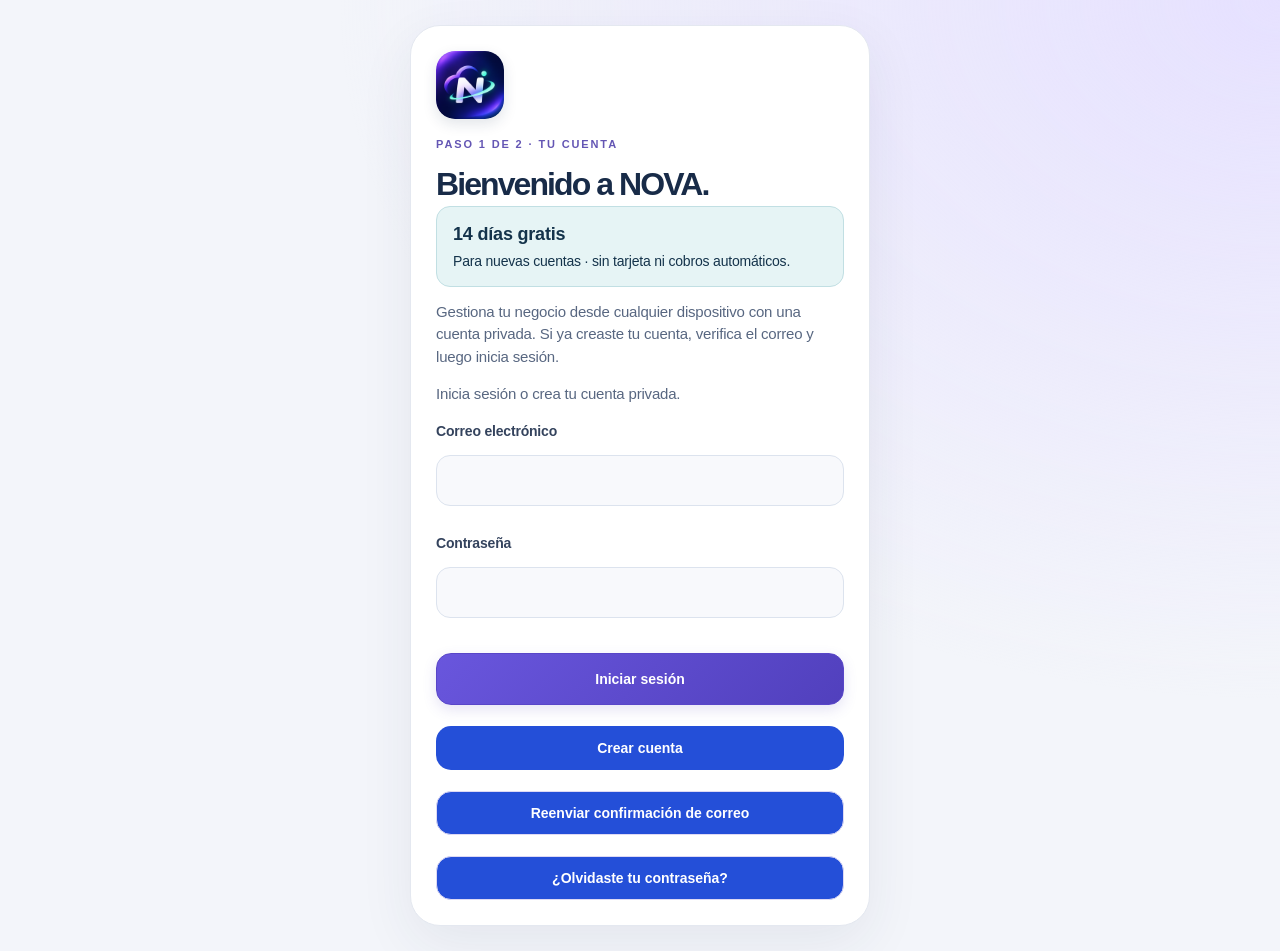
==== commit 619b04e0: "Nova 3.3.0: server-based 14-day trial and account plan pilot" ====
--- a/index.html
+++ b/index.html
@@ -29,7 +29,7 @@
     <div class="auth-panel">
       <img class="nova-official-logo nova-auth-logo" src="nova-icon-180.png" alt="Nova Cloud" width="68" height="68" /><span class="nova-eyebrow" id="novaAuthSubtitle">PASO 1 DE 2 · TU CUENTA</span>
       <h1 id="novaAuthTitle">Bienvenido a NOVA.</h1>
-      <div id="novaLoginPanel"><p>Gestiona tu negocio desde cualquier dispositivo con una cuenta privada. Si ya creaste tu cuenta, verifica el correo y luego inicia sesión.</p><p data-cloud-status role="status"></p><form data-cloud-form data-cloud-login class="mobile-form"><label>Correo electrónico<input name="email" type="email" autocomplete="username" required></label><label>Contraseña<input name="password" type="password" autocomplete="current-password" minlength="8" required></label><button class="primary" type="submit" data-mode="login">Iniciar sesión</button><button type="submit" data-mode="signup">Crear cuenta</button><button id="novaResendConfirmation" class="nova-quiet" type="button">Reenviar confirmación de correo</button><button id="novaForgotPassword" class="nova-quiet" type="button">¿Olvidaste tu contraseña?</button></form></div>
+      <div id="novaLoginPanel"><div class="nova-trial-offer"><strong>14 días gratis</strong><span>Para nuevas cuentas · sin tarjeta ni cobros automáticos.</span></div><p>Gestiona tu negocio desde cualquier dispositivo con una cuenta privada. Si ya creaste tu cuenta, verifica el correo y luego inicia sesión.</p><p data-cloud-status role="status"></p><form data-cloud-form data-cloud-login class="mobile-form"><label>Correo electrónico<input name="email" type="email" autocomplete="username" required></label><label>Contraseña<input name="password" type="password" autocomplete="current-password" minlength="8" required></label><button class="primary" type="submit" data-mode="login">Iniciar sesión</button><button type="submit" data-mode="signup">Crear cuenta</button><button id="novaResendConfirmation" class="nova-quiet" type="button">Reenviar confirmación de correo</button><button id="novaForgotPassword" class="nova-quiet" type="button">¿Olvidaste tu contraseña?</button></form></div>
       <div id="novaPasswordReset" hidden><p>Establece una contraseña nueva para recuperar el acceso.</p><form id="novaResetForm" class="mobile-form"><label>Nueva contraseña<input id="novaNewPassword" type="password" minlength="8" autocomplete="new-password" required></label><label>Repetir contraseña<input id="novaRepeatPassword" type="password" minlength="8" autocomplete="new-password" required></label><button class="primary" type="submit">Actualizar contraseña</button></form><button id="novaCancelReset" class="nova-quiet" type="button">Volver al inicio</button></div>
       <div id="novaOnboarding" hidden><p>Personaliza tu empresa. La nube y WhatsApp se activarán automáticamente.</p><form id="mobileAuthForm" class="mobile-form"></form><button class="nova-quiet" type="button" data-cloud-exit>Cambiar cuenta</button></div>
       <div id="novaMigration" hidden><p id="novaMigrationText"></p><p data-cloud-status role="status"></p><button class="primary" id="novaMigrateLocal" type="button" hidden>Vincular mi empresa existente</button><button class="primary" id="novaMigrateRemote" type="button" hidden>Recuperar empresa en la nube</button><button id="novaRetryAccount" type="button">Reintentar conexión</button><button class="nova-quiet" type="button" data-cloud-exit>Cambiar cuenta</button></div>
@@ -213,7 +213,7 @@
       <div class="mobile-card">
         <h3>Configuración y respaldo</h3>
         <p>Base de datos independiente. Exporta respaldos regularmente; borrar datos del navegador puede eliminar tus registros.</p>
-        <form id="localSettingsForm" class="mobile-form"></form><div class="mobile-card nova-cloud-panel"><h3>Base de datos en Supabase</h3><p data-cloud-status role="status" aria-live="polite">Consultando almacenamiento…</p><form data-cloud-form data-cloud-login class="mobile-form"><label>Correo de acceso<input name="email" type="email" autocomplete="username" required></label><label>Contraseña<input name="password" type="password" autocomplete="current-password" minlength="8" required></label><button class="primary" type="submit" data-mode="login">Iniciar sesión en NOVA</button><button type="submit" data-mode="signup">Crear cuenta privada</button></form><div data-cloud-actions hidden class="nova-cloud-actions"><button type="button" class="primary" data-cloud-push>Subir / sincronizar datos</button><button type="button" data-cloud-pull>Recuperar datos de la nube</button><button type="button" data-cloud-logout>Cerrar sesión de nube</button></div><small>El guardado automático se habilita después de la primera copia. Los cambios sin internet se conservan localmente.</small></div><div class="mobile-card"><h3>Confirmaciones por WhatsApp</h3><p id="confirmConfigStatus">Sin conexión a una nube de confirmaciones.</p><p>Tu cuenta activa automáticamente los enlaces de confirmación. No necesitas claves privadas.</p></div><div class="mobile-card"><h3>Historial de respaldos</h3><p>Se conserva una copia privada por día de cambios, hasta las últimas tres fechas de actividad.</p><button id="novaLoadBackups" type="button">Consultar respaldos en Supabase</button><div id="novaBackupList" aria-live="polite"></div></div><div class="mobile-card"><h3>Respaldo manual</h3><p>Exporta un JSON para migrar posteriormente. Guarda el respaldo en un lugar seguro, incluso cuando uses Supabase.</p><button id="localExport" type="button">Exportar respaldo</button><label>Restaurar respaldo<input id="localImport" type="file" accept=".json,application/json"></label></div><div id="mInstallBox" class="install-box"></div>
+        <form id="localSettingsForm" class="mobile-form"></form><div id="novaBillingCard" class="mobile-card nova-billing-card" data-state="pending"><span class="nova-billing-kicker">NOVA CLOUD · MI PLAN</span><h3 id="novaBillingTitle">Consultando tu plan…</h3><p id="novaBillingDetail" aria-live="polite">Estamos verificando el estado de tu cuenta.</p><p class="nova-billing-note">Suscripciones de pago en preparación. No se te cobrará nada automáticamente.</p><button id="novaBillingRetry" type="button">Actualizar estado</button></div><div class="mobile-card nova-cloud-panel"><h3>Base de datos en Supabase</h3><p data-cloud-status role="status" aria-live="polite">Consultando almacenamiento…</p><form data-cloud-form data-cloud-login class="mobile-form"><label>Correo de acceso<input name="email" type="email" autocomplete="username" required></label><label>Contraseña<input name="password" type="password" autocomplete="current-password" minlength="8" required></label><button class="primary" type="submit" data-mode="login">Iniciar sesión en NOVA</button><button type="submit" data-mode="signup">Crear cuenta privada</button></form><div data-cloud-actions hidden class="nova-cloud-actions"><button type="button" class="primary" data-cloud-push>Subir / sincronizar datos</button><button type="button" data-cloud-pull>Recuperar datos de la nube</button><button type="button" data-cloud-logout>Cerrar sesión de nube</button></div><small>El guardado automático se habilita después de la primera copia. Los cambios sin internet se conservan localmente.</small></div><div class="mobile-card"><h3>Confirmaciones por WhatsApp</h3><p id="confirmConfigStatus">Sin conexión a una nube de confirmaciones.</p><p>Tu cuenta activa automáticamente los enlaces de confirmación. No necesitas claves privadas.</p></div><div class="mobile-card"><h3>Historial de respaldos</h3><p>Se conserva una copia privada por día de cambios, hasta las últimas tres fechas de actividad.</p><button id="novaLoadBackups" type="button">Consultar respaldos en Supabase</button><div id="novaBackupList" aria-live="polite"></div></div><div class="mobile-card"><h3>Respaldo manual</h3><p>Exporta un JSON para migrar posteriormente. Guarda el respaldo en un lugar seguro, incluso cuando uses Supabase.</p><button id="localExport" type="button">Exportar respaldo</button><label>Restaurar respaldo<input id="localImport" type="file" accept=".json,application/json"></label></div><div id="mInstallBox" class="install-box"></div>
         <div id="mSyncDetails" class="sync-details"></div>
         <button id="mInstallBtn" type="button">Instalar / añadir a inicio</button>
         <button id="mForceReload" class="primary" type="button">Buscar actualización</button>
--- a/cloud.css
+++ b/cloud.css
@@ -2,3 +2,6 @@
 @media screen{#mobileAuth [hidden]{display:none!important}#mobileAuth #novaLoginPanel button,#mobileAuth #novaOnboarding button,#mobileAuth #novaMigration button{width:100%;min-height:48px;margin-top:8px}#mobileAuth [data-cloud-status]{font-size:14px;color:#334b66;line-height:1.45;overflow-wrap:anywhere}#mobileAuth [data-cloud-status]:empty{display:none}#mobileAuth #mobileAuthMsg{display:block;margin-top:14px;line-height:1.5;color:#704432;font-size:14px}#mobileAuth #mobileAuthMsg:empty{display:none}#mobileAuth .nova-quiet{background:transparent;color:#6454c8;border:1px solid #ddd9f4;border-radius:14px}#mobileAuth input{width:100%;box-sizing:border-box}}
 
 @media screen{#mobileApp #mobileSync[data-cloud-state=saved]{background:#e3f4eb!important;color:#176044!important}#mobileApp #mobileSync[data-cloud-state=warning]{background:#fff0db!important;color:#8a4a17!important}#mobileApp #mobileSync[data-cloud-state=offline],#mobileApp #mobileSync[data-cloud-state=pending]{background:#edf0fa!important;color:#41516c!important}#novaLoginPanel [data-cloud-status]{white-space:normal;line-height:1.55}#novaLoginPanel button:disabled{opacity:.55;cursor:wait}}
+
+/* Nova Cloud account plan */
+.nova-trial-offer{display:flex;flex-direction:column;gap:4px;padding:14px 16px;margin:0 0 14px;background:#e6f4f5;border:1px solid #c1dfe3;border-radius:14px;color:#14334b;text-align:left}.nova-trial-offer strong{font-size:18px}.nova-trial-offer span{font-size:14px;line-height:1.45}.nova-billing-card{border:1px solid #c1dfe3!important;overflow-wrap:anywhere}.nova-billing-kicker{display:block;letter-spacing:.08em;font-size:12px;font-weight:800;color:#126a82;margin-bottom:8px}.nova-billing-card h3{font-size:20px;margin:0 0 8px}.nova-billing-card p{font-size:15px;line-height:1.5;margin:8px 0}.nova-billing-note{border-top:1px solid #dbe5ed;padding-top:10px}.nova-billing-card[data-state="ended"]{border-color:#d7b580!important}
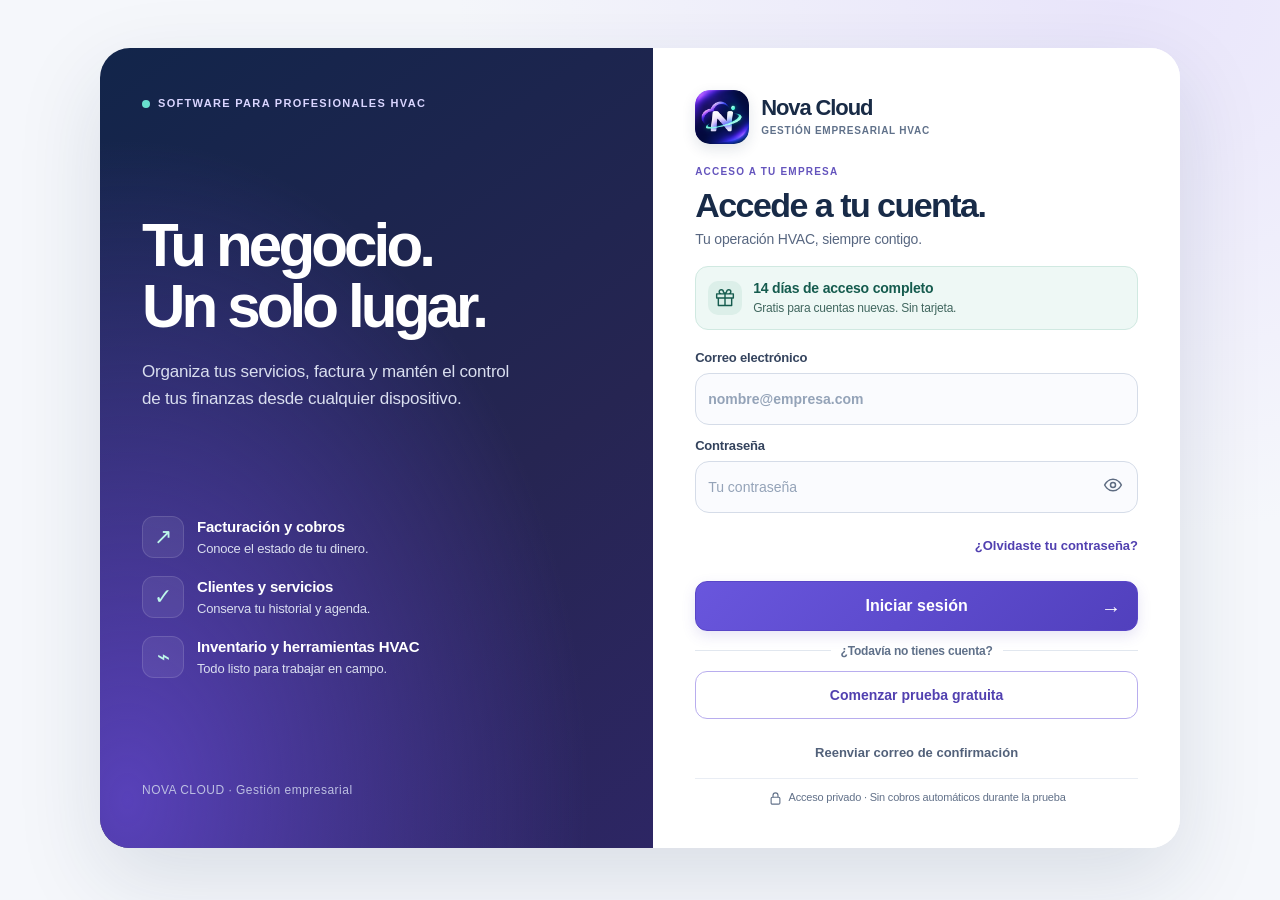
==== commit 0990773e: "Nova 3.3.1: redesign mobile and desktop SaaS access; approved plan display" ====
--- a/index.html
+++ b/index.html
@@ -25,15 +25,42 @@
 
 </head>
 <body>
-  <section id="mobileAuth" class="mobile-auth">
+  <section id="mobileAuth" class="mobile-auth" data-stage="login">
+    <div class="nova-access-shell">
+    <aside class="nova-access-story" aria-label="Conoce Nova Cloud">
+      <div class="nova-story-kicker"><span class="nova-story-dot"></span> SOFTWARE PARA PROFESIONALES HVAC</div>
+      <div><h2>Tu negocio.<br>Un solo lugar.</h2><p>Organiza tus servicios, factura y mantén el control de tus finanzas desde cualquier dispositivo.</p></div>
+      <div class="nova-story-features">
+        <div><span aria-hidden="true">↗</span><div><strong>Facturación y cobros</strong><small>Conoce el estado de tu dinero.</small></div></div>
+        <div><span aria-hidden="true">✓</span><div><strong>Clientes y servicios</strong><small>Conserva tu historial y agenda.</small></div></div>
+        <div><span aria-hidden="true">⌁</span><div><strong>Inventario y herramientas HVAC</strong><small>Todo listo para trabajar en campo.</small></div></div>
+      </div>
+      <small class="nova-story-footer">NOVA CLOUD · Gestión empresarial</small>
+    </aside>
     <div class="auth-panel">
-      <img class="nova-official-logo nova-auth-logo" src="nova-icon-180.png" alt="Nova Cloud" width="68" height="68" /><span class="nova-eyebrow" id="novaAuthSubtitle">PASO 1 DE 2 · TU CUENTA</span>
-      <h1 id="novaAuthTitle">Bienvenido a NOVA.</h1>
-      <div id="novaLoginPanel"><div class="nova-trial-offer"><strong>14 días gratis</strong><span>Para nuevas cuentas · sin tarjeta ni cobros automáticos.</span></div><p>Gestiona tu negocio desde cualquier dispositivo con una cuenta privada. Si ya creaste tu cuenta, verifica el correo y luego inicia sesión.</p><p data-cloud-status role="status"></p><form data-cloud-form data-cloud-login class="mobile-form"><label>Correo electrónico<input name="email" type="email" autocomplete="username" required></label><label>Contraseña<input name="password" type="password" autocomplete="current-password" minlength="8" required></label><button class="primary" type="submit" data-mode="login">Iniciar sesión</button><button type="submit" data-mode="signup">Crear cuenta</button><button id="novaResendConfirmation" class="nova-quiet" type="button">Reenviar confirmación de correo</button><button id="novaForgotPassword" class="nova-quiet" type="button">¿Olvidaste tu contraseña?</button></form></div>
+      <div class="nova-access-brand"><img class="nova-official-logo nova-auth-logo" src="nova-icon-180.png" alt="" width="56" height="56" /><div><strong>Nova Cloud</strong><small>GESTIÓN EMPRESARIAL HVAC</small></div></div>
+      <span class="nova-eyebrow" id="novaAuthSubtitle">ACCESO A TU EMPRESA</span>
+      <h1 id="novaAuthTitle">Accede a tu cuenta.</h1>
+      <div id="novaLoginPanel">
+        <p class="nova-access-description">Tu operación HVAC, siempre contigo.</p>
+        <div class="nova-access-offer"><span class="nova-access-offer-icon" aria-hidden="true"><svg viewBox="0 0 24 24" fill="none" stroke="currentColor" stroke-width="1.7" stroke-linecap="round" stroke-linejoin="round"><path d="M20 12v9H4v-9M2 7h20v5H2zM12 7v14M12 7H7.5A2.5 2.5 0 1 1 10 4.5L12 7zm0 0h4.5A2.5 2.5 0 1 0 14 4.5L12 7z"/></svg></span><div><strong>14 días de acceso completo</strong><small>Gratis para cuentas nuevas. Sin tarjeta.</small></div></div>
+        <form data-cloud-form data-cloud-login class="mobile-form nova-access-form">
+          <label for="novaLoginEmail">Correo electrónico<input id="novaLoginEmail" name="email" type="email" autocomplete="username" inputmode="email" autocapitalize="none" spellcheck="false" placeholder="nombre@empresa.com" required></label>
+          <div class="nova-password-field"><label for="novaLoginPassword">Contraseña</label><div class="nova-password-input"><input id="novaLoginPassword" name="password" type="password" autocomplete="current-password" minlength="8" placeholder="Tu contraseña" required><button id="novaShowPassword" type="button" aria-controls="novaLoginPassword" aria-pressed="false" aria-label="Mostrar contraseña"><svg viewBox="0 0 24 24" width="20" height="20" fill="none" stroke="currentColor" stroke-width="1.8" aria-hidden="true"><path d="M2 12s3.5-7 10-7 10 7 10 7-3.5 7-10 7S2 12 2 12Z"/><circle cx="12" cy="12" r="3"/></svg></button></div></div>
+          <button id="novaForgotPassword" class="nova-access-link" type="button">¿Olvidaste tu contraseña?</button>
+          <p class="nova-access-status" data-cloud-status role="status" aria-live="polite"></p>
+          <button class="primary nova-access-submit" type="submit" data-mode="login">Iniciar sesión <span aria-hidden="true">→</span></button>
+          <div class="nova-access-separator"><span>¿Todavía no tienes cuenta?</span></div>
+          <button class="nova-access-create" type="submit" data-mode="signup">Comenzar prueba gratuita</button>
+          <button id="novaResendConfirmation" class="nova-access-link nova-access-resend" type="button">Reenviar correo de confirmación</button>
+        </form>
+        <div class="nova-access-footer"><svg width="15" height="15" viewBox="0 0 24 24" stroke="currentColor" fill="none" stroke-width="1.8" aria-hidden="true"><rect x="5" y="10" width="14" height="11" rx="2"/><path d="M8 10V7a4 4 0 1 1 8 0v3"/></svg><span>Acceso privado · Sin cobros automáticos durante la prueba</span></div>
+      </div>
       <div id="novaPasswordReset" hidden><p>Establece una contraseña nueva para recuperar el acceso.</p><form id="novaResetForm" class="mobile-form"><label>Nueva contraseña<input id="novaNewPassword" type="password" minlength="8" autocomplete="new-password" required></label><label>Repetir contraseña<input id="novaRepeatPassword" type="password" minlength="8" autocomplete="new-password" required></label><button class="primary" type="submit">Actualizar contraseña</button></form><button id="novaCancelReset" class="nova-quiet" type="button">Volver al inicio</button></div>
       <div id="novaOnboarding" hidden><p>Personaliza tu empresa. La nube y WhatsApp se activarán automáticamente.</p><form id="mobileAuthForm" class="mobile-form"></form><button class="nova-quiet" type="button" data-cloud-exit>Cambiar cuenta</button></div>
       <div id="novaMigration" hidden><p id="novaMigrationText"></p><p data-cloud-status role="status"></p><button class="primary" id="novaMigrateLocal" type="button" hidden>Vincular mi empresa existente</button><button class="primary" id="novaMigrateRemote" type="button" hidden>Recuperar empresa en la nube</button><button id="novaRetryAccount" type="button">Reintentar conexión</button><button class="nova-quiet" type="button" data-cloud-exit>Cambiar cuenta</button></div>
       <small id="mobileAuthMsg" role="status" aria-live="polite">Cargando configuración…</small><button id="novaRetry" type="button" hidden>Reintentar carga</button>
+    </div>
     </div>
   </section>
 
@@ -213,7 +240,7 @@
       <div class="mobile-card">
         <h3>Configuración y respaldo</h3>
         <p>Base de datos independiente. Exporta respaldos regularmente; borrar datos del navegador puede eliminar tus registros.</p>
-        <form id="localSettingsForm" class="mobile-form"></form><div id="novaBillingCard" class="mobile-card nova-billing-card" data-state="pending"><span class="nova-billing-kicker">NOVA CLOUD · MI PLAN</span><h3 id="novaBillingTitle">Consultando tu plan…</h3><p id="novaBillingDetail" aria-live="polite">Estamos verificando el estado de tu cuenta.</p><p class="nova-billing-note">Suscripciones de pago en preparación. No se te cobrará nada automáticamente.</p><button id="novaBillingRetry" type="button">Actualizar estado</button></div><div class="mobile-card nova-cloud-panel"><h3>Base de datos en Supabase</h3><p data-cloud-status role="status" aria-live="polite">Consultando almacenamiento…</p><form data-cloud-form data-cloud-login class="mobile-form"><label>Correo de acceso<input name="email" type="email" autocomplete="username" required></label><label>Contraseña<input name="password" type="password" autocomplete="current-password" minlength="8" required></label><button class="primary" type="submit" data-mode="login">Iniciar sesión en NOVA</button><button type="submit" data-mode="signup">Crear cuenta privada</button></form><div data-cloud-actions hidden class="nova-cloud-actions"><button type="button" class="primary" data-cloud-push>Subir / sincronizar datos</button><button type="button" data-cloud-pull>Recuperar datos de la nube</button><button type="button" data-cloud-logout>Cerrar sesión de nube</button></div><small>El guardado automático se habilita después de la primera copia. Los cambios sin internet se conservan localmente.</small></div><div class="mobile-card"><h3>Confirmaciones por WhatsApp</h3><p id="confirmConfigStatus">Sin conexión a una nube de confirmaciones.</p><p>Tu cuenta activa automáticamente los enlaces de confirmación. No necesitas claves privadas.</p></div><div class="mobile-card"><h3>Historial de respaldos</h3><p>Se conserva una copia privada por día de cambios, hasta las últimas tres fechas de actividad.</p><button id="novaLoadBackups" type="button">Consultar respaldos en Supabase</button><div id="novaBackupList" aria-live="polite"></div></div><div class="mobile-card"><h3>Respaldo manual</h3><p>Exporta un JSON para migrar posteriormente. Guarda el respaldo en un lugar seguro, incluso cuando uses Supabase.</p><button id="localExport" type="button">Exportar respaldo</button><label>Restaurar respaldo<input id="localImport" type="file" accept=".json,application/json"></label></div><div id="mInstallBox" class="install-box"></div>
+        <form id="localSettingsForm" class="mobile-form"></form><div id="novaBillingCard" class="mobile-card nova-billing-card" data-state="pending"><span class="nova-billing-kicker">NOVA CLOUD · MI PLAN</span><h3 id="novaBillingTitle">Consultando tu plan…</h3><p id="novaBillingDetail" aria-live="polite">Estamos verificando el estado de tu cuenta.</p><p class="nova-billing-note">Planes de lanzamiento aprobados. Contratación aún no disponible.</p><div class="nova-billing-options"><div><small>Mensual</small><strong>$29.99</strong><span>al mes</span></div><div><small>Anual</small><strong>$299.99</strong><span>al año</span></div></div><small>Tratamiento del IVU pendiente de confirmar. Sin cobros automáticos.</small><button id="novaBillingRetry" type="button">Actualizar estado</button></div><div class="mobile-card nova-cloud-panel"><h3>Base de datos en Supabase</h3><p data-cloud-status role="status" aria-live="polite">Consultando almacenamiento…</p><form data-cloud-form data-cloud-login class="mobile-form"><label>Correo de acceso<input name="email" type="email" autocomplete="username" required></label><label>Contraseña<input name="password" type="password" autocomplete="current-password" minlength="8" required></label><button class="primary" type="submit" data-mode="login">Iniciar sesión en NOVA</button><button type="submit" data-mode="signup">Crear cuenta privada</button></form><div data-cloud-actions hidden class="nova-cloud-actions"><button type="button" class="primary" data-cloud-push>Subir / sincronizar datos</button><button type="button" data-cloud-pull>Recuperar datos de la nube</button><button type="button" data-cloud-logout>Cerrar sesión de nube</button></div><small>El guardado automático se habilita después de la primera copia. Los cambios sin internet se conservan localmente.</small></div><div class="mobile-card"><h3>Confirmaciones por WhatsApp</h3><p id="confirmConfigStatus">Sin conexión a una nube de confirmaciones.</p><p>Tu cuenta activa automáticamente los enlaces de confirmación. No necesitas claves privadas.</p></div><div class="mobile-card"><h3>Historial de respaldos</h3><p>Se conserva una copia privada por día de cambios, hasta las últimas tres fechas de actividad.</p><button id="novaLoadBackups" type="button">Consultar respaldos en Supabase</button><div id="novaBackupList" aria-live="polite"></div></div><div class="mobile-card"><h3>Respaldo manual</h3><p>Exporta un JSON para migrar posteriormente. Guarda el respaldo en un lugar seguro, incluso cuando uses Supabase.</p><button id="localExport" type="button">Exportar respaldo</button><label>Restaurar respaldo<input id="localImport" type="file" accept=".json,application/json"></label></div><div id="mInstallBox" class="install-box"></div>
         <div id="mSyncDetails" class="sync-details"></div>
         <button id="mInstallBtn" type="button">Instalar / añadir a inicio</button>
         <button id="mForceReload" class="primary" type="button">Buscar actualización</button>
--- a/cloud.css
+++ b/cloud.css
@@ -5,3 +5,64 @@
 
 /* Nova Cloud account plan */
 .nova-trial-offer{display:flex;flex-direction:column;gap:4px;padding:14px 16px;margin:0 0 14px;background:#e6f4f5;border:1px solid #c1dfe3;border-radius:14px;color:#14334b;text-align:left}.nova-trial-offer strong{font-size:18px}.nova-trial-offer span{font-size:14px;line-height:1.45}.nova-billing-card{border:1px solid #c1dfe3!important;overflow-wrap:anywhere}.nova-billing-kicker{display:block;letter-spacing:.08em;font-size:12px;font-weight:800;color:#126a82;margin-bottom:8px}.nova-billing-card h3{font-size:20px;margin:0 0 8px}.nova-billing-card p{font-size:15px;line-height:1.5;margin:8px 0}.nova-billing-note{border-top:1px solid #dbe5ed;padding-top:10px}.nova-billing-card[data-state="ended"]{border-color:#d7b580!important}
+
+/* 3.3.1 · SaaS access. Deliberately scoped to authentication and My Plan. */
+@media screen {
+#mobileAuth.mobile-auth{background:radial-gradient(ellipse at 88% 0,#e9e5fb 0,transparent 42%),#f5f7fb!important;padding:calc(18px + env(safe-area-inset-top,0px)) 16px calc(22px + env(safe-area-inset-bottom,0px))!important;align-items:center}
+#mobileAuth .nova-access-shell{width:min(100%,460px);display:grid;min-width:0}
+#mobileAuth .nova-access-story{display:none}
+#mobileAuth .auth-panel{width:100%!important;padding:24px!important;border-radius:24px!important;box-shadow:0 20px 55px #24345a0d!important}
+#mobileAuth .nova-access-brand{display:flex;align-items:center;gap:12px;margin:0 0 21px}
+#mobileAuth .nova-access-brand .nova-auth-logo{width:54px!important;height:54px!important;min-width:54px!important;min-height:54px!important;border-radius:15px!important;margin:0!important}
+#mobileAuth .nova-access-brand strong{display:block;color:#192b46;font-size:22px;font-weight:800;letter-spacing:-.05em;line-height:1.08}
+#mobileAuth .nova-access-brand small{display:block;margin-top:5px;font-size:10px;letter-spacing:.075em;color:#60718a;font-weight:700}
+#mobileAuth #novaAuthSubtitle{font-size:10px!important;letter-spacing:.12em!important;color:#6454bd!important}
+#mobileAuth h1{margin:7px 0 5px!important;font-size:clamp(27px,7vw,34px)!important;letter-spacing:-.045em!important}
+#mobileAuth .nova-access-description{margin:0 0 16px!important;font-size:14px!important}
+#mobileAuth .nova-access-offer{display:flex;align-items:center;gap:11px;background:#eef8f5;border:1px solid #d0e9e1;border-radius:13px;padding:12px;margin-bottom:19px;color:#155b4e}
+#mobileAuth .nova-access-offer-icon{width:34px;height:34px;flex:0 0 34px;display:grid;place-items:center;background:#dcefe9;border-radius:10px}
+#mobileAuth .nova-access-offer-icon svg{width:20px;height:20px}
+#mobileAuth .nova-access-offer strong{display:block;font-size:14px;line-height:1.3}
+#mobileAuth .nova-access-offer small{display:block;font-size:12px;margin-top:3px;line-height:1.35;color:#41675f}
+#mobileAuth .nova-access-form{display:grid;gap:12px!important;margin:0}
+#mobileAuth .nova-access-form label{font-weight:700!important;font-size:13px!important;gap:6px!important}
+#mobileAuth .nova-access-form input{margin:0!important;background:#fafbfe!important;border-color:#d5dce8!important;min-height:49px!important}
+#mobileAuth .nova-access-form input::placeholder{color:#718096;opacity:1;font-size:14px}
+#mobileAuth .nova-password-field{display:grid;gap:6px}
+#mobileAuth .nova-password-input{position:relative;min-width:0}
+#mobileAuth .nova-password-input input{padding-right:52px!important}
+#mobileAuth #novaLoginPanel #novaShowPassword{position:absolute;right:3px;top:2px;display:grid;place-items:center;width:44px!important;min-height:44px!important;margin:0!important;border:0!important;background:transparent!important;color:#5d6b81!important;padding:0!important}
+#mobileAuth #novaShowPassword[aria-pressed=true]{color:#5947c6!important}
+#mobileAuth #novaLoginPanel .nova-access-link{border:0!important;background:transparent!important;box-shadow:none!important;color:#5140b0!important;width:auto!important;min-height:44px!important;margin:0!important;padding:6px 0!important;text-align:right;font-size:13px!important;justify-self:end}
+#mobileAuth #novaLoginPanel .nova-access-resend{justify-self:center;text-align:center;color:#52617a!important}
+#mobileAuth #novaLoginPanel .nova-access-submit{margin:0!important;position:relative;font-size:16px!important;min-height:50px!important;border-radius:12px!important}
+#mobileAuth .nova-access-submit span{position:absolute;right:16px;font-size:20px}
+#mobileAuth .nova-access-separator{display:flex;align-items:center;gap:10px;color:#60718a;font-size:12px;font-weight:600;line-height:1.4;text-align:center}
+#mobileAuth .nova-access-separator::before,#mobileAuth .nova-access-separator::after{content:"";height:1px;background:#e1e7ef;flex:1}
+#mobileAuth #novaLoginPanel .nova-access-create{background:#fff!important;color:#5140b0!important;border:1px solid #b8adee!important;border-radius:12px!important;margin:0!important;min-height:48px!important;font-size:14px!important}
+#mobileAuth .nova-access-status{background:#f0f3f9;padding:10px 12px;border-radius:10px;margin:0!important;font-size:13px!important;overflow-wrap:anywhere}
+#mobileAuth .nova-access-status:empty{display:none!important}
+#mobileAuth .nova-access-footer{display:flex;align-items:center;justify-content:center;gap:6px;padding-top:11px;margin-top:3px;border-top:1px solid #e9edf4;color:#627189;font-size:11px;line-height:1.4;text-align:center}
+#mobileAuth .nova-access-footer svg{flex:0 0 15px}
+#mobileAuth .nova-access-form button:disabled{opacity:.55;cursor:wait}
+.nova-billing-options{display:grid;grid-template-columns:1fr 1fr;gap:10px;margin:12px 0}
+.nova-billing-options>div{display:grid;gap:2px;padding:13px;border:1px solid #dbe2ef;border-radius:13px;background:#f7f9fc;color:#172a46}
+.nova-billing-options strong{font-size:21px;letter-spacing:-.035em}
+.nova-billing-options span,.nova-billing-options small{font-size:12px;color:#596980}
+}
+@media screen and (max-width:360px){#mobileAuth.mobile-auth{padding-left:10px!important;padding-right:10px!important}#mobileAuth .auth-panel{padding:18px!important}#mobileAuth .nova-access-brand{gap:9px}#mobileAuth .nova-access-brand small{font-size:9px}}
+@media screen and (min-width:900px){
+#mobileAuth[data-stage=login] .nova-access-shell:has(#novaLoginPanel:not([hidden])){width:min(1080px,100%);grid-template-columns:1.05fr 1fr;border-radius:30px;background:#fff;box-shadow:0 30px 85px #172c5320;overflow:hidden}
+#mobileAuth[data-stage=login] .nova-access-story{display:flex;min-height:610px;flex-direction:column;justify-content:space-between;gap:26px;padding:48px 42px;background:radial-gradient(ellipse at 5% 94%,#5841b9 0,transparent 62%),linear-gradient(145deg,#12254a,#262552 60%,#2d2664);color:#fff}
+#mobileAuth[data-stage=login] .auth-panel{border:0!important;box-shadow:none!important;border-radius:0!important;padding:42px!important;align-self:center}
+#mobileAuth .nova-story-kicker{color:#d9d5ff;font-size:11px;letter-spacing:.12em;font-weight:700;display:flex;align-items:center;gap:8px}
+#mobileAuth .nova-story-dot{width:8px;height:8px;background:#68e0cf;border-radius:50%}
+#mobileAuth .nova-access-story h2{font-size:clamp(40px,4.7vw,64px);letter-spacing:-.065em;font-weight:800;line-height:1.01;margin:0 0 20px;color:#fff}
+#mobileAuth .nova-access-story p{color:#d9deef!important;font-size:17px!important;line-height:1.6!important;margin:0;max-width:370px}
+#mobileAuth .nova-story-features{display:grid;gap:17px}
+#mobileAuth .nova-story-features>div{display:flex;gap:13px;align-items:center}
+#mobileAuth .nova-story-features>div>span{font-size:22px;width:42px;height:42px;display:grid;place-items:center;flex:0 0 42px;background:#ffffff12;border:1px solid #ffffff20;border-radius:12px;color:#bdf7ea}
+#mobileAuth .nova-story-features strong{display:block;font-size:15px;color:#fff}
+#mobileAuth .nova-story-features small{display:block;font-size:13px;line-height:1.4;margin-top:3px;color:#d9deef}
+#mobileAuth .nova-story-footer{color:#bcbfe2;font-size:12px;letter-spacing:.04em}
+}
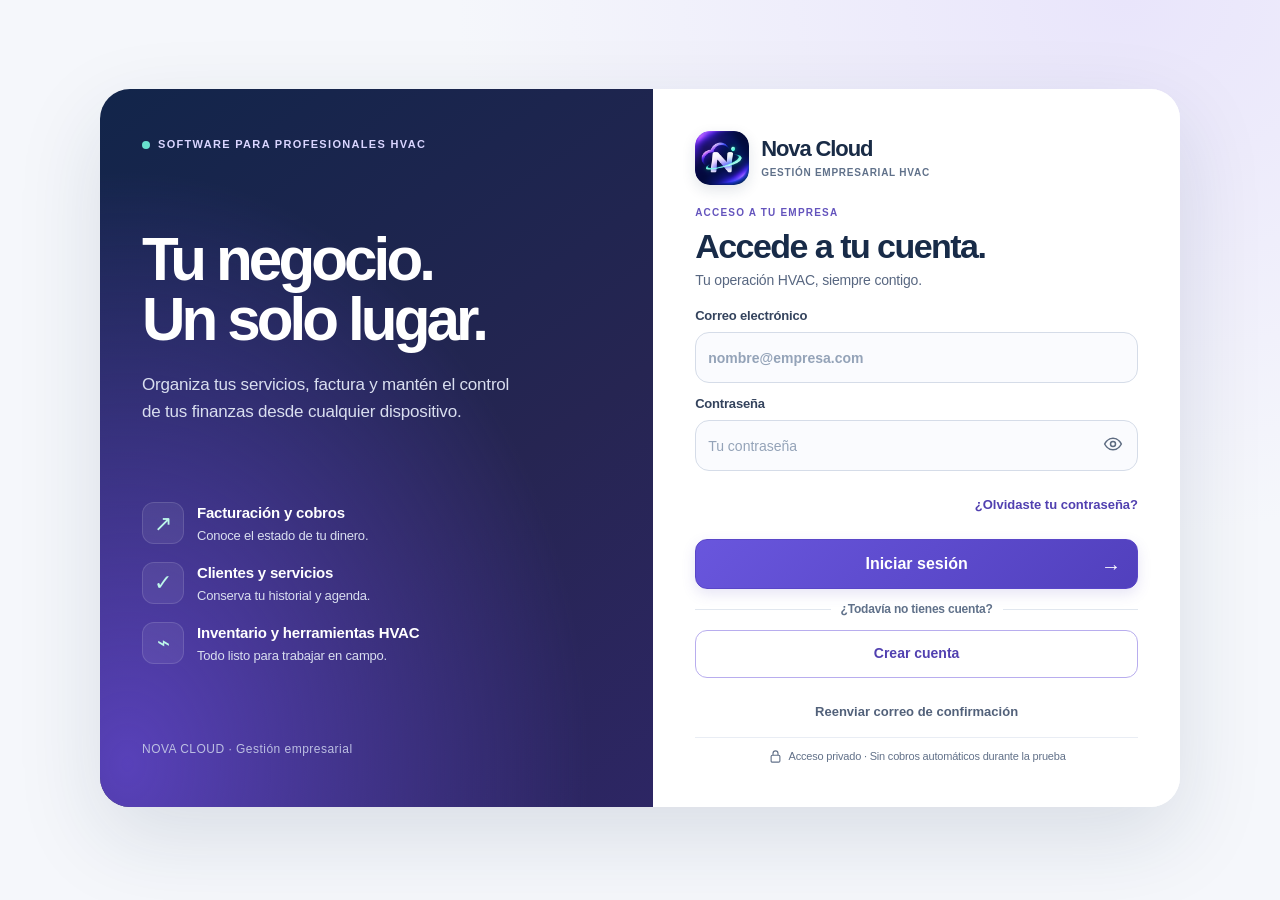
==== commit 46eb0939: "Pause Nova Cloud trial messaging during Stripe setup" ====
--- a/index.html
+++ b/index.html
@@ -43,7 +43,6 @@
       <h1 id="novaAuthTitle">Accede a tu cuenta.</h1>
       <div id="novaLoginPanel">
         <p class="nova-access-description">Tu operación HVAC, siempre contigo.</p>
-        <div class="nova-access-offer"><span class="nova-access-offer-icon" aria-hidden="true"><svg viewBox="0 0 24 24" fill="none" stroke="currentColor" stroke-width="1.7" stroke-linecap="round" stroke-linejoin="round"><path d="M20 12v9H4v-9M2 7h20v5H2zM12 7v14M12 7H7.5A2.5 2.5 0 1 1 10 4.5L12 7zm0 0h4.5A2.5 2.5 0 1 0 14 4.5L12 7z"/></svg></span><div><strong>14 días de acceso completo</strong><small>Gratis para cuentas nuevas. Sin tarjeta.</small></div></div>
         <form data-cloud-form data-cloud-login class="mobile-form nova-access-form">
           <label for="novaLoginEmail">Correo electrónico<input id="novaLoginEmail" name="email" type="email" autocomplete="username" inputmode="email" autocapitalize="none" spellcheck="false" placeholder="nombre@empresa.com" required></label>
           <div class="nova-password-field"><label for="novaLoginPassword">Contraseña</label><div class="nova-password-input"><input id="novaLoginPassword" name="password" type="password" autocomplete="current-password" minlength="8" placeholder="Tu contraseña" required><button id="novaShowPassword" type="button" aria-controls="novaLoginPassword" aria-pressed="false" aria-label="Mostrar contraseña"><svg viewBox="0 0 24 24" width="20" height="20" fill="none" stroke="currentColor" stroke-width="1.8" aria-hidden="true"><path d="M2 12s3.5-7 10-7 10 7 10 7-3.5 7-10 7S2 12 2 12Z"/><circle cx="12" cy="12" r="3"/></svg></button></div></div>
@@ -51,7 +50,7 @@
           <p class="nova-access-status" data-cloud-status role="status" aria-live="polite"></p>
           <button class="primary nova-access-submit" type="submit" data-mode="login">Iniciar sesión <span aria-hidden="true">→</span></button>
           <div class="nova-access-separator"><span>¿Todavía no tienes cuenta?</span></div>
-          <button class="nova-access-create" type="submit" data-mode="signup">Comenzar prueba gratuita</button>
+          <button class="nova-access-create" type="submit" data-mode="signup">Crear cuenta</button>
           <button id="novaResendConfirmation" class="nova-access-link nova-access-resend" type="button">Reenviar correo de confirmación</button>
         </form>
         <div class="nova-access-footer"><svg width="15" height="15" viewBox="0 0 24 24" stroke="currentColor" fill="none" stroke-width="1.8" aria-hidden="true"><rect x="5" y="10" width="14" height="11" rx="2"/><path d="M8 10V7a4 4 0 1 1 8 0v3"/></svg><span>Acceso privado · Sin cobros automáticos durante la prueba</span></div>
